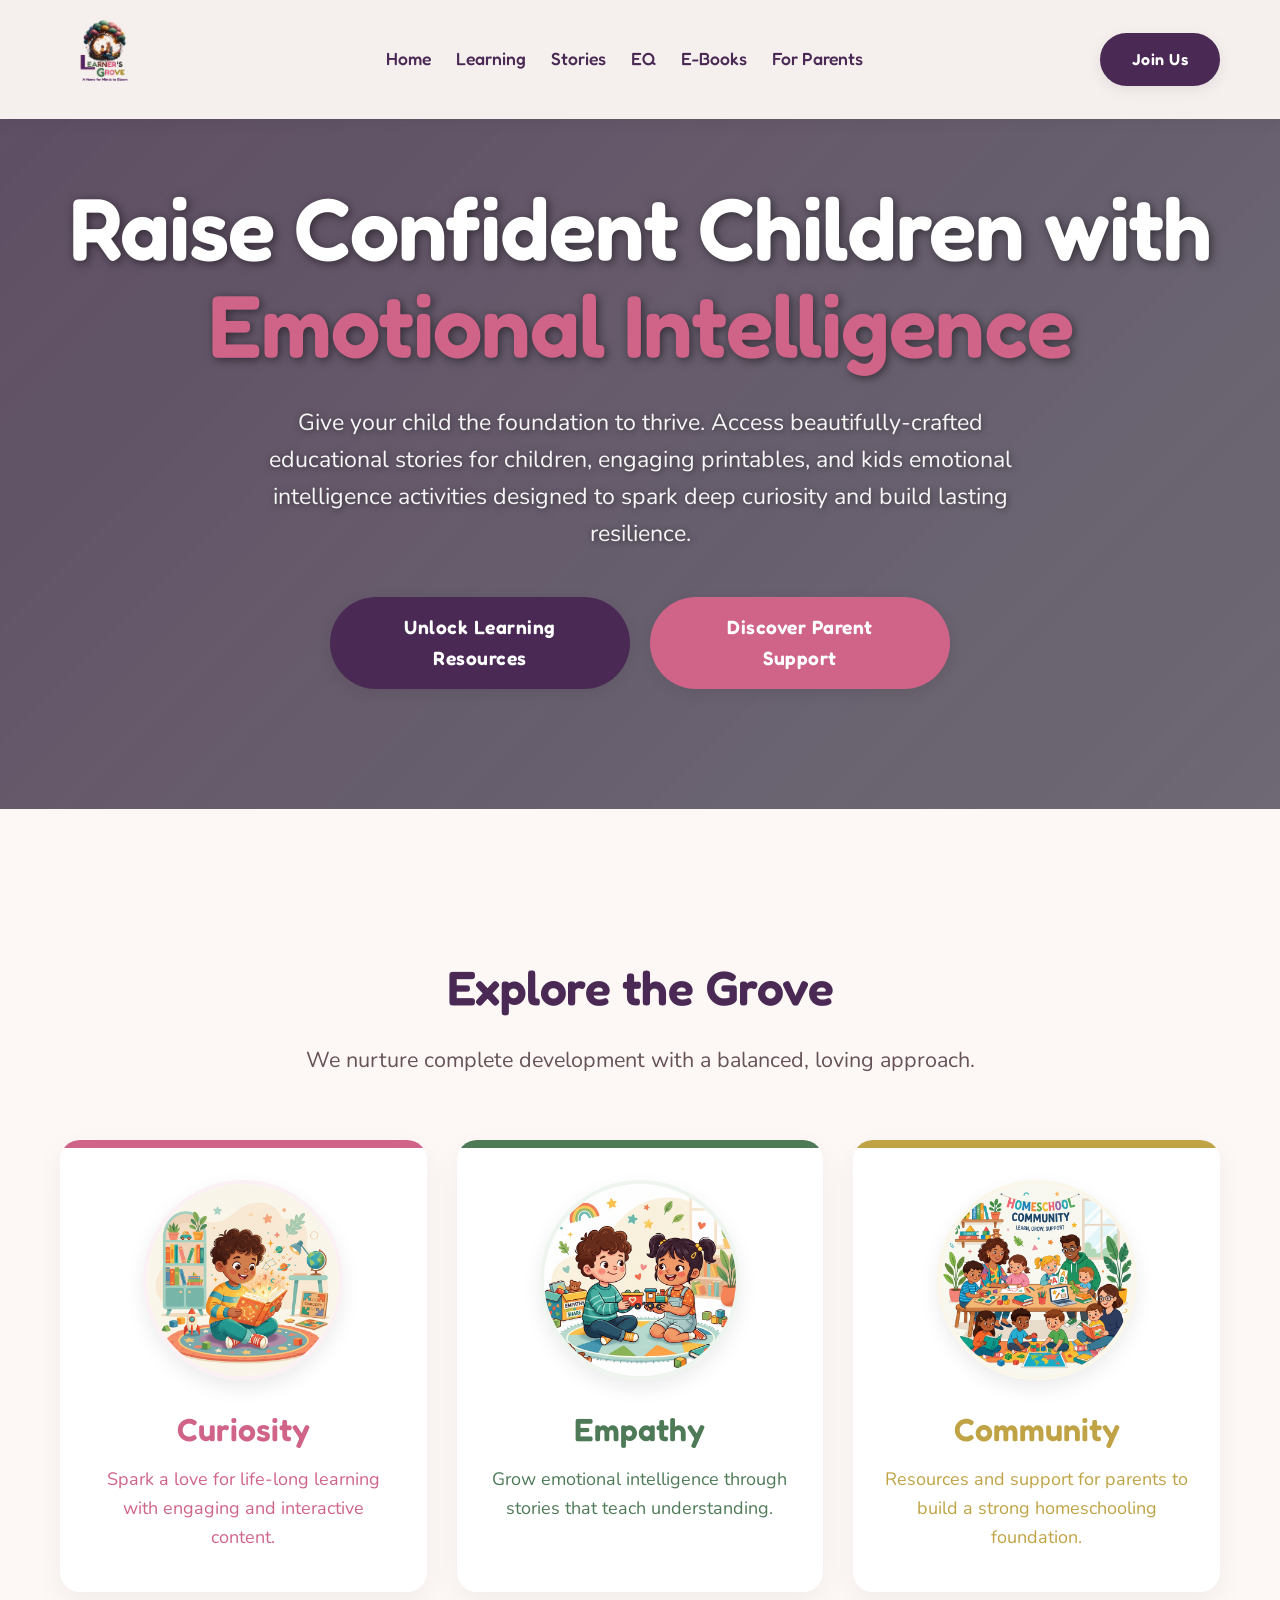
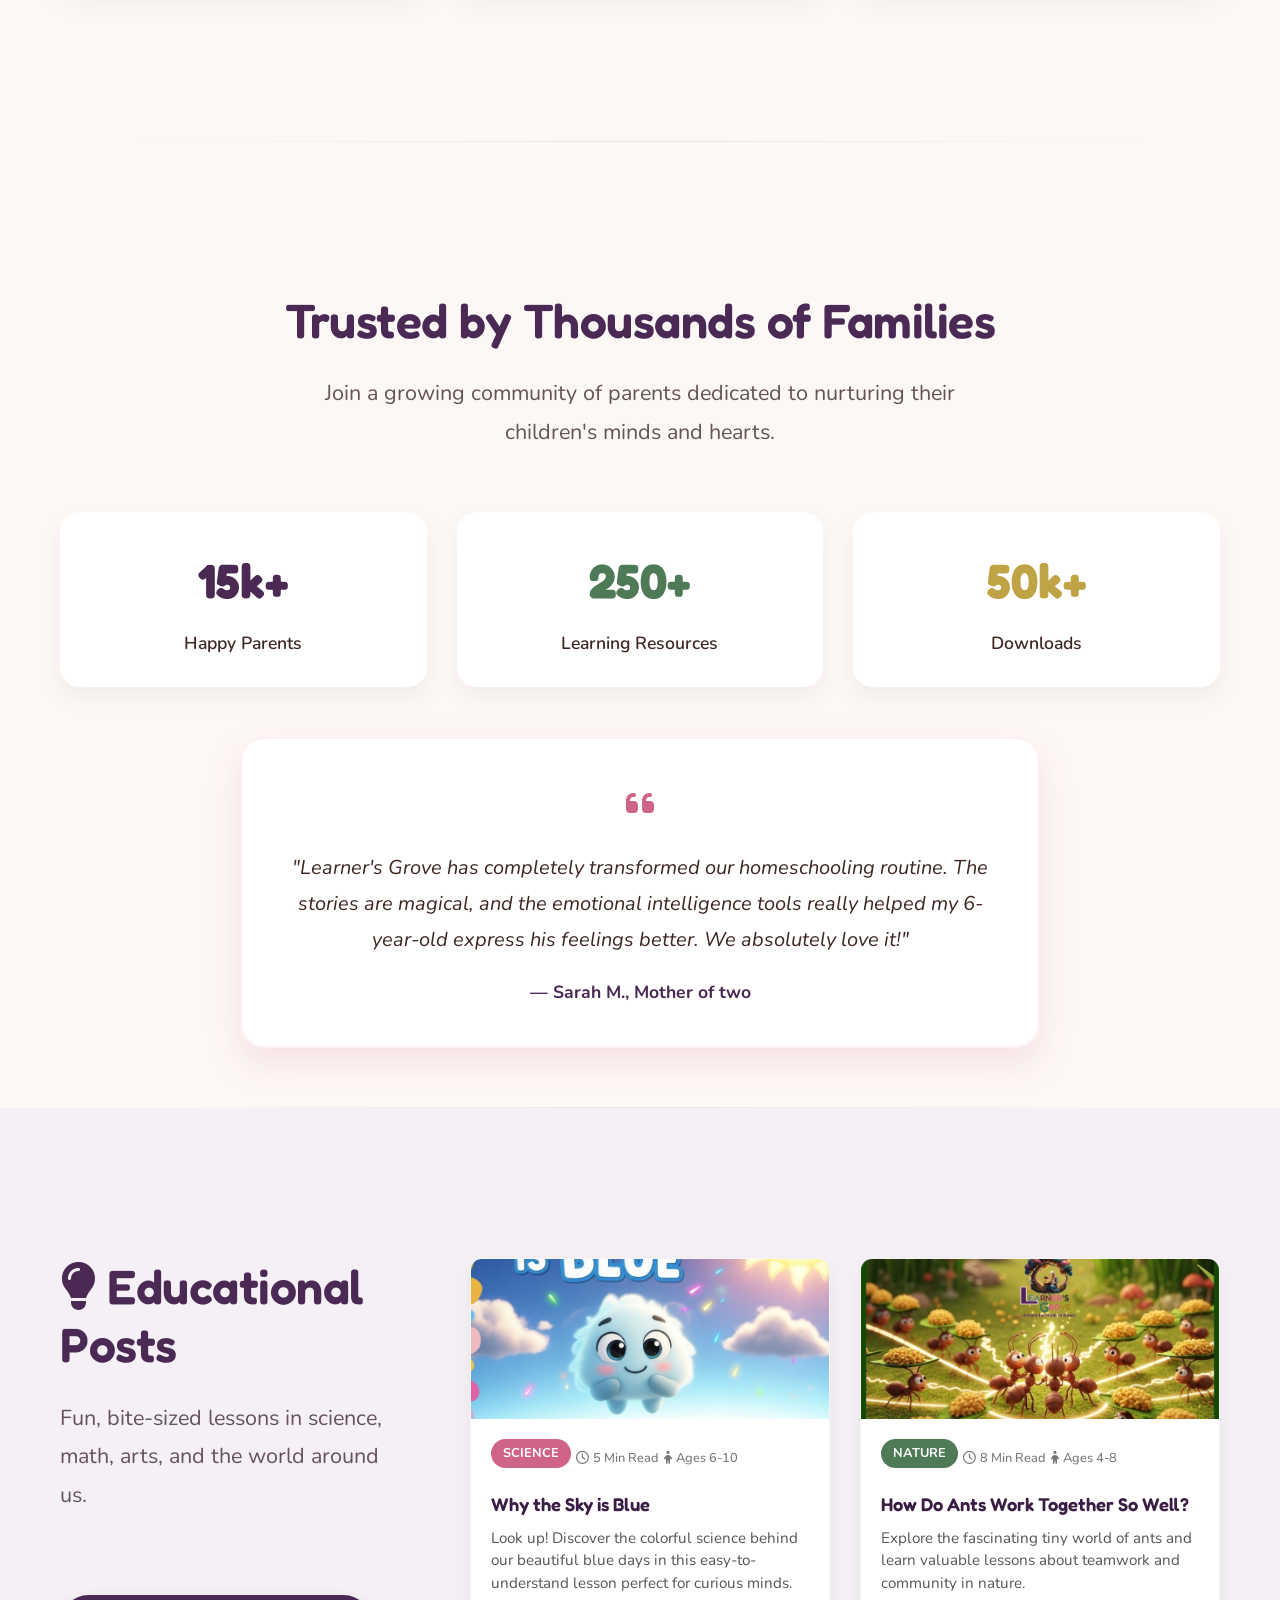
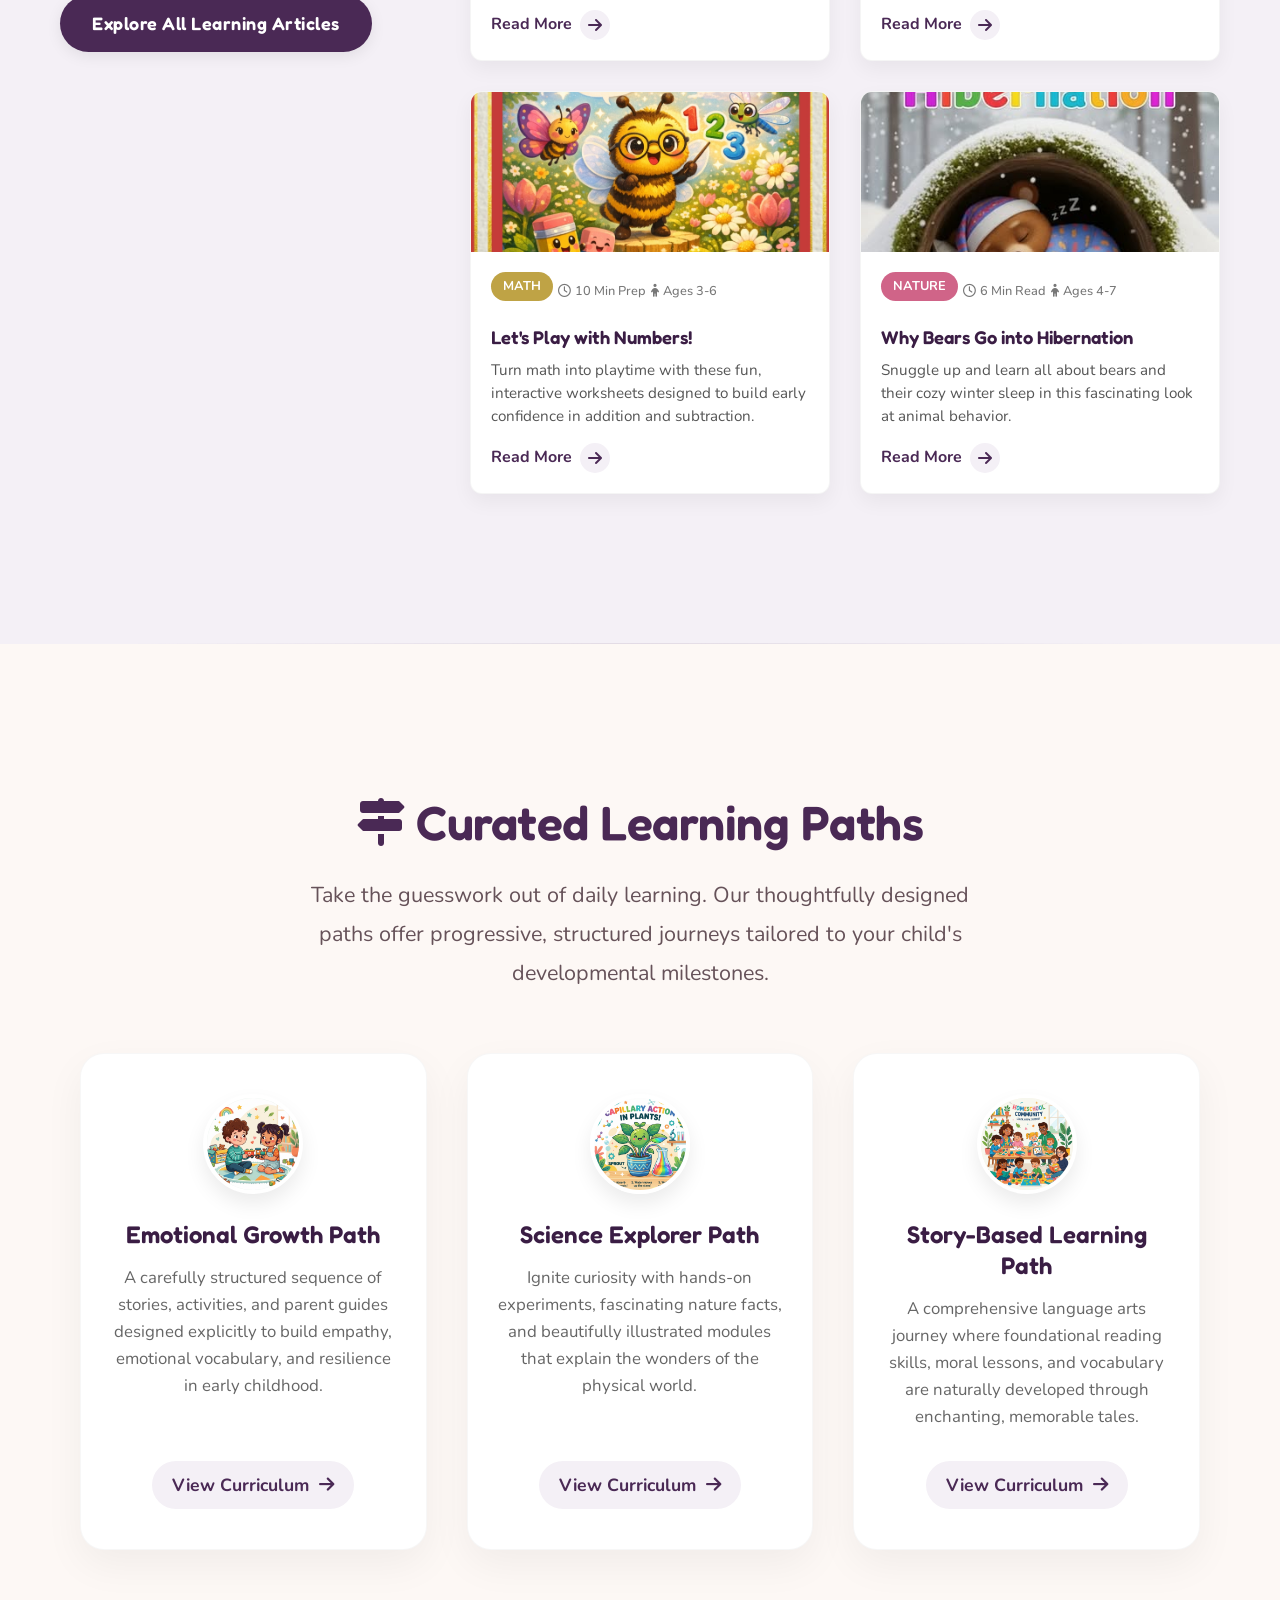
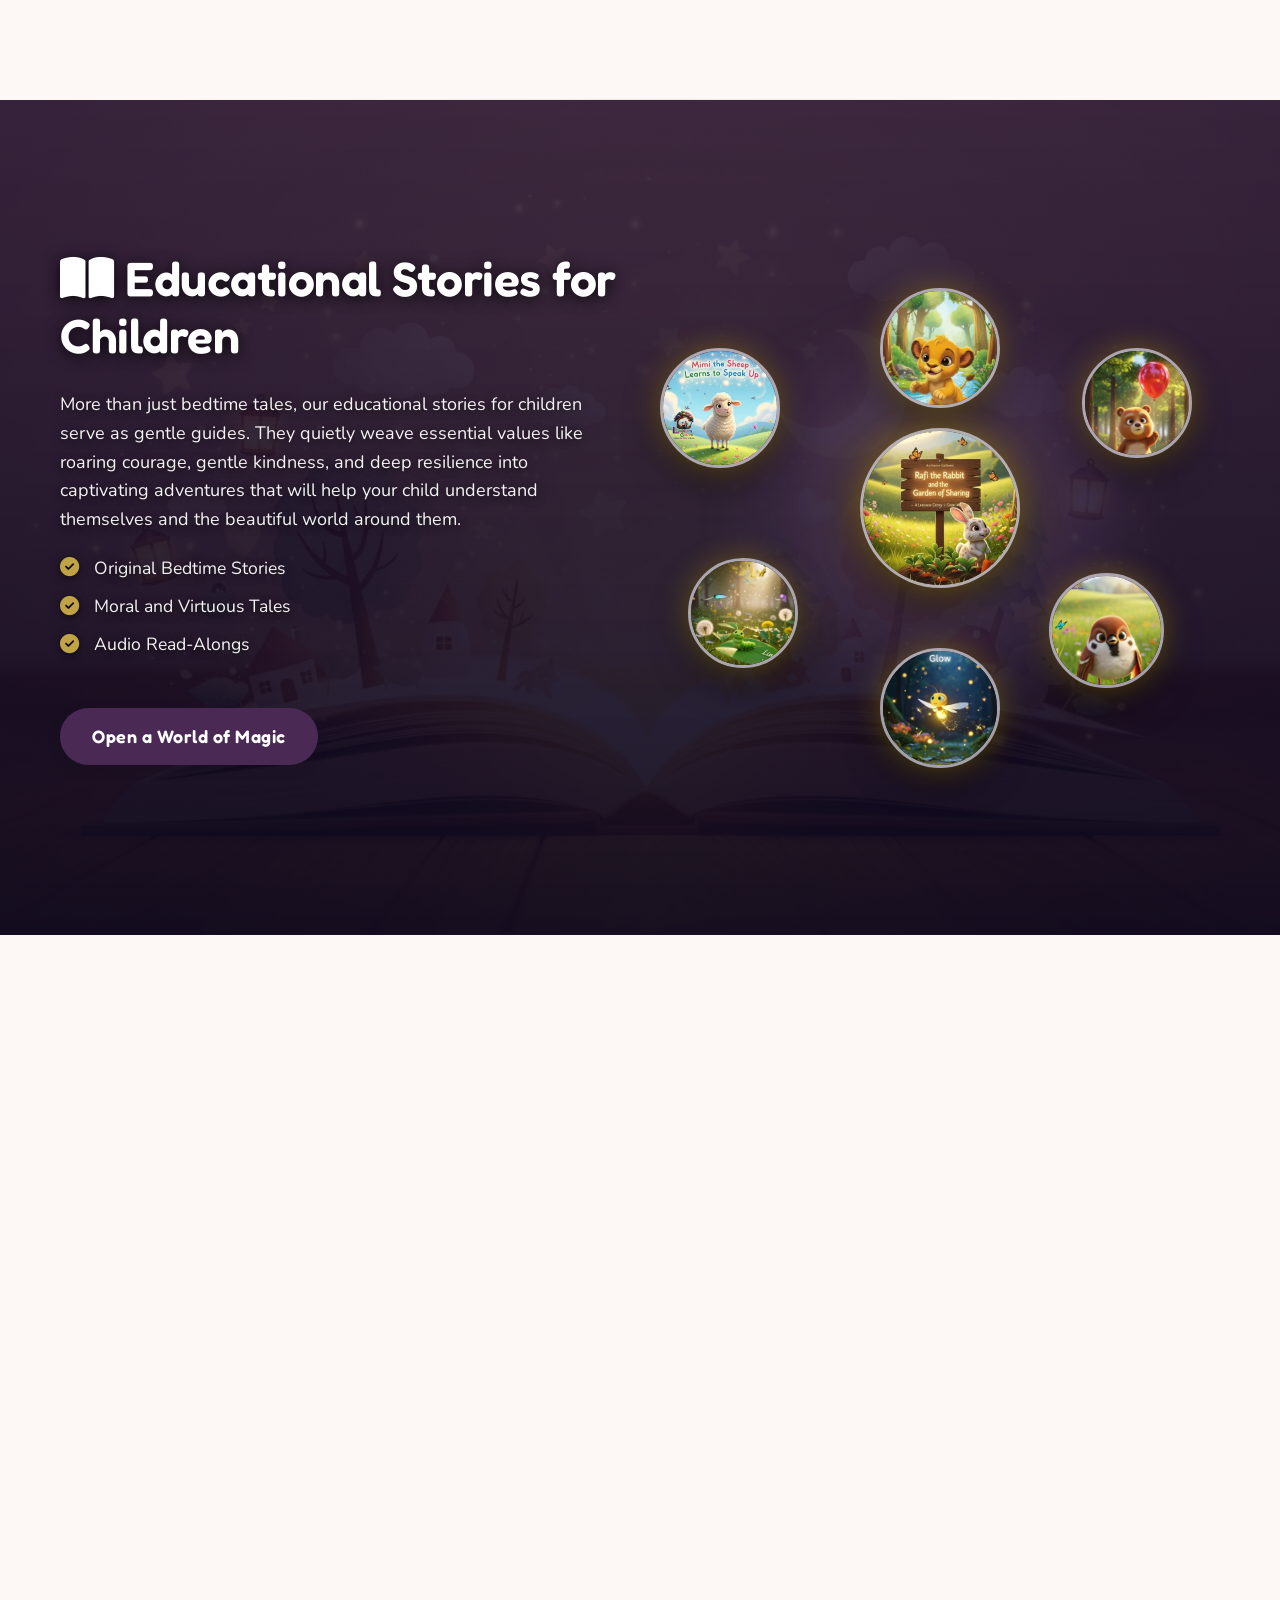
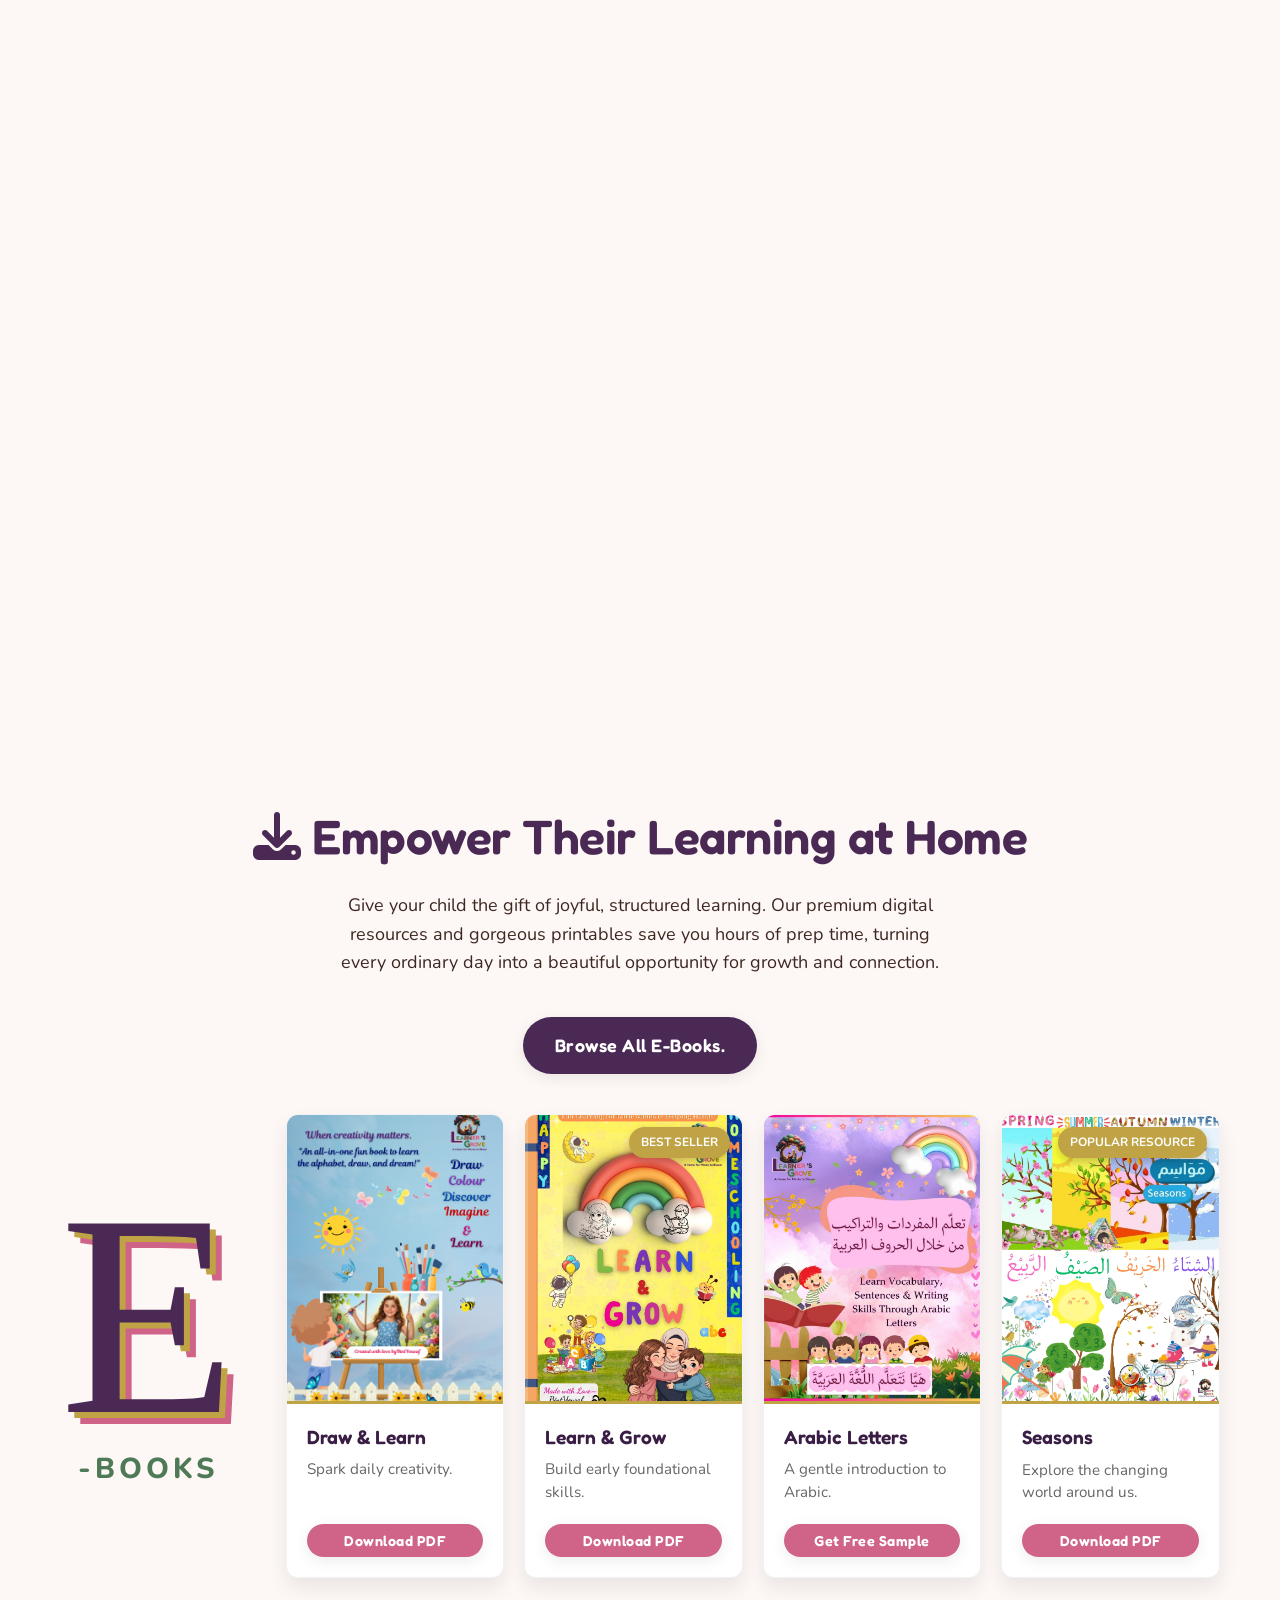
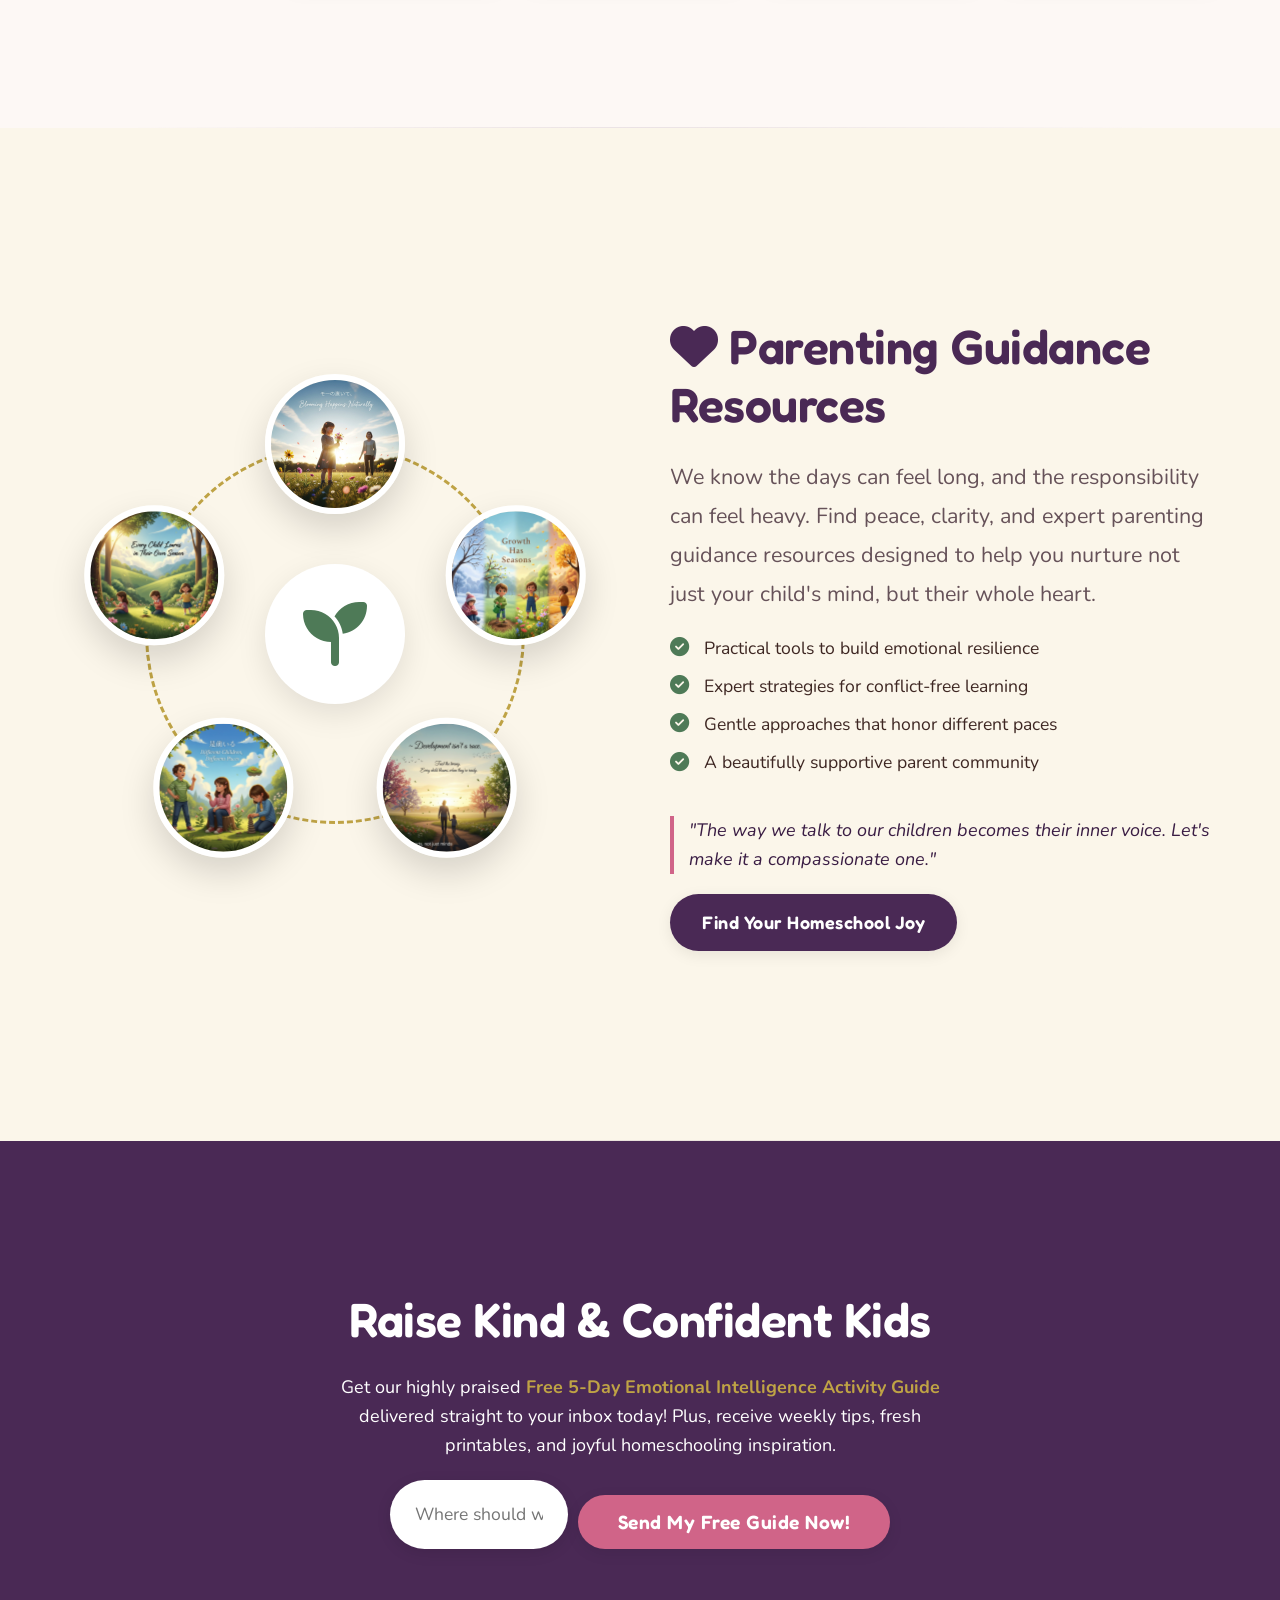
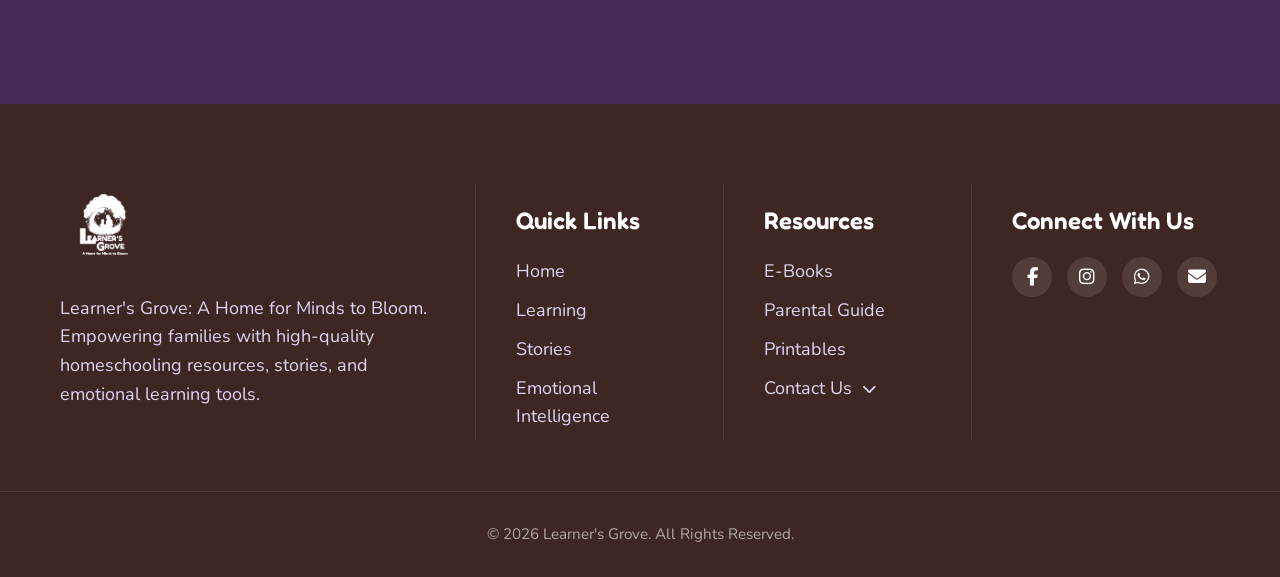
==== index.html @ f40daa9a "Add large assets" ====
<!DOCTYPE html>
<html lang="en">

<head>
    <meta charset="UTF-8">
    <meta name="viewport" content="width=device-width, initial-scale=1.0">
    <title>Learner's Grove - Kids Emotional Intelligence Activities & Stories</title>
    <meta name="description"
        content="Discover kids emotional intelligence activities, magical educational stories for children, and expert parenting guidance resources at Learner's Grove.">
    <link rel="stylesheet" href="style.css">
    <!-- Google Fonts -->
    <link rel="preconnect" href="https://fonts.googleapis.com">
    <link rel="preconnect" href="https://fonts.gstatic.com" crossorigin>
    <link
        href="https://fonts.googleapis.com/css2?family=Fredoka:wght@400;500;600;700&family=Nunito:wght@400;600;700;800&display=swap"
        rel="stylesheet">
    <!-- Font Awesome for icons -->
    <link rel="stylesheet" href="https://cdnjs.cloudflare.com/ajax/libs/font-awesome/6.4.0/css/all.min.css">
</head>

<body>
    <!-- Header -->
    <header class="navbar">
        <div class="container nav-container">
            <a href="#" class="logo">
                <img src="logo.png" alt="Learner's Grove Logo">
            </a>
            <nav>
                <ul class="nav-links">
                    <li><a href="#home">Home</a></li>
                    <li><a href="#educational-posts">Learning</a></li>
                    <li><a href="#stories">Stories</a></li>
                    <li><a href="#eq">EQ</a></li>
                    <li><a href="#ebooks">E-Books</a></li>
                    <li><a href="#parents">For Parents</a></li>
                </ul>
            </nav>
            <a href="join.html" class="btn btn-primary">Join Us</a>
            <div class="mobile-menu"><i class="fas fa-bars"></i></div>
        </div>
    </header>

    <!-- Hero Section -->
    <section id="home" class="hero">
        <div class="hero-bg">
            <!-- Background image applied via CSS or an image tag if prefered, using CSS for hero background is better -->
        </div>
        <div class="container hero-content">
            <h1>Raise Confident Children with <span>Emotional Intelligence</span></h1>
            <p>Give your child the foundation to thrive. Access beautifully-crafted educational stories for children,
                engaging printables, and kids emotional intelligence activities designed to spark deep curiosity and
                build lasting resilience.</p>
            <div class="hero-buttons">
                <a href="#educational-posts" class="btn btn-primary btn-large">Unlock Learning Resources</a>
                <a href="#parents" class="btn btn-secondary btn-large">Discover Parent Support</a>
            </div>
        </div>
    </section>

    <!-- Why Choose Us / Features -->
    <section class="features section fade-in">
        <div class="container">
            <div class="section-title">
                <h2>Explore the Grove</h2>
                <p>We nurture complete development with a balanced, loving approach.</p>
            </div>
            <div class="grid features-grid">
                <div class="feature-card color-pink">
                    <img src="curiosity_topic_1772465011598.png" alt="Curiosity Illustration" class="topic-img">
                    <h3>Curiosity</h3>
                    <p>Spark a love for life-long learning with engaging and interactive content.</p>
                </div>
                <div class="feature-card color-green">
                    <img src="empathy_topic_1772465131642.png" alt="Empathy Illustration" class="topic-img">
                    <h3>Empathy</h3>
                    <p>Grow emotional intelligence through stories that teach understanding.</p>
                </div>
                <div class="feature-card color-gold">
                    <img src="community_topic_1772465157451.png" alt="Community Illustration" class="topic-img">
                    <h3>Community</h3>
                    <p>Resources and support for parents to build a strong homeschooling foundation.</p>
                </div>
            </div>
        </div>
    </section>

    <!-- Social Proof -->
    <section class="social-proof section bg-light-pink fade-in">
        <div class="container text-center">
            <div class="section-title">
                <h2>Trusted by Thousands of Families</h2>
                <p>Join a growing community of parents dedicated to nurturing their children's minds and hearts.</p>
            </div>

            <div class="grid stats-grid mt-4">
                <div class="stat-card">
                    <div class="stat-number color-plum">15k+</div>
                    <div class="stat-label">Happy Parents</div>
                </div>
                <div class="stat-card">
                    <div class="stat-number color-green">250+</div>
                    <div class="stat-label">Learning Resources</div>
                </div>
                <div class="stat-card">
                    <div class="stat-number color-gold">50k+</div>
                    <div class="stat-label">Downloads</div>
                </div>
            </div>

            <div class="testimonial-card mt-4">
                <div class="quote-icon"><i class="fas fa-quote-left"></i></div>
                <p class="testimonial-text">"Learner's Grove has completely transformed our homeschooling routine. The
                    stories are magical, and the emotional intelligence tools really helped my 6-year-old express his
                    feelings better. We absolutely love it!"</p>
                <div class="testimonial-author">
                    <div class="author-name">— Sarah M., Mother of two</div>
                </div>
            </div>
        </div>
    </section>

    <!-- Educational Posts -->
    <section id="educational-posts" class="educational-posts section bg-light-purple fade-in">
        <div class="container">
            <div class="educational-layout text-center">
                <div class="educational-text">
                    <div class="section-title text-left">
                        <h2><i class="fas fa-lightbulb"></i> Educational Posts</h2>
                        <p>Fun, bite-sized lessons in science, math, arts, and the world around us.</p>
                    </div>
                    <a href="articles.html" class="btn btn-primary mt-2 mb-4">Explore All Learning Articles</a>
                </div>
                <div class="educational-gallery-wrapper">
                    <div class="educational-gallery">
                        <div class="post-card">
                            <div class="post-img" style="background-image: url('post1.jpg');"></div>
                            <div class="post-content">
                                <div class="post-meta">
                                    <span class="badge badge-pink">Science</span>
                                    <span class="meta-info"><i class="far fa-clock"></i> 5 Min Read</span>
                                    <span class="meta-info"><i class="fas fa-child"></i> Ages 6-10</span>
                                </div>
                                <h3>Why the Sky is Blue</h3>
                                <p>Look up! Discover the colorful science behind our beautiful blue days in this
                                    easy-to-understand lesson perfect for curious minds.</p>
                                <a href="#" class="read-more">Read More <i class="fas fa-arrow-right"></i></a>
                            </div>
                        </div>
                        <div class="post-card">
                            <div class="post-img" style="background-image: url('post2.jpg');"></div>
                            <div class="post-content">
                                <div class="post-meta">
                                    <span class="badge badge-green">Nature</span>
                                    <span class="meta-info"><i class="far fa-clock"></i> 8 Min Read</span>
                                    <span class="meta-info"><i class="fas fa-child"></i> Ages 4-8</span>
                                </div>
                                <h3>How Do Ants Work Together So Well?</h3>
                                <p>Explore the fascinating tiny world of ants and learn valuable lessons about teamwork
                                    and
                                    community in nature.</p>
                                <a href="#" class="read-more">Read More <i class="fas fa-arrow-right"></i></a>
                            </div>
                        </div>
                        <div class="post-card">
                            <div class="post-img" style="background-image: url('post3.jpg');"></div>
                            <div class="post-content">
                                <div class="post-meta">
                                    <span class="badge badge-gold">Math</span>
                                    <span class="meta-info"><i class="far fa-clock"></i> 10 Min Prep</span>
                                    <span class="meta-info"><i class="fas fa-child"></i> Ages 3-6</span>
                                </div>
                                <h3>Let's Play with Numbers!</h3>
                                <p>Turn math into playtime with these fun, interactive worksheets designed to build
                                    early
                                    confidence in addition and subtraction.</p>
                                <a href="#" class="read-more">Read More <i class="fas fa-arrow-right"></i></a>
                            </div>
                        </div>
                        <div class="post-card">
                            <div class="post-img" style="background-image: url('hibernation.jpg');"></div>
                            <div class="post-content">
                                <div class="post-meta">
                                    <span class="badge badge-pink">Nature</span>
                                    <span class="meta-info"><i class="far fa-clock"></i> 6 Min Read</span>
                                    <span class="meta-info"><i class="fas fa-child"></i> Ages 4-7</span>
                                </div>
                                <h3>Why Bears Go into Hibernation</h3>
                                <p>Snuggle up and learn all about bears and their cozy winter sleep in this fascinating
                                    look at
                                    animal behavior.</p>
                                <a href="#" class="read-more">Read More <i class="fas fa-arrow-right"></i></a>
                            </div>
                        </div>
                    </div>
                </div>
            </div>
        </div>
    </section>

    <!-- Learning Paths -->
    <section class="learning-paths section fade-in">
        <div class="container text-center">
            <div class="section-title">
                <h2><i class="fas fa-map-signs"></i> Curated Learning Paths</h2>
                <p>Take the guesswork out of daily learning. Our thoughtfully designed paths offer progressive,
                    structured journeys tailored to your child's developmental milestones.</p>
            </div>

            <div class="grid paths-grid mt-4">
                <div class="path-card">
                    <div class="path-illustration bg-light-green">
                        <img src="empathy_topic_1772465131642.png" alt="Emotional Growth">
                    </div>
                    <h3>Emotional Growth Path</h3>
                    <p class="path-desc">A carefully structured sequence of stories, activities, and parent guides
                        designed explicitly to build empathy, emotional vocabulary, and resilience in early childhood.
                    </p>
                    <a href="eq.html" class="read-more">View Curriculum <i class="fas fa-arrow-right"></i></a>
                </div>

                <div class="path-card">
                    <div class="path-illustration bg-light-pink">
                        <img src="science_post_1772465566666.png" alt="Science Explorer">
                    </div>
                    <h3>Science Explorer Path</h3>
                    <p class="path-desc">Ignite curiosity with hands-on experiments, fascinating nature facts, and
                        beautifully illustrated modules that explain the wonders of the physical world.</p>
                    <a href="articles.html" class="read-more">View Curriculum <i class="fas fa-arrow-right"></i></a>
                </div>

                <div class="path-card">
                    <div class="path-illustration bg-light-gold">
                        <img src="community_topic_1772465157451.png" alt="Story-Based Learning">
                    </div>
                    <h3>Story-Based Learning Path</h3>
                    <p class="path-desc">A comprehensive language arts journey where foundational reading skills, moral
                        lessons, and vocabulary are naturally developed through enchanting, memorable tales.</p>
                    <a href="stories.html" class="read-more">View Curriculum <i class="fas fa-arrow-right"></i></a>
                </div>
            </div>
        </div>
    </section>

    <!-- Stories for Kids -->
    <section id="stories" class="stories section fade-in">
        <div class="container align-items-center flex-row">
            <div class="stories-text half-width">
                <h2><i class="fas fa-book-open"></i> Educational Stories for Children</h2>
                <p>More than just bedtime tales, our educational stories for children serve as gentle guides. They
                    quietly weave essential values like roaring courage, gentle kindness, and deep resilience into
                    captivating adventures that will help your child understand themselves and the beautiful world
                    around them.</p>
                <ul class="check-list">
                    <li><i class="fas fa-check-circle"></i> Original Bedtime Stories</li>
                    <li><i class="fas fa-check-circle"></i> Moral and Virtuous Tales</li>
                    <li><i class="fas fa-check-circle"></i> Audio Read-Alongs</li>
                </ul>
                <a href="stories.html" class="btn btn-primary mt-2">Open a World of Magic</a>
            </div>
            <div class="stories-visual half-width">
                <div class="animal-circles-container">
                    <a href="stories.html"><img src="lion_adventure.jpg" alt="Lion" class="animal-circle animal-1"></a>
                    <a href="stories.html"><img src="benny_balloon.jpg" alt="Bear" class="animal-circle animal-2"></a>
                    <a href="stories.html"><img src="rafi_garden.jpg" alt="Rabbit" class="animal-circle animal-3"></a>
                    <a href="stories.html"><img src="sparrow_song.jpg" alt="Sparrow" class="animal-circle animal-4"></a>
                    <a href="stories.html"><img src="firefly_glow.jpg" alt="Firefly" class="animal-circle animal-5"></a>
                    <a href="stories.html"><img src="lina_butterfly.jpg" alt="Butterfly"
                            class="animal-circle animal-6"></a>
                    <a href="stories.html"><img src="mimi.jpg" alt="Sheep" class="animal-circle animal-7"></a>
                </div>
            </div>
        </div>
    </section>

    <!-- Emotional Intelligence -->
    <section id="eq" class="eq section bg-light-green fade-in">
        <div class="container">
            <div class="section-title">
                <h2><i class="fas fa-smile-beam"></i> Kids Emotional Intelligence Activities (EQ)</h2>
                <p>Equipping children with the tools they need to express themselves, manage big feelings, and build
                    healthy relationships through engaging kids emotional intelligence activities.</p>
                <a href="eq.html" class="btn btn-primary mt-4">Explore EQ Activities</a>
            </div>
            <div class="grid eq-grid">
                <div class="eq-card">
                    <img loading="lazy" src="eq1.jpg" alt="Why Connection Comes Before Discipline" class="eq-img">
                    <h3>Connection Before Discipline</h3>
                    <p>Understanding how a child's brain learns to listen.</p>
                    <a href="eq.html" class="btn btn-secondary mt-2">Read</a>
                </div>
                <div class="eq-card">
                    <img loading="lazy" src="eq2.jpg" alt="Why Yelling Doesn't Work" class="eq-img">
                    <h3>Why Yelling Doesn't Work</h3>
                    <p>The science of your child's developing brain.</p>
                    <a href="eq.html" class="btn btn-secondary mt-2">Read</a>
                </div>
                <div class="eq-card">
                    <img loading="lazy" src="eq3.jpg" alt="Let Your Child Be a Little Weird" class="eq-img">
                    <h3>Embrace the Weird</h3>
                    <p>That's where their true brilliance blooms and grows.</p>
                    <a href="eq.html" class="btn btn-secondary mt-2">Read</a>
                </div>
                <div class="eq-card">
                    <img loading="lazy" src="eq4.jpg" alt="Understanding Bullying" class="eq-img">
                    <h3>Understanding Bullying</h3>
                    <p>A parent's guide to raising emotionally safe children.</p>
                    <a href="eq.html" class="btn btn-secondary mt-2">Read</a>
                </div>
            </div>
        </div>
    </section>

    <!-- E-Books & Printables -->
    <section id="ebooks" class="ebooks section fade-in">
        <div class="container text-center">
            <h2><i class="fas fa-download"></i> Empower Their Learning at Home</h2>
            <p class="max-600 center-block">Give your child the gift of joyful, structured learning. Our premium digital
                resources and gorgeous printables save you hours of prep time, turning every ordinary day into a
                beautiful opportunity for growth and connection.</p>
            <a href="ebooks.html" class="btn btn-primary mt-4">Browse All E-Books.</a>
        </div>
        <div class="container ebooks-layout mt-4">
            <div class="ebooks-left-e">
                <div class="big-stylized-e">E</div>
                <div class="big-e-text">-Books</div>
            </div>
            <div class="ebooks-grid-8">
                <!-- Old Books -->
                <div class="ebook-item">
                    <div class="ebook-cover">
                        <img loading="lazy" src="ebook1.png" alt="Draw, Colour & Learn">
                    </div>
                    <div class="ebook-details">
                        <h4>Draw & Learn</h4>
                        <p class="ebook-benefit">Spark daily creativity.</p>
                        <button class="btn btn-sm btn-secondary mt-2">Download PDF</button>
                    </div>
                </div>
                <div class="ebook-item">
                    <div class="ebook-cover">
                        <div class="bestseller-badge">Best Seller</div>
                        <img loading="lazy" src="ebook2.jpg" alt="Learn & Grow">
                    </div>
                    <div class="ebook-details">
                        <h4>Learn & Grow</h4>
                        <p class="ebook-benefit">Build early foundational skills.</p>
                        <button class="btn btn-sm btn-secondary mt-2">Download PDF</button>
                    </div>
                </div>
                <div class="ebook-item">
                    <div class="ebook-cover">
                        <img loading="lazy" src="ebook3.jpg" alt="Arabic Letters">
                    </div>
                    <div class="ebook-details">
                        <h4>Arabic Letters</h4>
                        <p class="ebook-benefit">A gentle introduction to Arabic.</p>
                        <button class="btn btn-sm btn-secondary mt-2">Get Free Sample</button>
                    </div>
                </div>
                <div class="ebook-item">
                    <div class="ebook-cover">
                        <div class="bestseller-badge bg-plum">Popular Resource</div>
                        <img loading="lazy" src="ebook4.jpg" alt="Seasons">
                    </div>
                    <div class="ebook-details">
                        <h4>Seasons</h4>
                        <p class="ebook-benefit">Explore the changing world around us.</p>
                        <button class="btn btn-sm btn-secondary mt-2">Download PDF</button>
                    </div>
                </div>
            </div>
        </div>
    </section>

    <!-- Parental Guidance -->
    <section id="parents" class="parents section bg-light-gold fade-in">
        <div class="container">
            <div class="parents-layout">
                <div class="parents-visual">
                    <div class="circular-gallery">
                        <div class="center-circle">
                            <i class="fas fa-seedling"></i>
                        </div>
                        <div class="circle-item" style="--angle: -90deg;"><img loading="lazy" src="parent1.jpg"
                                alt="Blooming Happens Naturally"></div>
                        <div class="circle-item" style="--angle: -18deg;"><img loading="lazy" src="parent2.jpg"
                                alt="Every Child Learns in Their Own Season"></div>
                        <div class="circle-item" style="--angle: 54deg;"><img loading="lazy" src="parent3.jpg"
                                alt="Growth Has Seasons"></div>
                        <div class="circle-item" style="--angle: 126deg;"><img loading="lazy" src="parent4.jpg"
                                alt="Different Children, Different Paces"></div>
                        <div class="circle-item" style="--angle: 198deg;"><img loading="lazy" src="parent5.jpg"
                                alt="Quiet Progress Matters"></div>
                    </div>
                </div>
                <div class="parents-text">
                    <div class="section-title text-left" style="text-align: left;">
                        <h2><i class="fas fa-heart"></i> Parenting Guidance Resources</h2>
                        <p>We know the days can feel long, and the responsibility can feel heavy. Find peace, clarity,
                            and expert parenting guidance resources designed to help you nurture not just your child's
                            mind, but their whole heart.</p>
                    </div>
                    <ul class="check-list">
                        <li><i class="fas fa-check-circle"></i> Practical tools to build emotional resilience</li>
                        <li><i class="fas fa-check-circle"></i> Expert strategies for conflict-free learning</li>
                        <li><i class="fas fa-check-circle"></i> Gentle approaches that honor different paces</li>
                        <li><i class="fas fa-check-circle"></i> A beautifully supportive parent community</li>
                    </ul>
                    <div class="parent-quote mt-4 mb-4"
                        style="font-style: italic; color: var(--color-plum-dark); padding-left: 15px; border-left: 4px solid var(--color-pink);">
                        "The way we talk to our children becomes their inner voice. Let's make it a compassionate one."
                    </div>
                    <a href="#" class="btn btn-primary mt-2">Find Your Homeschool Joy</a>
                </div>
            </div>
        </div>
    </section>

    <!-- Newsletter -->
    <section id="newsletter" class="newsletter section bg-plum text-white">
        <div class="container text-center">
            <h2 class="text-white">Raise Kind & Confident Kids</h2>
            <p class="max-600 center-block">Get our highly praised <strong style="color: var(--color-gold);">Free 5-Day
                    Emotional Intelligence Activity Guide</strong> delivered straight to your inbox today! Plus, receive
                weekly tips, fresh printables, and joyful homeschooling inspiration.</p>
            <form class="newsletter-form mt-4">
                <input type="email" placeholder="Where should we send your free guide?" required
                    style="padding: 15px 25px; border-radius: 50px; border: none; font-size: 1.1rem; width: 100%; max-width: 400px; outline: none; box-shadow: 0 4px 15px rgba(0,0,0,0.1);">
                <button type="submit" class="btn btn-secondary btn-large" style="margin-top: 15px;">Send My Free Guide
                    Now!</button>
            </form>
        </div>
    </section>

    <!-- Footer -->
    <footer>
        <div class="container grid footer-grid">
            <div class="footer-about">
                <div class="footer-logo">
                    <img loading="lazy" src="logo.png" alt="Learner's Grove">
                </div>
                <p>Learner's Grove: A Home for Minds to Bloom. Empowering families with high-quality homeschooling
                    resources, stories, and emotional learning tools.</p>
            </div>
            <div class="footer-links">
                <h4>Quick Links</h4>
                <ul>
                    <li><a href="#home">Home</a></li>
                    <li><a href="#educational-posts">Learning</a></li>
                    <li><a href="#stories">Stories</a></li>
                    <li><a href="#eq">Emotional Intelligence</a></li>
                </ul>
            </div>
            <div class="footer-links">
                <h4>Resources</h4>
                <ul>
                    <li><a href="#ebooks">E-Books</a></li>
                    <li><a href="#parents">Parental Guide</a></li>
                    <li><a href="ebooks.html">Printables</a></li>
                    <li style="position: relative;">
                        <a href="javascript:void(0)"
                            onclick="const menu = this.nextElementSibling; menu.style.display = menu.style.display === 'block' ? 'none' : 'block';">Contact
                            Us <i class="fas fa-chevron-down" style="font-size: 0.8em; margin-left: 5px;"></i></a>
                        <ul style="display: none; padding-left: 15px; margin-top: 8px; list-style: none;">
                            <li style="margin-bottom: 8px;"><a href="mailto:learnersgrove1@gmail.com"><i
                                        class="fas fa-envelope" style="margin-right: 8px;"></i>Email Us</a></li>
                            <li><a href="https://wa.me/923359170347" target="_blank"><i class="fab fa-whatsapp"
                                        style="margin-right: 8px;"></i>WhatsApp</a></li>
                        </ul>
                    </li>
                </ul>
            </div>
            <div class="footer-social">
                <h4>Connect With Us</h4>
                <div class="social-icons">
                    <a href="https://www.facebook.com/Learnerzgrove" target="_blank"><i
                            class="fab fa-facebook-f"></i></a>
                    <a href="https://www.instagram.com/learners.grove/" target="_blank"><i
                            class="fab fa-instagram"></i></a>
                    <a href="https://wa.me/923359170347" target="_blank"><i class="fab fa-whatsapp"></i></a>
                    <a href="mailto:learnersgrove1@gmail.com"><i class="fas fa-envelope"></i></a>
                </div>
            </div>
        </div>
        <div class="footer-bottom text-center">
            <p>&copy; 2026 Learner's Grove. All Rights Reserved.</p>
        </div>
    </footer>

    <script src="script.js"></script>
</body>

</html>
---- style.css ----
/* Variables for Theme Colors */
:root {
    --color-plum: #4a2955;
    --color-plum-dark: #3a1d44;
    --color-green: #4e7a57;
    --color-green-dark: #3a5c40;
    --color-pink: #d06488;
    --color-pink-dark: #a84c6e;
    --color-gold: #bfa345;
    --color-gold-dark: #917d35;

    --color-bg-light: #fdf8f5;
    --color-text-dark: #3e2723;
    --color-text-light: #ffffff;

    /* Section Backgrounds */
    --color-light-purple: #f4f0f6;
    --color-light-green: #eef5ef;
    --color-light-pink: #fbf0f4;
    --color-light-gold: #fbf6ea;

    --font-heading: 'Fredoka', sans-serif;
    --font-body: 'Nunito', sans-serif;
}

/* Reset and Base Styles */
* {
    margin: 0;
    padding: 0;
    box-sizing: border-box;
}

body {
    font-family: var(--font-body);
    font-size: 18px;
    line-height: 1.6;
    color: var(--color-text-dark);
    background-color: var(--color-bg-light);
    overflow-x: hidden;
}

h1,
h2,
h3,
h4,
h5,
h6 {
    font-family: var(--font-heading);
    margin-bottom: 15px;
    font-weight: 600;
}

a {
    text-decoration: none;
    color: var(--color-plum);
    transition: all 0.3s ease;
}

ul {
    list-style: none;
}

img {
    max-width: 100%;
    height: auto;
}

/* Typography Scale (Mobile First) */
h1 {
    font-size: 2.75rem;
    line-height: 1.15;
    letter-spacing: -0.5px;
    margin-bottom: 25px;
}

h2 {
    font-size: 2.25rem;
    color: var(--color-plum);
    letter-spacing: -0.5px;
    margin-bottom: 20px;
    line-height: 1.25;
}

h3 {
    font-size: 1.6rem;
    line-height: 1.3;
}

h4 {
    font-size: 1.3rem;
    line-height: 1.4;
}

/* Utilities */
.container {
    max-width: 1200px;
    margin: 0 auto;
    padding: 0 20px;
}

.grid {
    display: grid;
    gap: 30px;
}

.section {
    padding: 80px 0;
}

.section-title {
    text-align: center;
    margin-bottom: 40px;
}

.section-title p {
    font-size: 1.15rem;
    color: #665259;
    max-width: 700px;
    margin: 0 auto;
    line-height: 1.7;
}

@media (min-width: 768px) {
    h1 {
        font-size: 4.5rem;
        line-height: 1.1;
        letter-spacing: -1px;
        margin-bottom: 30px;
    }

    h2 {
        font-size: 3rem;
        margin-bottom: 25px;
        line-height: 1.2;
    }

    h3 {
        font-size: 2rem;
        line-height: 1.3;
    }

    h4 {
        font-size: 1.5rem;
        line-height: 1.4;
    }

    .section {
        padding: 150px 0;
    }

    .section-title {
        margin-bottom: 60px;
    }

    .section-title p {
        font-size: 1.35rem;
        line-height: 1.8;
    }
}

.text-center {
    text-align: center;
}

.text-white {
    color: var(--color-text-light);
}

.text-white h2,
.text-white p {
    color: var(--color-text-light);
}

.max-600 {
    max-width: 600px;
}

.center-block {
    margin: 0 auto;
}

.mt-2 {
    margin-top: 20px;
}

.mt-4 {
    margin-top: 40px;
}

/* Flexbox Layouts */
.flex-row {
    display: flex;
    flex-wrap: wrap;
    gap: 40px;
}

.flex-row-reverse {
    display: flex;
    flex-wrap: wrap;
    flex-direction: row-reverse;
    gap: 40px;
}

.align-items-center {
    align-items: center;
}

.half-width {
    flex: 1;
    min-width: 300px;
}

/* Colors */
.color-plum {
    color: var(--color-plum);
}

.color-green {
    color: var(--color-green);
}

.color-pink {
    color: var(--color-pink);
}

.color-gold {
    color: var(--color-gold);
}

.bg-plum {
    background-color: var(--color-plum);
}

.bg-light-purple {
    background-color: var(--color-light-purple);
}

.bg-light-green {
    background-color: var(--color-light-green);
}

.bg-light-gold {
    background-color: var(--color-light-gold);
}

.bg-pink {
    background-color: var(--color-pink);
}

.bg-green {
    background-color: var(--color-green);
}

.bg-gold {
    background-color: var(--color-gold);
}

.section {
    position: relative;
}

.section:not(:last-child)::after {
    content: '';
    position: absolute;
    bottom: 0;
    left: 10%;
    width: 80%;
    height: 1px;
    background: linear-gradient(90deg, transparent, rgba(74, 41, 85, 0.1), transparent);
}

/* Buttons */
.btn {
    display: inline-flex;
    align-items: center;
    justify-content: center;
    padding: 14px 32px;
    border-radius: 50px;
    font-family: var(--font-heading);
    font-weight: 600;
    text-align: center;
    cursor: pointer;
    border: none;
    transition: all 0.3s cubic-bezier(0.175, 0.885, 0.32, 1.275);
    letter-spacing: 0.5px;
    box-shadow: 0 4px 15px rgba(0, 0, 0, 0.08);
}

.btn:hover {
    transform: translateY(-4px) scale(1.02);
    box-shadow: 0 12px 25px rgba(0, 0, 0, 0.15);
}

.btn-primary {
    background-color: var(--color-plum);
    color: var(--color-text-light);
}

.btn-primary:hover {
    background-color: var(--color-plum-dark);
    color: var(--color-text-light);
    box-shadow: 0 12px 25px rgba(74, 41, 85, 0.3);
}

.btn-secondary {
    background-color: var(--color-pink);
    color: var(--color-text-light);
}

.btn-secondary:hover {
    background-color: var(--color-pink-dark);
    color: var(--color-text-light);
    box-shadow: 0 12px 25px rgba(208, 100, 136, 0.3);
}

.btn-large {
    padding: 15px 40px;
    font-size: 1.2rem;
}

.btn-sm {
    padding: 8px 16px;
    font-size: 0.9rem;
}

/* Badges */
.badge {
    display: inline-block;
    padding: 4px 12px;
    border-radius: 20px;
    font-size: 0.8rem;
    font-weight: bold;
    text-transform: uppercase;
    color: white;
    margin-bottom: 10px;
}

.badge-pink {
    background-color: var(--color-pink);
}

.badge-green {
    background-color: var(--color-green);
}

.badge-gold {
    background-color: var(--color-gold);
}

/* Header & Navigation (Mobile First) */
.navbar {
    background-color: rgba(253, 248, 245, 0.95);
    position: fixed;
    top: 0;
    width: 100%;
    z-index: 1000;
    box-shadow: 0 4px 15px rgba(0, 0, 0, 0.05);
    backdrop-filter: blur(10px);
}

.nav-container {
    display: flex;
    justify-content: space-between;
    align-items: center;
    padding: 10px 20px;
}

.logo img {
    height: 60px;
}

.nav-links {
    display: none;
    flex-direction: column;
    position: absolute;
    top: 70px;
    right: 20px;
    background-color: white;
    padding: 20px;
    border-radius: 10px;
    box-shadow: 0 10px 20px rgba(0, 0, 0, 0.1);
    gap: 15px;
}

.nav-links.nav-active {
    display: flex;
}

.nav-links a {
    font-family: var(--font-heading);
    font-weight: 500;
    font-size: 1.1rem;
    color: var(--color-plum);
    position: relative;
}

.nav-links a::after {
    content: '';
    position: absolute;
    bottom: -5px;
    left: 0;
    width: 0;
    height: 3px;
    background-color: var(--color-pink);
    transition: width 0.3s;
    border-radius: 3px;
}

.nav-links a:hover::after {
    width: 100%;
}

.mobile-menu {
    display: block;
    font-size: 1.5rem;
    color: var(--color-plum);
    cursor: pointer;
}

.navbar .btn {
    display: inline-flex;
    padding: 8px 16px;
    font-size: 0.9rem;
    margin-left: auto;
    margin-right: 15px;
}

@media (min-width: 768px) {
    .navbar .btn {
        padding: 14px 32px;
        font-size: 1rem;
        margin-left: 0;
        margin-right: 0;
    }

    .logo img {
        height: 90px;
    }

    .nav-links {
        display: flex;
        flex-direction: row;
        position: static;
        background-color: transparent;
        padding: 0;
        box-shadow: none;
        gap: 25px;
    }

    .mobile-menu {
        display: none;
    }

    .navbar .btn {
        display: inline-flex;
    }
}

/* Hero Section (Mobile First) */
.hero {
    position: relative;
    padding: 120px 0 60px;
    text-align: center;
    min-height: auto;
    display: flex;
    align-items: center;
    overflow: hidden;
}

.hero-bg {
    position: absolute;
    top: 0;
    left: 0;
    width: 100%;
    height: 100%;
    background: linear-gradient(135deg, rgba(40, 20, 50, 0.75) 0%, rgba(15, 10, 30, 0.6) 100%), url('background.png') no-repeat center center/cover;
    z-index: 0;
    animation: inkReveal 2s cubic-bezier(0.19, 1, 0.22, 1) forwards;
}

@keyframes inkReveal {
    0% {
        clip-path: circle(0% at 50% 50%);
        filter: grayscale(100%) blur(10px);
    }

    100% {
        clip-path: circle(150% at 50% 50%);
        filter: grayscale(0%) blur(0px);
    }
}

.hero-content {
    position: relative;
    z-index: 1;
    width: 100%;
}

.hero-content h1 {
    color: white;
    font-size: 3.2rem;
    margin-bottom: 25px;
    text-shadow: 2px 2px 10px rgba(0, 0, 0, 0.5);
    opacity: 0;
    animation: successionAnimation 0.8s cubic-bezier(0.25, 1, 0.5, 1) 0.6s forwards;
}

.hero-content h1 span {
    color: var(--color-pink);
    text-shadow: 2px 2px 10px rgba(0, 0, 0, 0.5);
}

.hero-content p {
    color: rgba(255, 255, 255, 0.95);
    font-size: 1.25rem;
    text-shadow: 1px 1px 6px rgba(0, 0, 0, 0.5);
    line-height: 1.6;
    max-width: 800px;
    margin: 0 auto 35px;
    opacity: 0;
    animation: successionAnimation 0.8s cubic-bezier(0.25, 1, 0.5, 1) 0.8s forwards;
}

.hero-buttons {
    display: flex;
    flex-direction: column;
    gap: 15px;
    justify-content: center;
    align-items: center;
    opacity: 0;
    animation: successionAnimation 0.8s cubic-bezier(0.25, 1, 0.5, 1) 1.0s forwards;
}

.hero-buttons .btn {
    width: 100%;
    max-width: 300px;
}

@media (min-width: 768px) {
    .hero {
        padding: 180px 0 120px;
        min-height: 80vh;
    }

    .hero-content h1 {
        font-size: 5.5rem;
        margin-bottom: 30px;
    }

    .hero-content p {
        font-size: 1.45rem;
        margin: 0 auto 45px;
    }

    .hero-buttons {
        flex-direction: row;
        gap: 20px;
    }

    .hero-buttons .btn {
        width: auto;
    }
}

@keyframes successionAnimation {
    0% {
        opacity: 0;
        transform: translateY(40px);
    }

    100% {
        opacity: 1;
        transform: translateY(0);
    }
}

/* Features Section (Mobile First) */
.features-grid {
    grid-template-columns: 1fr;
    gap: 20px;
}

.feature-card {
    background: white;
    padding: 30px 20px;
    border-radius: 16px;
    text-align: center;
    box-shadow: 0 10px 30px rgba(0, 0, 0, 0.05);
    transition: transform 0.3s;
    position: relative;
    overflow: hidden;
}

@media (min-width: 768px) {
    .features-grid {
        grid-template-columns: repeat(auto-fit, minmax(300px, 1fr));
        gap: 30px;
    }

    .feature-card {
        padding: 40px 30px;
        border-radius: 20px;
    }
}

.feature-card::before {
    content: '';
    position: absolute;
    top: 0;
    left: 0;
    width: 100%;
    height: 8px;
}

.feature-card.color-pink::before {
    background-color: var(--color-pink);
}

.feature-card.color-green::before {
    background-color: var(--color-green);
}

.feature-card.color-gold::before {
    background-color: var(--color-gold);
}

.feature-card:hover {
    transform: translateY(-10px);
}

.topic-img {
    width: 200px;
    height: 200px;
    object-fit: cover;
    margin-bottom: 20px;
    border-radius: 50%;
    border: 4px solid white;
    box-shadow: 0 8px 20px rgba(0, 0, 0, 0.08);
    transition: transform 0.4s cubic-bezier(0.175, 0.885, 0.32, 1.275);
}

.feature-card.color-pink .topic-img {
    border-color: var(--color-light-pink);
}

.feature-card.color-green .topic-img {
    border-color: var(--color-light-green);
}

.feature-card.color-gold .topic-img {
    border-color: var(--color-light-gold);
}

.feature-card:hover .topic-img {
    transform: scale(1.1) rotate(5deg);
}

/* Social Proof Section (Mobile First) */
.social-proof {
    padding-bottom: 60px;
}

.stats-grid {
    grid-template-columns: 1fr;
    gap: 20px;
    margin-bottom: 40px;
}

.stat-card {
    background: white;
    padding: 20px 15px;
    border-radius: 12px;
    box-shadow: 0 10px 25px rgba(0, 0, 0, 0.05);
    transition: transform 0.3s;
}

.stat-card:hover {
    transform: translateY(-5px);
}

.stat-number {
    font-size: 2.5rem;
    font-family: var(--font-heading);
    font-weight: 700;
    margin-bottom: 10px;
}

.stat-label {
    font-size: 1.1rem;
    font-weight: 600;
    color: var(--color-text-dark);
}

.testimonial-card {
    background: white;
    max-width: 800px;
    margin: 0 auto;
    padding: 30px 20px;
    border-radius: 16px;
    box-shadow: 0 15px 35px rgba(208, 100, 136, 0.15);
    position: relative;
    border: 2px solid var(--color-light-pink);
}

.quote-icon {
    font-size: 1.5rem;
    color: var(--color-pink);
    margin-bottom: 15px;
}

.testimonial-text {
    font-size: 1.1rem;
    line-height: 1.6;
    color: var(--color-text-dark);
    font-style: italic;
    margin-bottom: 20px;
}

.testimonial-author {
    display: flex;
    align-items: center;
    justify-content: center;
    gap: 15px;
}

.author-name {
    font-weight: 700;
    color: var(--color-plum);
    font-size: 1.1rem;
}

@media (min-width: 768px) {
    .stats-grid {
        grid-template-columns: repeat(3, 1fr);
        gap: 30px;
        margin-bottom: 50px;
    }

    .stat-card {
        padding: 30px 20px;
        border-radius: 20px;
    }

    .stat-number {
        font-size: 3rem;
    }

    .testimonial-card {
        padding: 40px;
        border-radius: 24px;
    }

    .quote-icon {
        font-size: 2rem;
        margin-bottom: 20px;
    }

    .testimonial-text {
        font-size: 1.25rem;
        line-height: 1.8;
    }
}

/* Educational Posts Layout (Mobile First) */
.educational-layout {
    display: flex;
    flex-direction: column;
    align-items: center;
    gap: 40px;
}

.educational-text {
    flex: 0 0 auto;
    max-width: 600px;
    margin: 0 auto;
}

.educational-gallery-wrapper {
    width: 100%;
}

.educational-gallery {
    display: grid;
    grid-template-columns: 1fr;
    gap: 30px;
}

@media (min-width: 600px) {
    .educational-gallery {
        grid-template-columns: repeat(2, 1fr);
    }
}

@media (min-width: 1024px) {
    .educational-layout {
        flex-direction: row;
        align-items: flex-start;
        text-align: left;
        gap: 60px;
    }

    .educational-layout.text-center {
        text-align: left;
    }

    .educational-text {
        flex: 0 0 350px;
        position: sticky;
        top: 120px;
        margin: 0;
    }

    .educational-text .section-title {
        text-align: left;
    }

    .educational-gallery-wrapper {
        flex: 1;
    }

    .educational-gallery {
        grid-template-columns: repeat(2, 1fr);
        gap: 30px;
    }
}

.educational-gallery .post-card {
    text-align: left;
    background: white;
    border-radius: 12px;
    overflow: hidden;
    box-shadow: 0 8px 20px rgba(0, 0, 0, 0.05);
    transition: transform 0.4s cubic-bezier(0.175, 0.885, 0.32, 1.275), box-shadow 0.4s ease;
    border: 1px solid rgba(0, 0, 0, 0.04);
    display: flex;
    flex-direction: column;
}

.educational-gallery .post-card:hover {
    transform: translateY(-8px);
    box-shadow: 0 16px 32px rgba(0, 0, 0, 0.12);
}

.educational-gallery .post-img {
    height: 160px;
    width: 100%;
    background-size: cover;
    background-position: center;
    transition: transform 0.7s ease;
}

.educational-gallery .post-card:hover .post-img {
    transform: scale(1.08);
}

.educational-gallery .post-img-wrapper {
    overflow: hidden;
    width: 100%;
    height: 160px;
}

.educational-gallery .post-content {
    padding: 20px;
    flex-grow: 1;
    display: flex;
    flex-direction: column;
}

.post-meta {
    display: flex;
    flex-wrap: wrap;
    align-items: center;
    gap: 5px;
    margin-bottom: 6px;
}

.meta-info {
    font-size: 0.8rem;
    color: #777;
    font-weight: 500;
    display: flex;
    align-items: center;
    gap: 4px;
}

.educational-gallery .post-content h3 {
    font-size: 1.15rem;
    line-height: 1.35;
    margin: 8px 0 10px;
    color: var(--color-plum-dark);
}

.educational-gallery .post-content p {
    color: #555;
    font-size: 0.95rem;
    line-height: 1.5;
    margin-bottom: 15px;
    flex-grow: 1;
}

.educational-gallery .read-more {
    display: inline-flex;
    align-items: center;
    font-weight: bold;
    color: var(--color-plum);
    margin-top: auto;
    font-size: 1rem;
}

.educational-gallery .read-more i {
    margin-left: 8px;
    transition: transform 0.3s ease;
    background: var(--color-light-purple);
    width: 30px;
    height: 30px;
    border-radius: 50%;
    display: flex;
    align-items: center;
    justify-content: center;
    color: var(--color-plum);
}

.educational-gallery .read-more:hover i {
    transform: translateX(8px);
    background: var(--color-plum);
    color: white;
}

/* Learning Paths Section (Mobile First) */
.learning-paths {
    background-color: var(--color-bg-light);
}

.paths-grid {
    grid-template-columns: 1fr;
    gap: 30px;
    padding: 0 10px;
}

@media (min-width: 768px) {
    .paths-grid {
        grid-template-columns: repeat(auto-fit, minmax(300px, 1fr));
        gap: 40px;
        padding: 0 20px;
    }
}

.path-card {
    background: white;
    border-radius: 24px;
    padding: 40px 30px;
    text-align: center;
    box-shadow: 0 15px 40px rgba(0, 0, 0, 0.05);
    transition: transform 0.4s cubic-bezier(0.175, 0.885, 0.32, 1.275), box-shadow 0.4s ease;
    border: 1px solid rgba(0, 0, 0, 0.03);
    position: relative;
    overflow: hidden;
    display: flex;
    flex-direction: column;
    align-items: center;
}

.path-card::after {
    content: '';
    position: absolute;
    bottom: 0;
    left: 0;
    width: 100%;
    height: 4px;
    background: linear-gradient(90deg, var(--color-pink), var(--color-gold));
    opacity: 0;
    transition: opacity 0.3s ease;
}

.path-card:hover {
    transform: translateY(-8px) scale(1.02);
    box-shadow: 0 20px 40px rgba(0, 0, 0, 0.08);
}

.path-card:hover::after {
    opacity: 1;
}

.path-illustration {
    width: 100px;
    height: 100px;
    border-radius: 50%;
    display: flex;
    align-items: center;
    justify-content: center;
    margin-bottom: 25px;
    box-shadow: 0 10px 20px rgba(0, 0, 0, 0.08);
    overflow: hidden;
    border: 4px solid white;
    transition: transform 0.4s cubic-bezier(0.175, 0.885, 0.32, 1.275);
}

.path-card:hover .path-illustration {
    transform: scale(1.1) rotate(5deg);
}

.path-illustration img {
    width: 100%;
    height: 100%;
    object-fit: cover;
}

.path-card h3 {
    font-size: 1.5rem;
    color: var(--color-plum-dark);
    margin-bottom: 15px;
}

.path-desc {
    color: #666;
    font-size: 1.05rem;
    line-height: 1.6;
    margin-bottom: 30px;
    flex-grow: 1;
}

.path-card .read-more {
    font-weight: 700;
    font-size: 1.1rem;
    color: var(--color-plum);
    display: inline-flex;
    align-items: center;
    padding: 10px 20px;
    border-radius: 50px;
    background-color: var(--color-light-purple);
    transition: all 0.3s ease;
}

.path-card .read-more i {
    margin-left: 10px;
    transition: transform 0.3s ease;
}

.path-card .read-more:hover {
    background-color: var(--color-plum);
    color: white;
}

.path-card .read-more:hover i {
    transform: translateX(5px);
}

/* Stories Section */
.stories.section {
    background: linear-gradient(rgba(40, 20, 50, 0.85), rgba(15, 10, 30, 0.95)), url('magic_book_bg.jpg') no-repeat center center/cover;
    position: relative;
    color: white;
}

.stories.section h2 {
    color: white;
    text-shadow: 0 2px 15px rgba(0, 0, 0, 0.8);
}

.stories.section p,
.stories.section .check-list li {
    color: rgba(255, 255, 255, 0.95);
    text-shadow: 0 2px 8px rgba(0, 0, 0, 0.6);
}

.stories.section .check-list i {
    color: var(--color-gold);
    text-shadow: 0 2px 8px rgba(0, 0, 0, 0.6);
}

.check-list {
    margin: 20px 0 30px;
}

.check-list li {
    margin-bottom: 10px;
    font-size: 1.1rem;
    display: flex;
    align-items: center;
}

.check-list i {
    color: var(--color-green);
    margin-right: 15px;
    font-size: 1.2rem;
}

.stories-visual {
    position: relative;
    height: 400px;
}

.animal-circles-container {
    width: 100%;
    height: 100%;
    position: relative;
}

.animal-circles-container::before {
    content: '';
    position: absolute;
    top: 50%;
    left: 50%;
    transform: translate(-50%, -50%);
    width: 90%;
    height: 90%;
    background: radial-gradient(circle, rgba(255, 215, 0, 0.25) 0%, rgba(200, 150, 255, 0.1) 40%, rgba(0, 0, 0, 0) 70%);
    z-index: 0;
    pointer-events: none;
    filter: blur(25px);
    border-radius: 50%;
}

.animal-circle {
    position: absolute;
    border-radius: 50%;
    object-fit: cover;
    box-shadow: 0 0 30px rgba(255, 215, 0, 0.3), 0 15px 35px rgba(0, 0, 0, 0.5);
    border: 3px solid rgba(255, 255, 255, 0.6);
    animation: float 6s ease-in-out infinite alternate;
    transition: transform 0.4s cubic-bezier(0.175, 0.885, 0.32, 1.275), box-shadow 0.4s ease, border-color 0.4s ease;
}

.animal-circle:hover {
    transform: scale(1.1) translateY(-10px);
    box-shadow: 0 0 50px rgba(255, 215, 0, 0.7), 0 20px 40px rgba(0, 0, 0, 0.6);
    border-color: white;
    z-index: 10 !important;
}

.animal-1 {
    width: 120px;
    height: 120px;
    top: -5%;
    left: calc(50% - 60px);
    animation-delay: 0s;
    z-index: 2;
}

.animal-2 {
    width: 110px;
    height: 110px;
    top: 10%;
    right: 5%;
    animation-delay: 1s;
    z-index: 2;
}

.animal-3 {
    width: 160px;
    height: 160px;
    top: 50%;
    left: 50%;
    margin-top: -80px;
    margin-left: -80px;
    animation-delay: 2s;
    z-index: 5;
}

.animal-4 {
    width: 115px;
    height: 115px;
    bottom: 5%;
    right: 10%;
    animation-delay: 0.5s;
    z-index: 2;
}

.animal-5 {
    width: 120px;
    height: 120px;
    bottom: -15%;
    left: calc(50% - 60px);
    animation-delay: 1.5s;
    z-index: 2;
}

.animal-6 {
    width: 110px;
    height: 110px;
    bottom: 10%;
    left: 5%;
    animation-delay: 2.2s;
    z-index: 2;
}

.animal-7 {
    width: 120px;
    height: 120px;
    top: 10%;
    left: 0%;
    animation-delay: 0.8s;
    z-index: 2;
}

@keyframes float {
    0% {
        transform: translateY(0px);
    }

    50% {
        transform: translateY(-15px);
    }

    100% {
        transform: translateY(0px);
    }
}

/* Emotional Intelligence (Mobile First) */
.eq-grid {
    grid-template-columns: 1fr;
    gap: 20px;
}

@media (min-width: 768px) {
    .eq-grid {
        grid-template-columns: repeat(auto-fit, minmax(250px, 1fr));
        gap: 30px;
    }
}

.eq-card {
    background: white;
    padding: 30px 20px;
    border-radius: 20px;
    text-align: center;
    border: 2px dashed var(--color-green);
    transition: all 0.3s;
    display: flex;
    flex-direction: column;
}

.eq-card .btn {
    margin-top: auto;
}

.eq-card:hover {
    background-color: var(--color-green);
    color: white;
}

.eq-card:hover p {
    color: white;
}

.eq-img {
    width: 100%;
    height: 300px;
    object-fit: cover;
    border-radius: 10px;
    margin-bottom: 20px;
    box-shadow: 0 5px 15px rgba(0, 0, 0, 0.05);
}

/* E-Books Section (Mobile First) */
.ebooks-layout {
    display: flex;
    flex-direction: column;
    align-items: center;
    gap: 40px;
}

.ebooks-left-e {
    flex: 0 0 auto;
    display: flex;
    flex-direction: row;
    align-items: flex-end;
    gap: 20px;
}

.big-stylized-e {
    font-size: 6rem;
    font-family: 'Georgia', serif;
    color: var(--color-plum);
    line-height: 0.8;
    text-shadow: 3px 3px 0px var(--color-gold), 6px 6px 0px var(--color-pink);
}

.big-e-text {
    font-size: 1.4rem;
    font-weight: 800;
    color: var(--color-green);
    letter-spacing: 4px;
    text-transform: uppercase;
    margin-top: 0;
    margin-bottom: 10px;
}

.ebooks-grid-8 {
    width: 100%;
    display: grid;
    grid-template-columns: 1fr;
    gap: 20px;
}

@media (min-width: 600px) {
    .ebooks-grid-8 {
        grid-template-columns: repeat(2, 1fr);
    }

    .big-stylized-e {
        font-size: 8rem;
    }
}

@media (min-width: 1024px) {
    .ebooks-layout {
        flex-direction: row;
        align-items: center;
        gap: 50px;
    }

    .ebooks-left-e {
        flex: 0 0 160px;
        flex-direction: column;
        align-items: center;
        justify-content: center;
        gap: 0;
    }

    .big-stylized-e {
        font-size: 18rem;
        text-shadow: 6px 6px 0px var(--color-gold), 12px 12px 0px var(--color-pink);
    }

    .big-e-text {
        font-size: 1.8rem;
        margin-top: 15px;
        margin-bottom: 0;
    }

    .ebooks-grid-8 {
        flex: 1;
        grid-template-columns: repeat(4, 1fr);
    }
}

.ebook-item {
    position: relative;
    border-radius: 12px;
    overflow: hidden;
    box-shadow: 0 10px 20px rgba(0, 0, 0, 0.08);
    background: white;
    border: 1px solid rgba(0, 0, 0, 0.05);
    display: flex;
    flex-direction: column;
    transition: transform 0.3s ease, box-shadow 0.3s ease;
}

.ebook-item:hover {
    transform: translateY(-5px);
    box-shadow: 0 15px 30px rgba(0, 0, 0, 0.12);
}

.ebook-cover {
    position: relative;
    width: 100%;
    aspect-ratio: 3/4;
    overflow: hidden;
    border-bottom: 3px solid var(--color-gold);
}

.ebook-cover img {
    width: 100%;
    height: 100%;
    object-fit: cover;
    transition: transform 0.4s ease;
}

.ebook-item:hover .ebook-cover img {
    transform: scale(1.05);
}

.ebook-details {
    padding: 20px;
    display: flex;
    flex-direction: column;
    flex-grow: 1;
    text-align: left;
}

.ebook-details h4 {
    color: var(--color-plum-dark);
    font-size: 1.2rem;
    margin-bottom: 8px;
}

.ebook-benefit {
    font-size: 0.95rem;
    color: #666;
    margin-top: 0;
    margin-bottom: 20px;
    line-height: 1.5;
    flex-grow: 1;
}

.ebook-details .btn {
    width: 100%;
    margin-top: auto;
}

.bestseller-badge {
    position: absolute;
    top: 12px;
    right: 12px;
    background-color: var(--color-gold);
    color: white;
    font-size: 0.75rem;
    font-weight: bold;
    text-transform: uppercase;
    padding: 6px 12px;
    border-radius: 20px;
    z-index: 10;
    box-shadow: 0 4px 10px rgba(0, 0, 0, 0.2);
}

/* Parental Guidance Layout (Mobile First) */
.parents-layout {
    display: flex;
    flex-direction: column;
    align-items: center;
    text-align: center;
    gap: 60px;
    padding: 40px 0;
}

.parents-visual {
    flex: 1;
    display: flex;
    justify-content: center;
    align-items: center;
}

.circular-gallery {
    position: relative;
    width: 260px;
    height: 260px;
    border-radius: 50%;
    border: 3px dashed var(--color-gold);
}

.center-circle {
    position: absolute;
    top: 50%;
    left: 50%;
    transform: translate(-50%, -50%);
    width: 100px;
    height: 100px;
    background: white;
    border-radius: 50%;
    display: flex;
    justify-content: center;
    align-items: center;
    font-size: 2.5rem;
    color: var(--color-green);
    box-shadow: 0 10px 30px rgba(0, 0, 0, 0.1);
    z-index: 1;
}

.circle-item {
    position: absolute;
    top: 50%;
    left: 50%;
    width: 100px;
    height: 100px;
    margin-top: -50px;
    margin-left: -50px;
    border-radius: 50%;
    overflow: hidden;
    border: 4px solid white;
    box-shadow: 0 15px 35px rgba(0, 0, 0, 0.15);
    z-index: 2;
    transform: rotate(var(--angle)) translate(130px) rotate(calc(var(--angle) * -1));
    transition: transform 0.4s cubic-bezier(0.175, 0.885, 0.32, 1.275);
}

.circle-item img {
    width: 100%;
    height: 100%;
    object-fit: cover;
    transition: transform 0.5s ease;
}

.circle-item:hover {
    z-index: 10;
    transform: rotate(var(--angle)) translate(130px) rotate(calc(var(--angle) * -1)) scale(1.15);
}

.circle-item:hover img {
    transform: scale(1.1);
}

.parents-text {
    flex: 1;
}

.parents-text .section-title {
    text-align: center;
    margin-bottom: 20px;
}

.parents-text .section-title p {
    margin: 0;
    max-width: 100%;
}

@media (min-width: 600px) {
    .circular-gallery {
        width: 380px;
        height: 380px;
    }

    .center-circle {
        width: 140px;
        height: 140px;
        font-size: 4rem;
    }

    .circle-item {
        width: 140px;
        height: 140px;
        margin-top: -70px;
        margin-left: -70px;
        border: 6px solid white;
        transform: rotate(var(--angle)) translate(190px) rotate(calc(var(--angle) * -1));
    }

    .circle-item:hover {
        transform: rotate(var(--angle)) translate(190px) rotate(calc(var(--angle) * -1)) scale(1.15);
    }
}

@media (min-width: 1024px) {
    .parents-layout {
        flex-direction: row;
        text-align: left;
    }

    .parents-text .section-title {
        text-align: left;
    }
}

/* Newsletter Section (Mobile First) */
.newsletter-form {
    display: flex;
    flex-direction: column;
    justify-content: center;
    max-width: 500px;
    margin: 20px auto 0;
    gap: 15px;
}

.newsletter-form input {
    flex: 1;
    padding: 15px 25px;
    border-radius: 50px;
    border: none;
    font-family: var(--font-body);
    font-size: 1rem;
    outline: none;
}

.newsletter-form .btn {
    width: 100%;
}

@media (min-width: 768px) {
    .newsletter-form {
        flex-direction: row;
        gap: 10px;
    }

    .newsletter-form .btn {
        width: auto;
    }
}

/* Footer Section (Mobile First) */
footer {
    background-color: var(--color-text-dark);
    color: #e0d4f5;
    padding: 80px 0 30px;
    border-top: 5px solid var(--color-plum);
}

.footer-grid {
    grid-template-columns: 1fr;
    text-align: center;
    gap: 40px;
    margin-bottom: 50px;
}

.footer-logo img {
    height: 90px;
    margin: 0 auto 20px;
    filter: brightness(0) invert(1);
    display: block;
}

.footer-links h4,
.footer-social h4 {
    color: white;
    margin-bottom: 20px;
}

.footer-links ul li {
    margin-bottom: 10px;
}

.footer-links ul a {
    color: #e0d4f5;
    transition: color 0.3s ease, margin-left 0.3s ease;
    display: inline-block;
}

.footer-links ul a:hover {
    color: var(--color-pink);
    margin-left: 8px;
}

.social-icons {
    display: flex;
    gap: 15px;
    justify-content: center;
}

.social-icons a {
    display: inline-flex;
    align-items: center;
    justify-content: center;
    width: 40px;
    height: 40px;
    background-color: rgba(255, 255, 255, 0.1);
    border-radius: 50%;
    color: white;
    transition: all 0.3s;
}

.social-icons a:hover {
    background-color: var(--color-pink);
    transform: translateY(-3px);
}

.footer-bottom {
    padding-top: 30px;
    border-top: 1px solid rgba(255, 255, 255, 0.08);
    font-size: 0.95rem;
    text-align: center;
    color: rgba(255, 255, 255, 0.6);
}

@media (min-width: 768px) {
    .footer-grid {
        grid-template-columns: 1fr 1fr;
        text-align: left;
        gap: 50px;
    }

    .footer-logo img {
        margin: 0 0 20px 0;
    }

    .social-icons {
        justify-content: flex-start;
    }

    .footer-links,
    .footer-social {
        padding-top: 20px;
    }
}

@media (min-width: 1024px) {
    .footer-grid {
        grid-template-columns: 2fr 1fr 1fr 1fr;
        gap: 40px;
    }

    .footer-grid>div:not(:last-child) {
        border-right: 1px solid rgba(255, 255, 255, 0.08);
        padding-right: 40px;
    }
}

/* Global Fixes for Mobile First */
.flex-row,
.flex-row-reverse {
    display: flex;
    flex-direction: column;
    flex-wrap: wrap;
    gap: 30px;
    text-align: center;
}

.stories-text.half-width {
    margin-bottom: 20px;
}

.check-list li {
    justify-content: center;
    text-align: left;
}

.stories-visual {
    height: 380px;
    display: block;
    margin-top: 20px;
    margin-bottom: 40px;
}

@media (max-width: 767px) {
    .animal-circles-container {
        transform: scale(0.6);
        transform-origin: center center;
    }
}



@media (min-width: 768px) {
    .flex-row {
        flex-direction: row;
        text-align: left;
        gap: 40px;
    }

    .flex-row-reverse {
        flex-direction: row-reverse;
        text-align: left;
        gap: 40px;
    }

    .check-list li {
        justify-content: flex-start;
    }

    .stories-visual {
        display: block;
        height: 320px;
    }
}

@media (min-width: 1024px) {
    .stories-visual {
        height: 400px;
    }
}

/* Micro-Animations & Buttons */
.btn {
    transition: transform 0.3s cubic-bezier(0.175, 0.885, 0.32, 1.275), box-shadow 0.3s ease, background-color 0.3s ease !important;
}

.btn:hover {
    transform: translateY(-3px) !important;
    box-shadow: 0 10px 20px rgba(0, 0, 0, 0.15) !important;
}

.btn:active {
    transform: translateY(-1px) !important;
    box-shadow: 0 5px 10px rgba(0, 0, 0, 0.1) !important;
}

/* Fade In Animation */
.fade-in {
    opacity: 0;
    transform: translateY(30px);
    transition: opacity 0.8s ease-out, transform 0.8s cubic-bezier(0.2, 0.8, 0.2, 1);
}

.fade-in.appear {
    opacity: 1;
    transform: translateY(0);
}
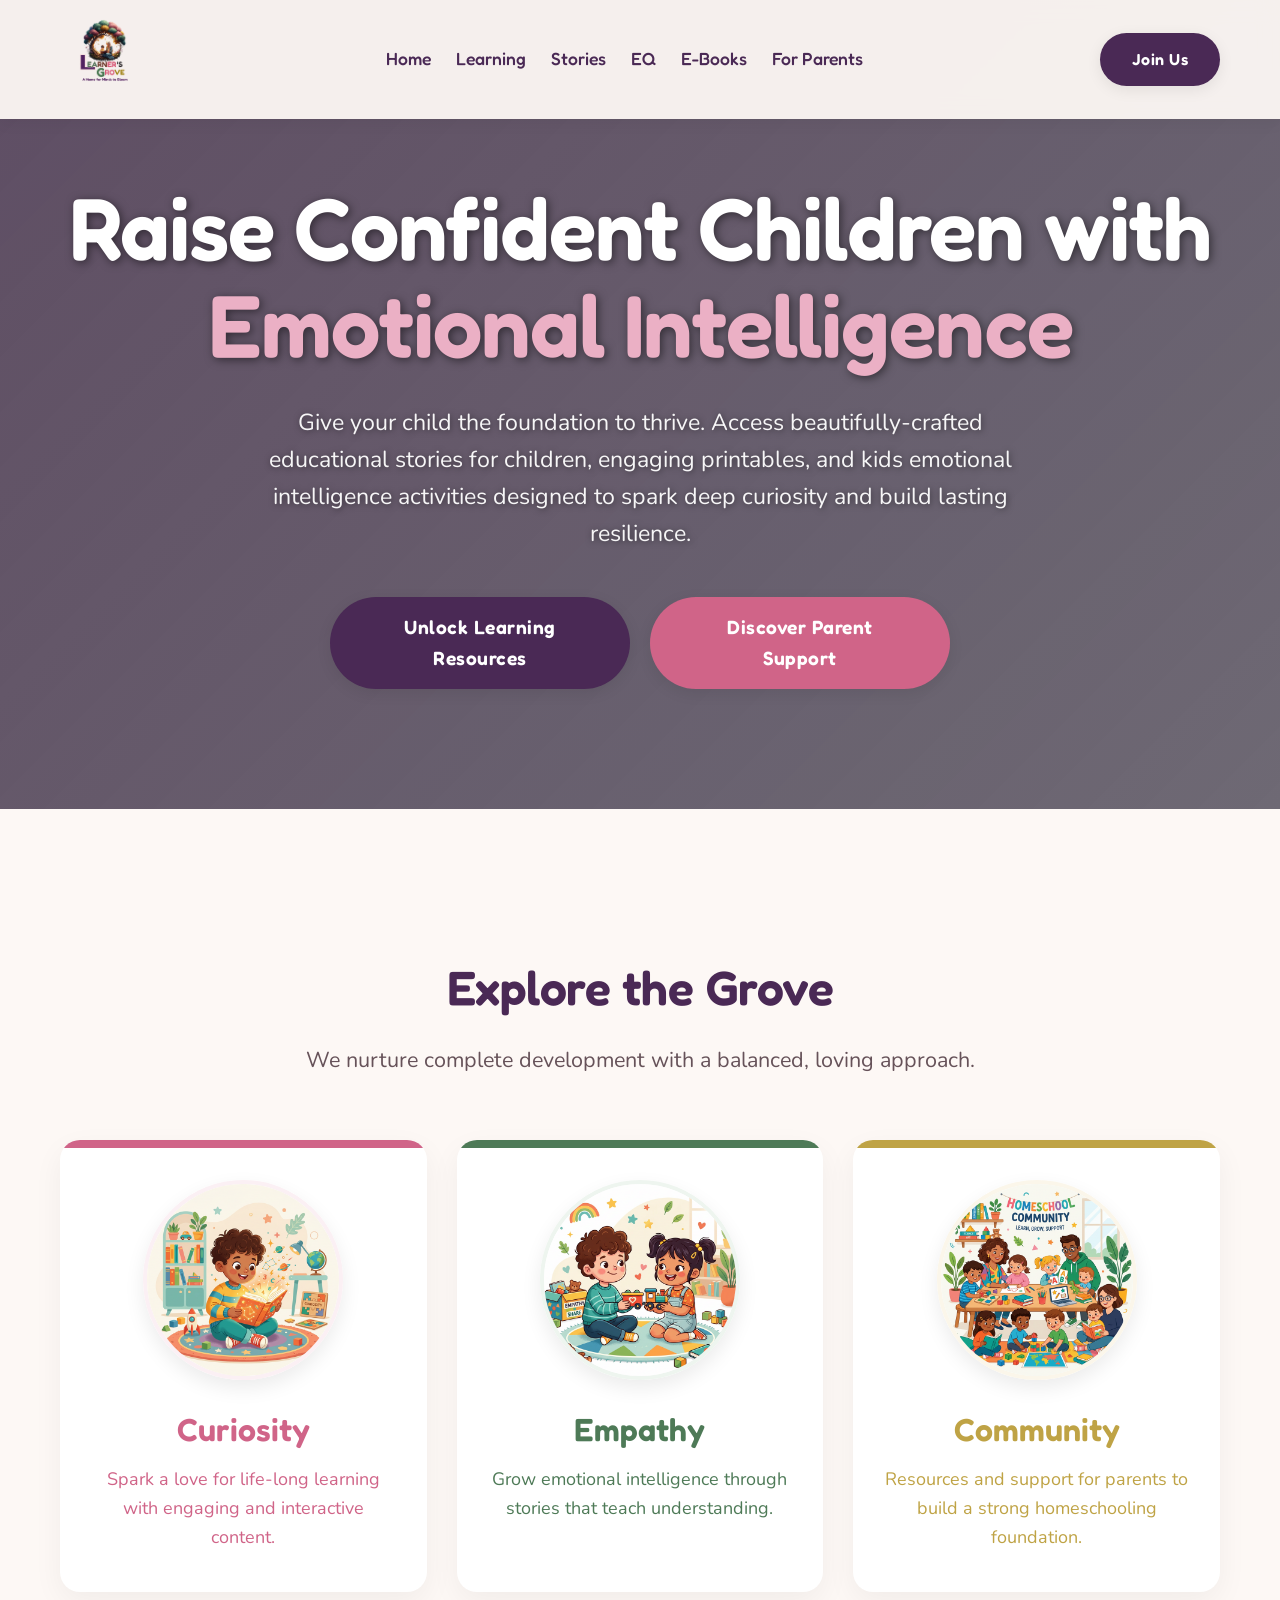
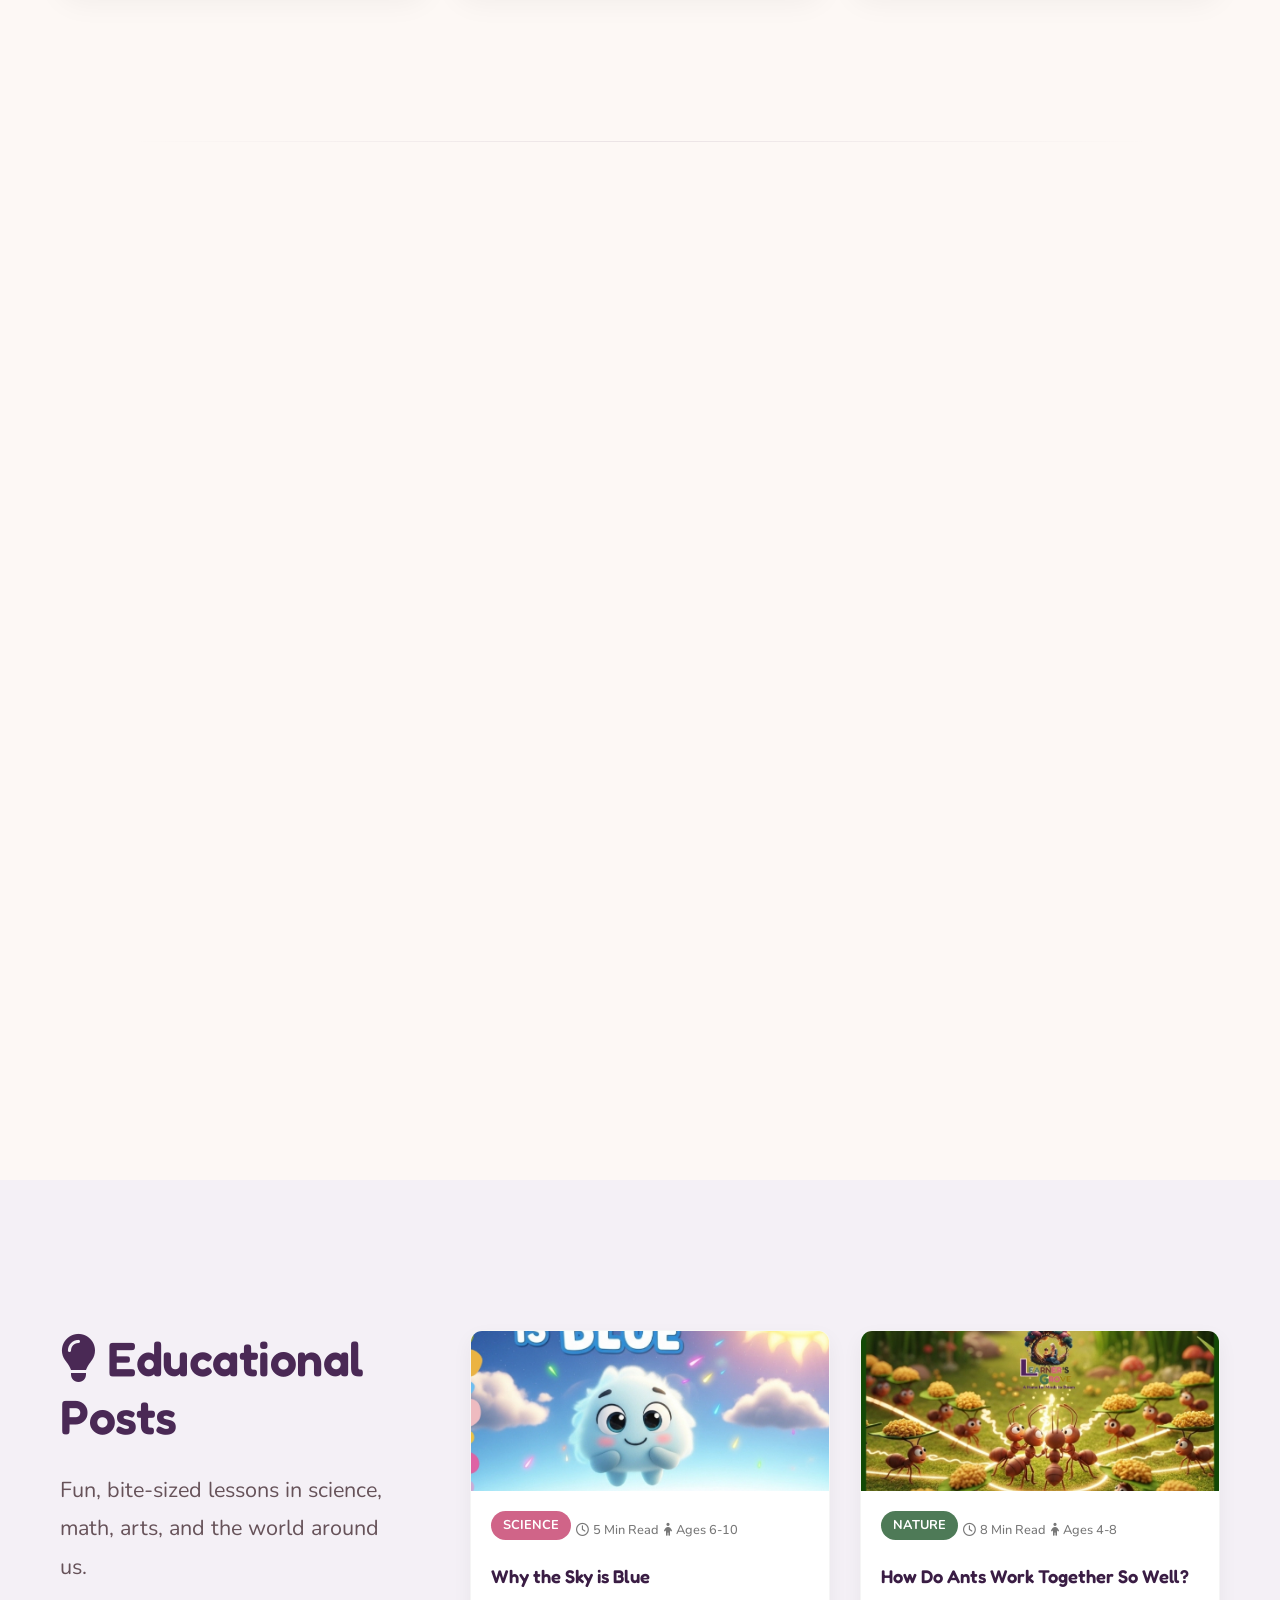
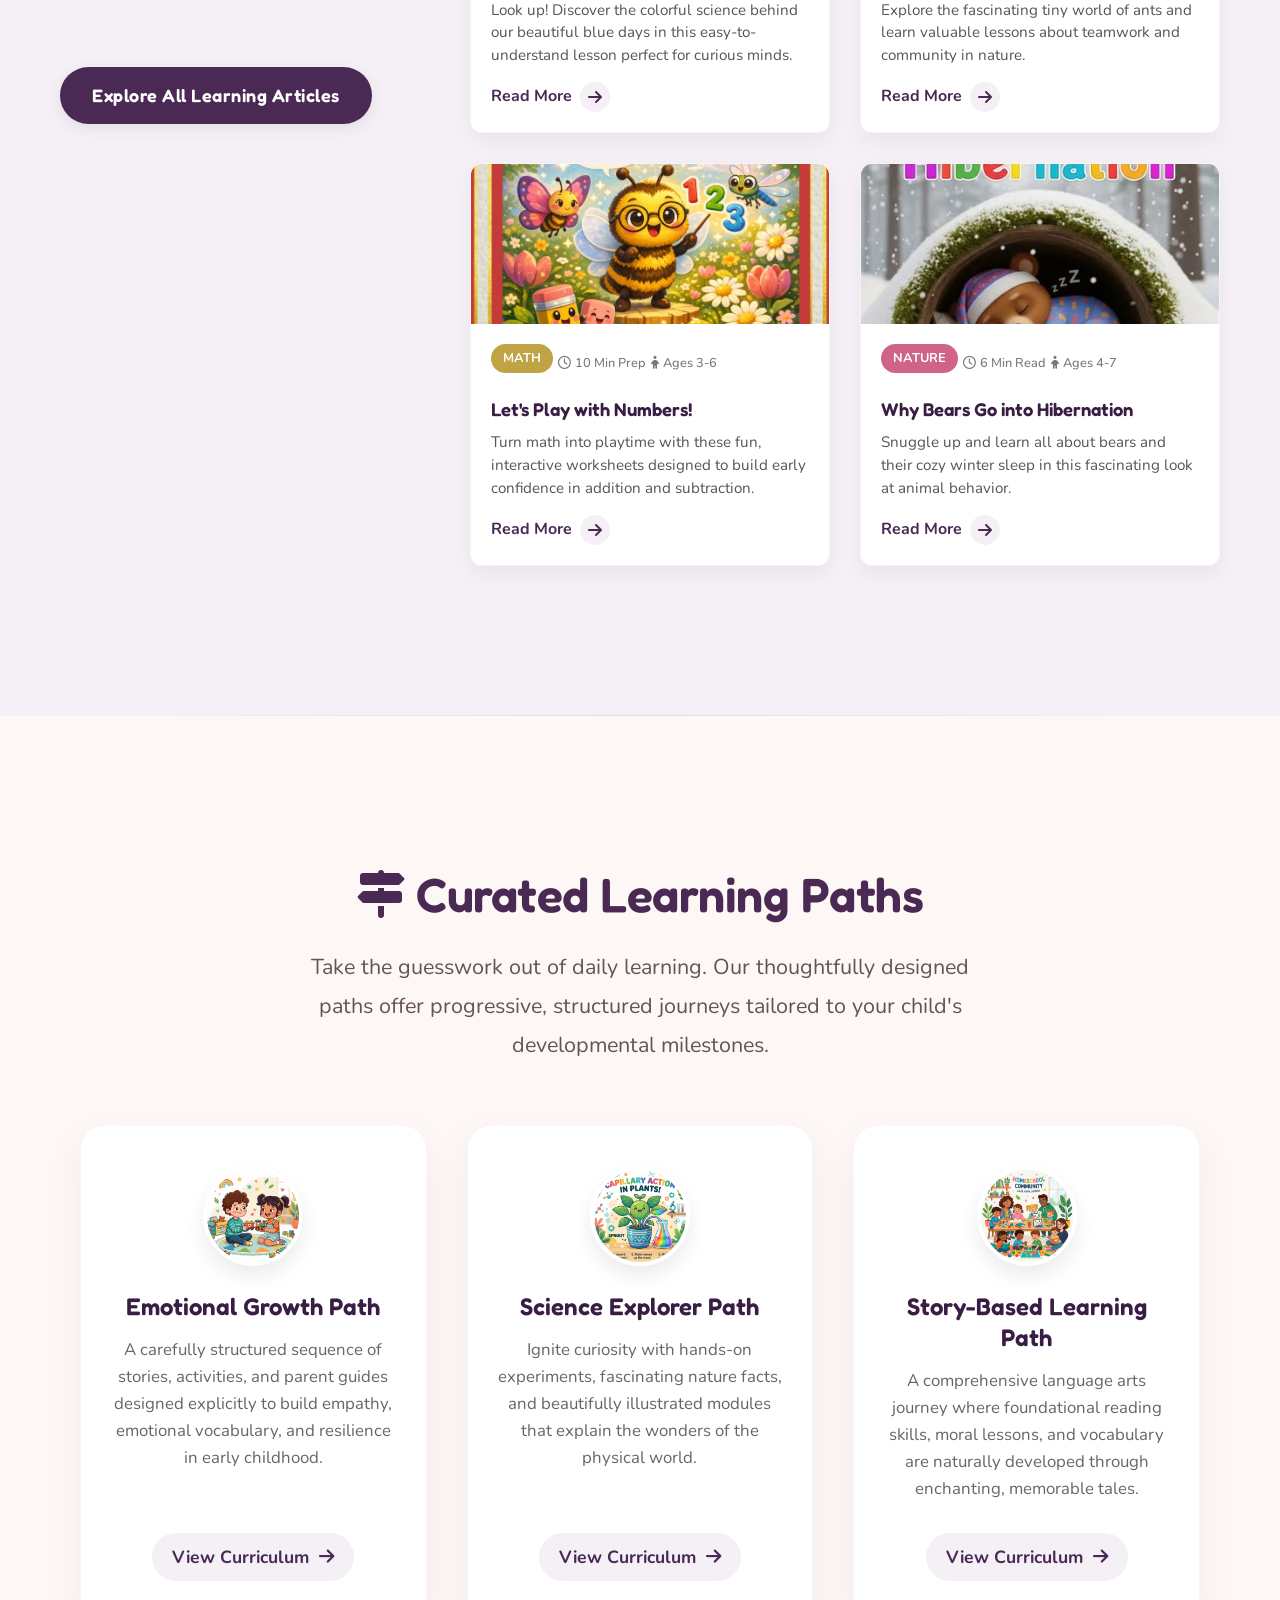
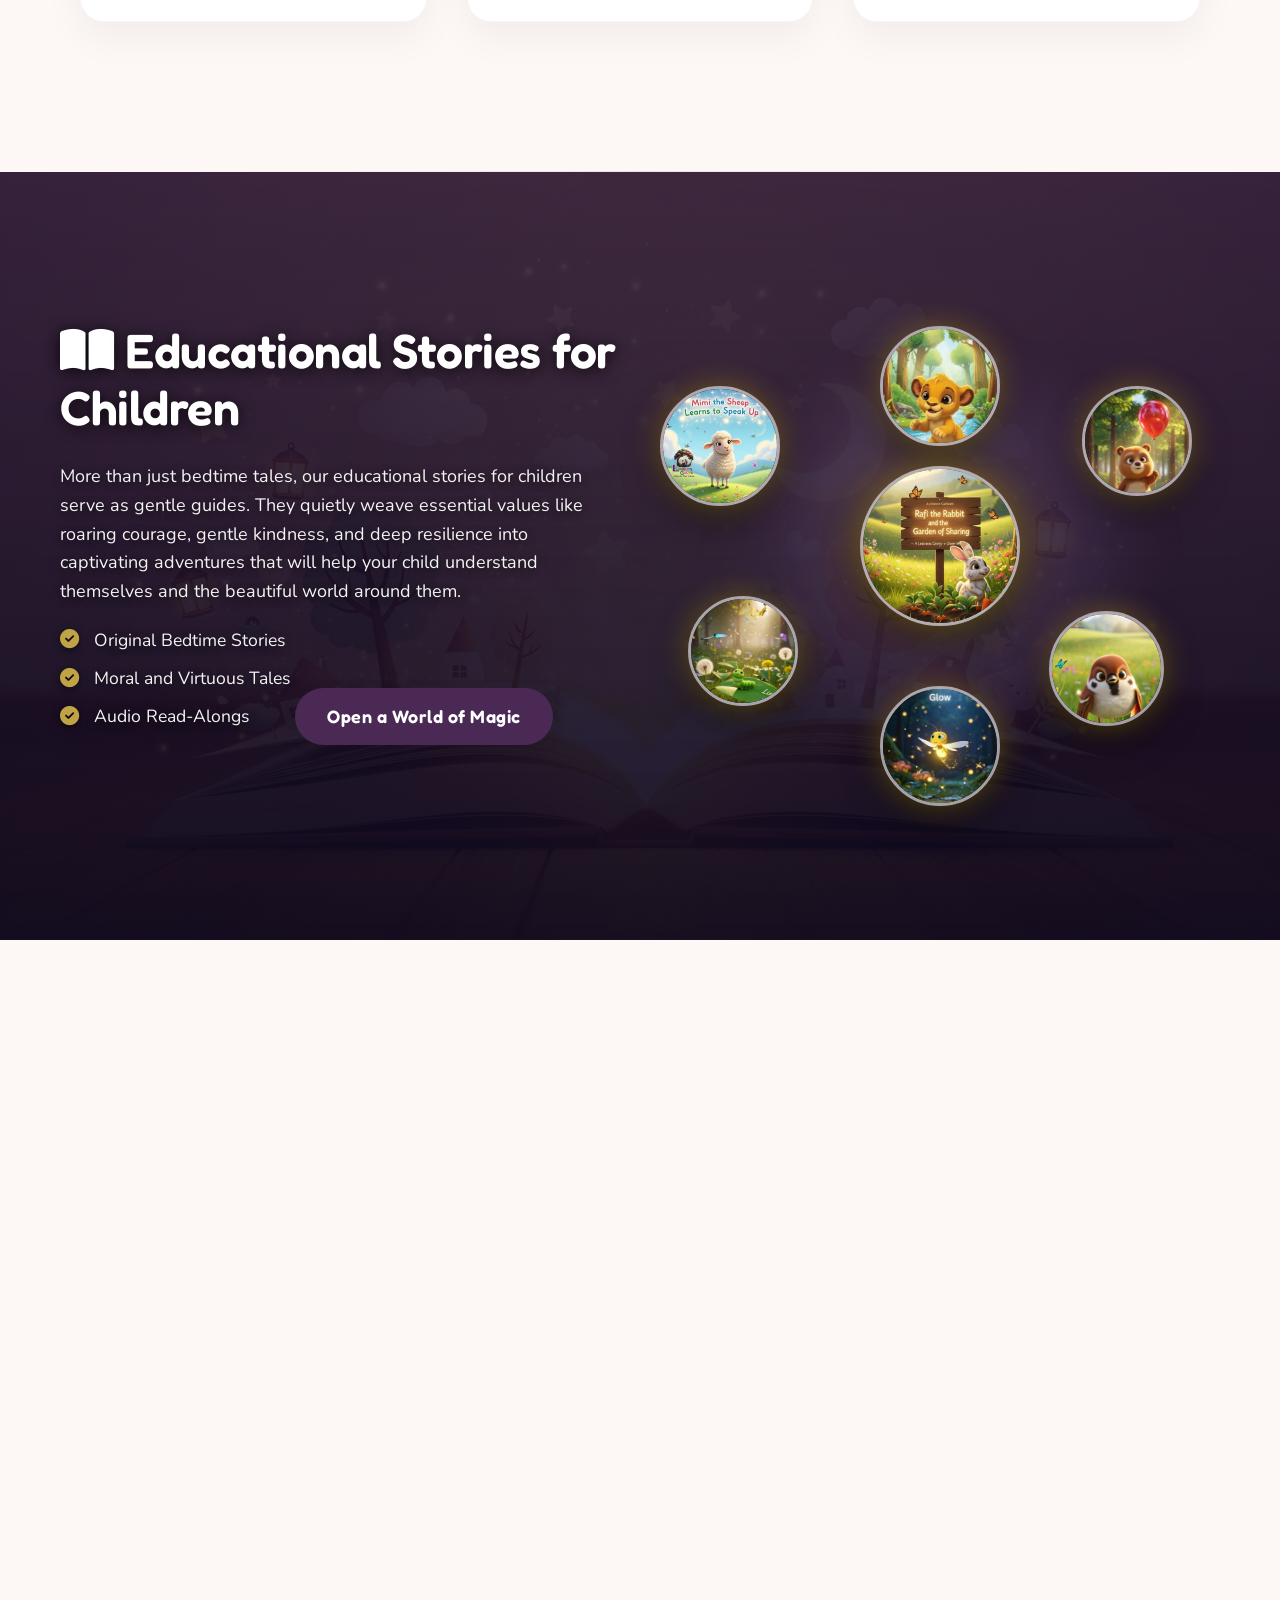
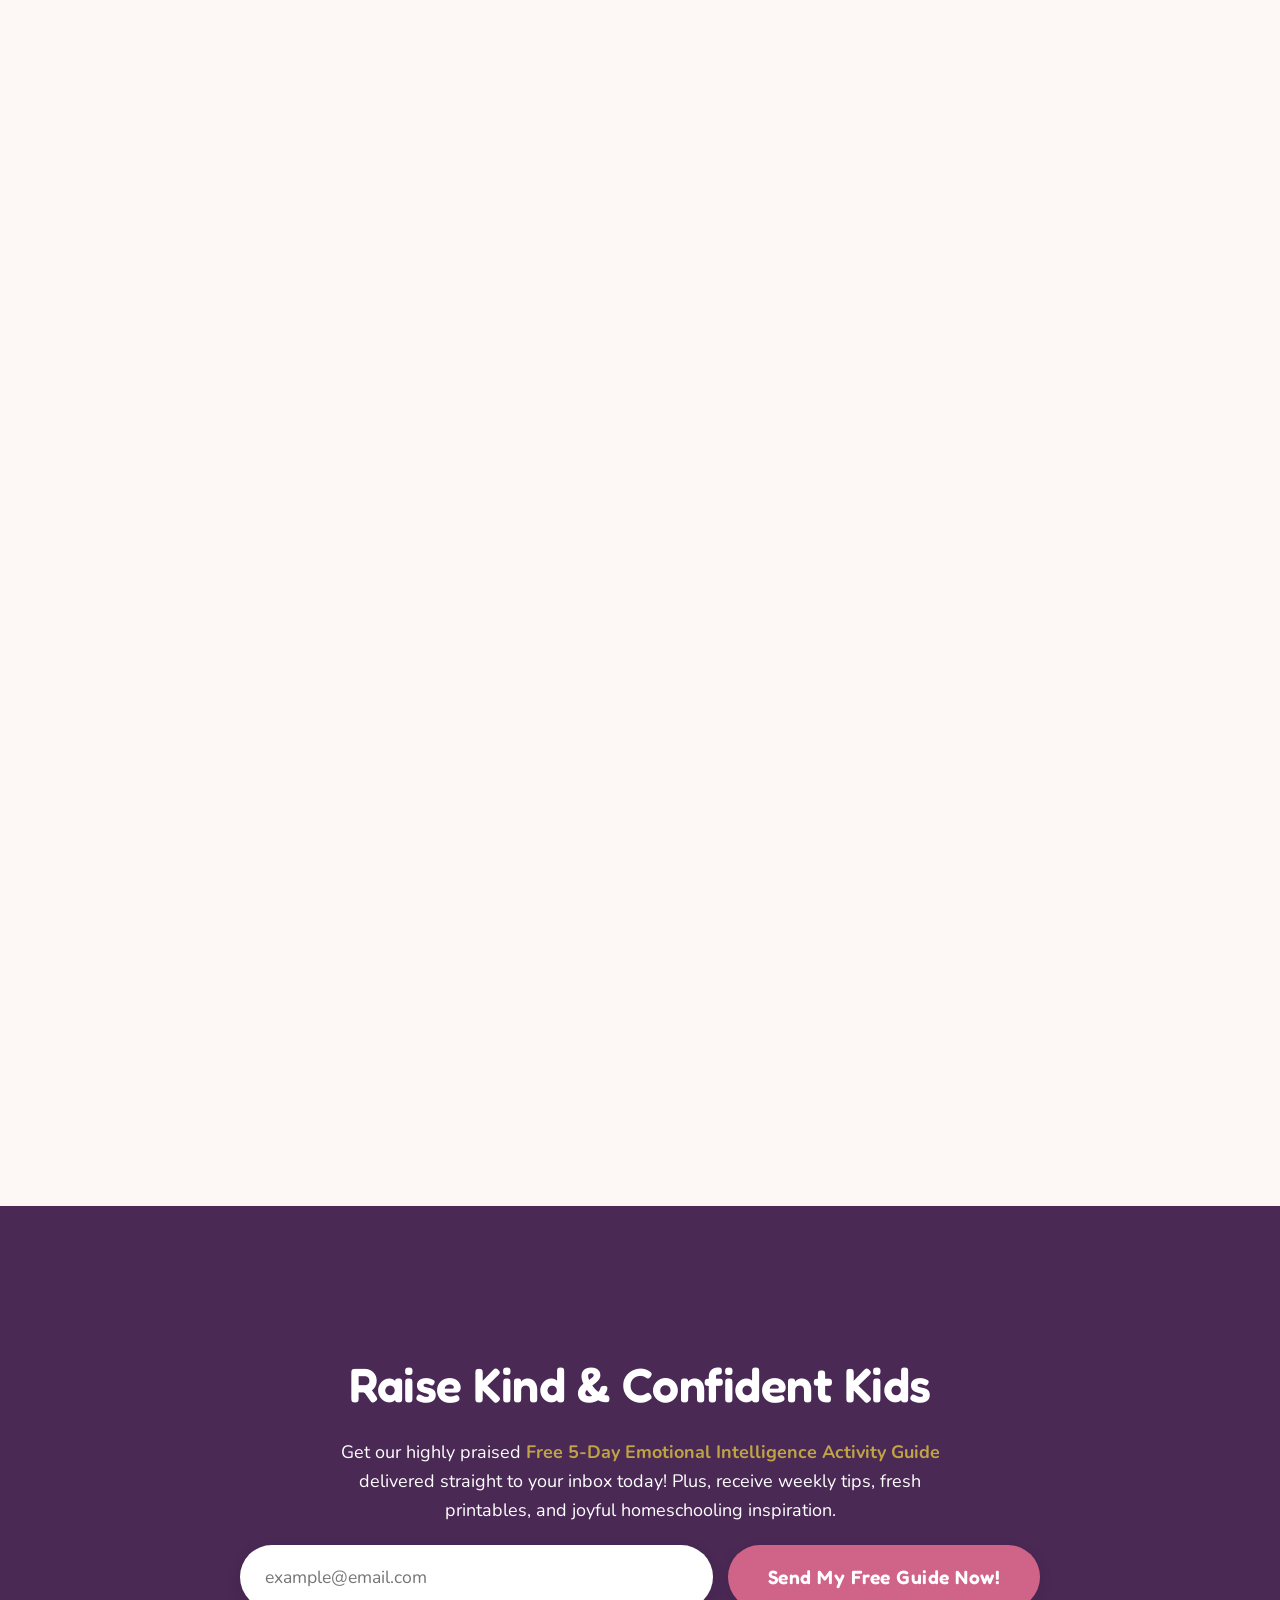
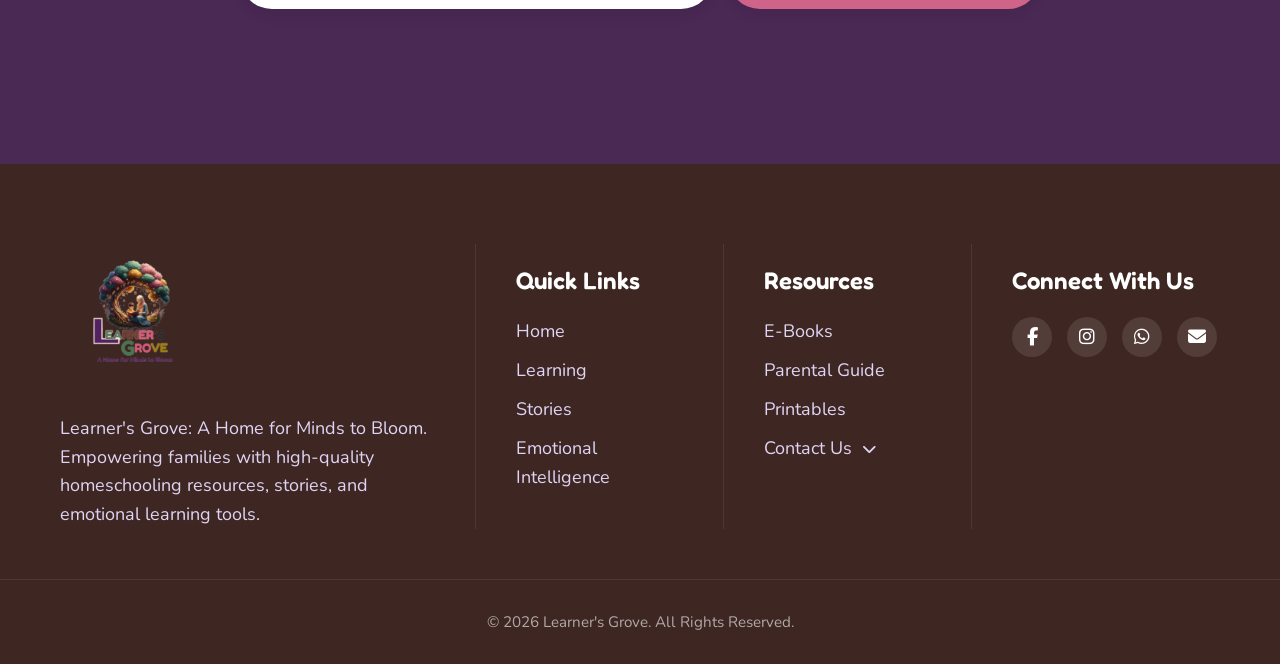
==== commit 4d6968dd: "Add large assets" ====
--- a/index.html
+++ b/index.html
@@ -35,7 +35,7 @@
                     <li><a href="#parents">For Parents</a></li>
                 </ul>
             </nav>
-            <a href="join.html" class="btn btn-primary">Join Us</a>
+            <a href="#" id="openJoinModal" class="btn btn-primary">Join Us</a>
             <div class="mobile-menu"><i class="fas fa-bars"></i></div>
         </div>
     </header>
@@ -107,13 +107,33 @@
                 </div>
             </div>
 
-            <div class="testimonial-card mt-4">
-                <div class="quote-icon"><i class="fas fa-quote-left"></i></div>
-                <p class="testimonial-text">"Learner's Grove has completely transformed our homeschooling routine. The
-                    stories are magical, and the emotional intelligence tools really helped my 6-year-old express his
-                    feelings better. We absolutely love it!"</p>
-                <div class="testimonial-author">
-                    <div class="author-name">— Sarah M., Mother of two</div>
+            <div class="testimonials-grid"
+                style="display: grid; grid-template-columns: repeat(auto-fit, minmax(280px, 1fr)); gap: 20px;">
+                <div class="testimonial-card mt-4">
+                    <div class="quote-icon"><i class="fas fa-quote-left"></i></div>
+                    <p class="testimonial-text">"Learner's Grove has completely transformed our homeschooling routine.
+                        The stories are magical and my 6-year-old loves them!"</p>
+                    <div class="testimonial-author">
+                        <div class="author-name">Sarah M., Mother of two</div>
+                    </div>
+                </div>
+
+                <div class="testimonial-card mt-4">
+                    <div class="quote-icon"><i class="fas fa-quote-left"></i></div>
+                    <p class="testimonial-text">"Beautiful illustrations and such gentle, positive lessons. My kids ask
+                        to read these stories every single night!"</p>
+                    <div class="testimonial-author">
+                        <div class="author-name">Jessica R., Parent</div>
+                    </div>
+                </div>
+
+                <div class="testimonial-card mt-4">
+                    <div class="quote-icon"><i class="fas fa-quote-left"></i></div>
+                    <p class="testimonial-text">"The printables save me so much time. Finally, educational resources
+                        that are actually well-designed and effective."</p>
+                    <div class="testimonial-author">
+                        <div class="author-name">David T., Homeschooling Dad</div>
+                    </div>
                 </div>
             </div>
         </div>
@@ -143,7 +163,8 @@
                                 <h3>Why the Sky is Blue</h3>
                                 <p>Look up! Discover the colorful science behind our beautiful blue days in this
                                     easy-to-understand lesson perfect for curious minds.</p>
-                                <a href="#" class="read-more">Read More <i class="fas fa-arrow-right"></i></a>
+                                <a href="https://www.facebook.com/share/p/1bmaJAs2Ud/" target="_blank"
+                                    class="read-more">Read More <i class="fas fa-arrow-right"></i></a>
                             </div>
                         </div>
                         <div class="post-card">
@@ -158,7 +179,8 @@
                                 <p>Explore the fascinating tiny world of ants and learn valuable lessons about teamwork
                                     and
                                     community in nature.</p>
-                                <a href="#" class="read-more">Read More <i class="fas fa-arrow-right"></i></a>
+                                <a href="https://www.facebook.com/share/p/1aapCLotCc/" target="_blank"
+                                    class="read-more">Read More <i class="fas fa-arrow-right"></i></a>
                             </div>
                         </div>
                         <div class="post-card">
@@ -173,7 +195,8 @@
                                 <p>Turn math into playtime with these fun, interactive worksheets designed to build
                                     early
                                     confidence in addition and subtraction.</p>
-                                <a href="#" class="read-more">Read More <i class="fas fa-arrow-right"></i></a>
+                                <a href="https://www.facebook.com/share/p/1CAyKyeESE/" target="_blank"
+                                    class="read-more">Read More <i class="fas fa-arrow-right"></i></a>
                             </div>
                         </div>
                         <div class="post-card">
@@ -188,7 +211,8 @@
                                 <p>Snuggle up and learn all about bears and their cozy winter sleep in this fascinating
                                     look at
                                     animal behavior.</p>
-                                <a href="#" class="read-more">Read More <i class="fas fa-arrow-right"></i></a>
+                                <a href="https://www.facebook.com/share/p/1DjqCvnkMP/" target="_blank"
+                                    class="read-more">Read More <i class="fas fa-arrow-right"></i></a>
                             </div>
                         </div>
                     </div>
@@ -292,13 +316,15 @@
                     <img loading="lazy" src="eq2.jpg" alt="Why Yelling Doesn't Work" class="eq-img">
                     <h3>Why Yelling Doesn't Work</h3>
                     <p>The science of your child's developing brain.</p>
-                    <a href="eq.html" class="btn btn-secondary mt-2">Read</a>
+                    <a href="https://www.facebook.com/share/p/1GBDambuC2/" target="_blank"
+                        class="btn btn-secondary mt-2">Read</a>
                 </div>
                 <div class="eq-card">
                     <img loading="lazy" src="eq3.jpg" alt="Let Your Child Be a Little Weird" class="eq-img">
                     <h3>Embrace the Weird</h3>
                     <p>That's where their true brilliance blooms and grows.</p>
-                    <a href="eq.html" class="btn btn-secondary mt-2">Read</a>
+                    <a href="https://www.facebook.com/share/p/1BX3fqYy1h/" target="_blank"
+                        class="btn btn-secondary mt-2">Read</a>
                 </div>
                 <div class="eq-card">
                     <img loading="lazy" src="eq4.jpg" alt="Understanding Bullying" class="eq-img">
@@ -424,9 +450,8 @@
                     Emotional Intelligence Activity Guide</strong> delivered straight to your inbox today! Plus, receive
                 weekly tips, fresh printables, and joyful homeschooling inspiration.</p>
             <form class="newsletter-form mt-4">
-                <input type="email" placeholder="Where should we send your free guide?" required
-                    style="padding: 15px 25px; border-radius: 50px; border: none; font-size: 1.1rem; width: 100%; max-width: 400px; outline: none; box-shadow: 0 4px 15px rgba(0,0,0,0.1);">
-                <button type="submit" class="btn btn-secondary btn-large" style="margin-top: 15px;">Send My Free Guide
+                <input type="email" placeholder="example@email.com" required class="newsletter-input">
+                <button type="submit" class="btn btn-secondary btn-large newsletter-btn">Send My Free Guide
                     Now!</button>
             </form>
         </div>
@@ -487,6 +512,43 @@
         </div>
     </footer>
 
+    <!-- Join Us Modal -->
+    <div id="joinModal" class="modal">
+        <div class="modal-content">
+            <span class="modal-close">&times;</span>
+            <div class="modal-header">
+                <h2>Join Our Community</h2>
+                <p>Nurturing minds and hearts, together.</p>
+            </div>
+
+            <div class="modal-body">
+                <div class="modal-option">
+                    <h3><i class="fas fa-envelope-open-text" style="color: var(--color-gold);"></i> Subscribe to
+                        Newsletter</h3>
+                    <p>Get highly praised parenting tips and free educational printables.</p>
+                    <form class="modal-form" id="subscribeForm">
+                        <input type="text" name="Name" placeholder="Your Name" required>
+                        <input type="email" name="Email" placeholder="Your Email" required>
+                        <button type="submit" class="btn btn-secondary" id="subscribeBtn">Subscribe Now</button>
+                        <div id="formMessage"
+                            style="display: none; text-align: center; margin-top: 10px; font-weight: bold;"></div>
+                    </form>
+                </div>
+
+                <div class="modal-divider"><span>OR</span></div>
+
+                <div class="modal-option text-center">
+                    <h3><i class="fab fa-facebook" style="color: #1877F2;"></i> Follow Us</h3>
+                    <p>Join thousands of parents in our growing community for daily inspiration.</p>
+                    <a href="https://www.facebook.com/Learnerzgrove" target="_blank"
+                        class="btn btn-primary btn-facebook">
+                        <i class="fab fa-facebook-f"></i> Follow on Facebook
+                    </a>
+                </div>
+            </div>
+        </div>
+    </div>
+
     <script src="script.js"></script>
 </body>
 
--- a/style.css
+++ b/style.css
@@ -506,7 +506,8 @@
 }
 
 .hero-content h1 span {
-    color: var(--color-pink);
+    color: #ebb0c5;
+    /* a little lighter than var(--color-pink) */
     text-shadow: 2px 2px 10px rgba(0, 0, 0, 0.5);
 }
 
@@ -700,6 +701,8 @@
     box-shadow: 0 15px 35px rgba(208, 100, 136, 0.15);
     position: relative;
     border: 2px solid var(--color-light-pink);
+    display: flex;
+    flex-direction: column;
 }
 
 .quote-icon {
@@ -714,6 +717,7 @@
     color: var(--color-text-dark);
     font-style: italic;
     margin-bottom: 20px;
+    flex-grow: 1;
 }
 
 .testimonial-author {
@@ -721,6 +725,7 @@
     align-items: center;
     justify-content: center;
     gap: 15px;
+    margin-top: auto;
 }
 
 .author-name {
@@ -1070,6 +1075,8 @@
 
 .check-list {
     margin: 20px 0 30px;
+    text-align: left;
+    display: inline-block;
 }
 
 .check-list li {
@@ -1547,33 +1554,48 @@
     display: flex;
     flex-direction: column;
     justify-content: center;
-    max-width: 500px;
+    max-width: 800px;
     margin: 20px auto 0;
     gap: 15px;
 }
 
-.newsletter-form input {
+.newsletter-input {
     flex: 1;
-    padding: 15px 25px;
+    height: 64px;
+    min-height: 64px;
+    box-sizing: border-box;
+    margin: 0;
+    padding: 0 25px;
     border-radius: 50px;
     border: none;
     font-family: var(--font-body);
-    font-size: 1rem;
+    font-size: 1.1rem;
     outline: none;
-}
-
-.newsletter-form .btn {
-    width: 100%;
+    box-shadow: 0 4px 15px rgba(0, 0, 0, 0.1);
+    appearance: none;
+    -webkit-appearance: none;
+}
+
+.newsletter-btn {
+    width: 100%;
+    height: 64px;
+    min-height: 64px;
+    margin: 0;
+    padding: 0 40px;
+    display: flex;
+    align-items: center;
+    justify-content: center;
 }
 
 @media (min-width: 768px) {
     .newsletter-form {
         flex-direction: row;
-        gap: 10px;
-    }
-
-    .newsletter-form .btn {
+        gap: 15px;
+    }
+
+    .newsletter-btn {
         width: auto;
+        min-width: max-content;
     }
 }
 
@@ -1593,9 +1615,8 @@
 }
 
 .footer-logo img {
-    height: 90px;
+    height: 150px;
     margin: 0 auto 20px;
-    filter: brightness(0) invert(1);
     display: block;
 }
 
@@ -1763,6 +1784,17 @@
     box-shadow: 0 5px 10px rgba(0, 0, 0, 0.1) !important;
 }
 
+/* state class for joined button */
+.btn.btn-joined {
+    background-color: var(--color-green);
+    color: white;
+    cursor: default;
+    box-shadow: none !important;
+    transform: none !important;
+    pointer-events: none;
+    opacity: 0.85;
+}
+
 /* Fade In Animation */
 .fade-in {
     opacity: 0;
@@ -1773,4 +1805,193 @@
 .fade-in.appear {
     opacity: 1;
     transform: translateY(0);
+}
+
+/* Join Us Modal Styles */
+.modal {
+    display: none;
+    position: fixed;
+    z-index: 2000;
+    left: 0;
+    top: 0;
+    width: 100%;
+    height: 100%;
+    overflow: auto;
+    background-color: rgba(0, 0, 0, 0.6);
+    backdrop-filter: blur(5px);
+}
+
+.modal-content {
+    background-color: var(--color-bg-light);
+    margin: 10vh auto;
+    padding: 0;
+    border-radius: 20px;
+    width: 90%;
+    max-width: 600px;
+    position: relative;
+    box-shadow: 0 15px 40px rgba(0, 0, 0, 0.2);
+    animation: modalSlideIn 0.4s cubic-bezier(0.175, 0.885, 0.32, 1.275);
+    overflow: hidden;
+}
+
+@keyframes modalSlideIn {
+    from {
+        transform: translateY(-50px);
+        opacity: 0;
+    }
+
+    to {
+        transform: translateY(0);
+        opacity: 1;
+    }
+}
+
+.modal-close {
+    color: white;
+    position: absolute;
+    top: 15px;
+    right: 20px;
+    font-size: 28px;
+    font-weight: bold;
+    cursor: pointer;
+    transition: 0.3s;
+    z-index: 10;
+}
+
+.modal-close:hover,
+.modal-close:focus {
+    color: var(--color-pink);
+    text-decoration: none;
+}
+
+.modal-header {
+    background-color: var(--color-plum);
+    color: white;
+    padding: 40px 20px 25px;
+    text-align: center;
+}
+
+.modal-header h2 {
+    color: white;
+    margin-bottom: 5px;
+}
+
+.modal-header p {
+    color: rgba(255, 255, 255, 0.8);
+    font-size: 1.1rem;
+    margin: 0;
+}
+
+.modal-body {
+    padding: 30px;
+    display: flex;
+    flex-direction: column;
+    gap: 20px;
+}
+
+.modal-option {
+    background: white;
+    padding: 25px;
+    border-radius: 12px;
+    border: 1px solid rgba(0, 0, 0, 0.05);
+    box-shadow: 0 5px 15px rgba(0, 0, 0, 0.03);
+}
+
+.modal-option h3 {
+    font-size: 1.4rem;
+    color: var(--color-plum-dark);
+    margin-bottom: 10px;
+    display: flex;
+    align-items: center;
+    gap: 10px;
+}
+
+.modal-option h3 i {
+    font-size: 1.6rem;
+}
+
+.modal-option p {
+    color: #666;
+    margin-bottom: 20px;
+    font-size: 1.05rem;
+}
+
+.modal-form {
+    display: flex;
+    flex-direction: column;
+    gap: 15px;
+}
+
+.modal-form input {
+    padding: 14px 20px;
+    border-radius: 50px;
+    border: 1px solid #ddd;
+    font-family: var(--font-body);
+    font-size: 1rem;
+    outline: none;
+    transition: border-color 0.3s;
+    width: 100%;
+    box-sizing: border-box;
+}
+
+.modal-form input:focus {
+    border-color: var(--color-pink);
+}
+
+.modal-form .btn {
+    width: 100%;
+}
+
+.modal-divider {
+    text-align: center;
+    position: relative;
+    margin: 10px 0;
+}
+
+.modal-divider::before {
+    content: '';
+    position: absolute;
+    top: 50%;
+    left: 0;
+    right: 0;
+    height: 1px;
+    background: #e0e0e0;
+    z-index: 1;
+}
+
+.modal-divider span {
+    background: var(--color-bg-light);
+    padding: 0 15px;
+    color: #999;
+    font-size: 0.9rem;
+    font-weight: bold;
+    position: relative;
+    z-index: 2;
+}
+
+.btn-facebook {
+    background-color: #1877F2;
+    color: white;
+    width: 100%;
+    justify-content: center;
+}
+
+.btn-facebook:hover {
+    background-color: #166FE5;
+    color: white;
+    box-shadow: 0 8px 20px rgba(24, 119, 242, 0.3) !important;
+}
+
+.btn-facebook i {
+    margin-right: 10px;
+}
+
+@media (min-width: 768px) {
+    .modal-option h3 {
+        justify-content: flex-start;
+    }
+
+    .modal-option.text-center h3 {
+        justify-content: center;
+    }
 }
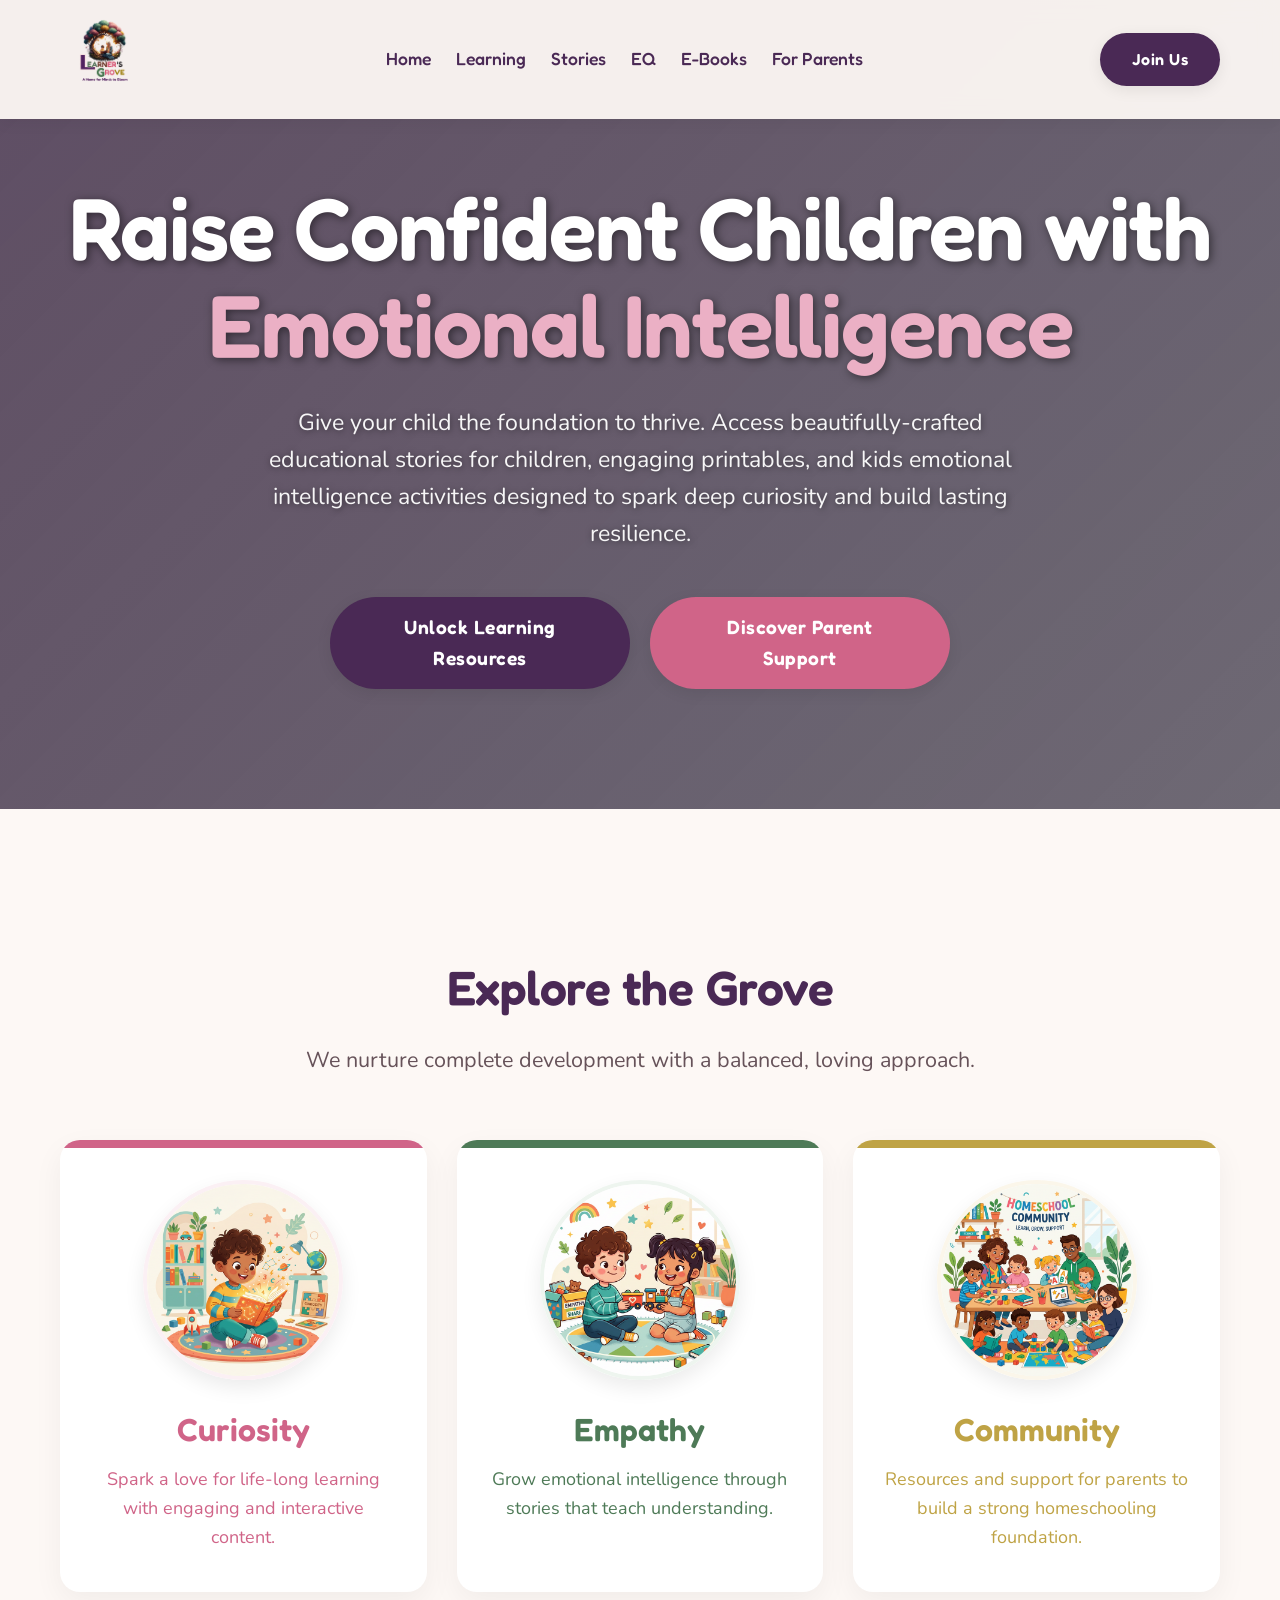
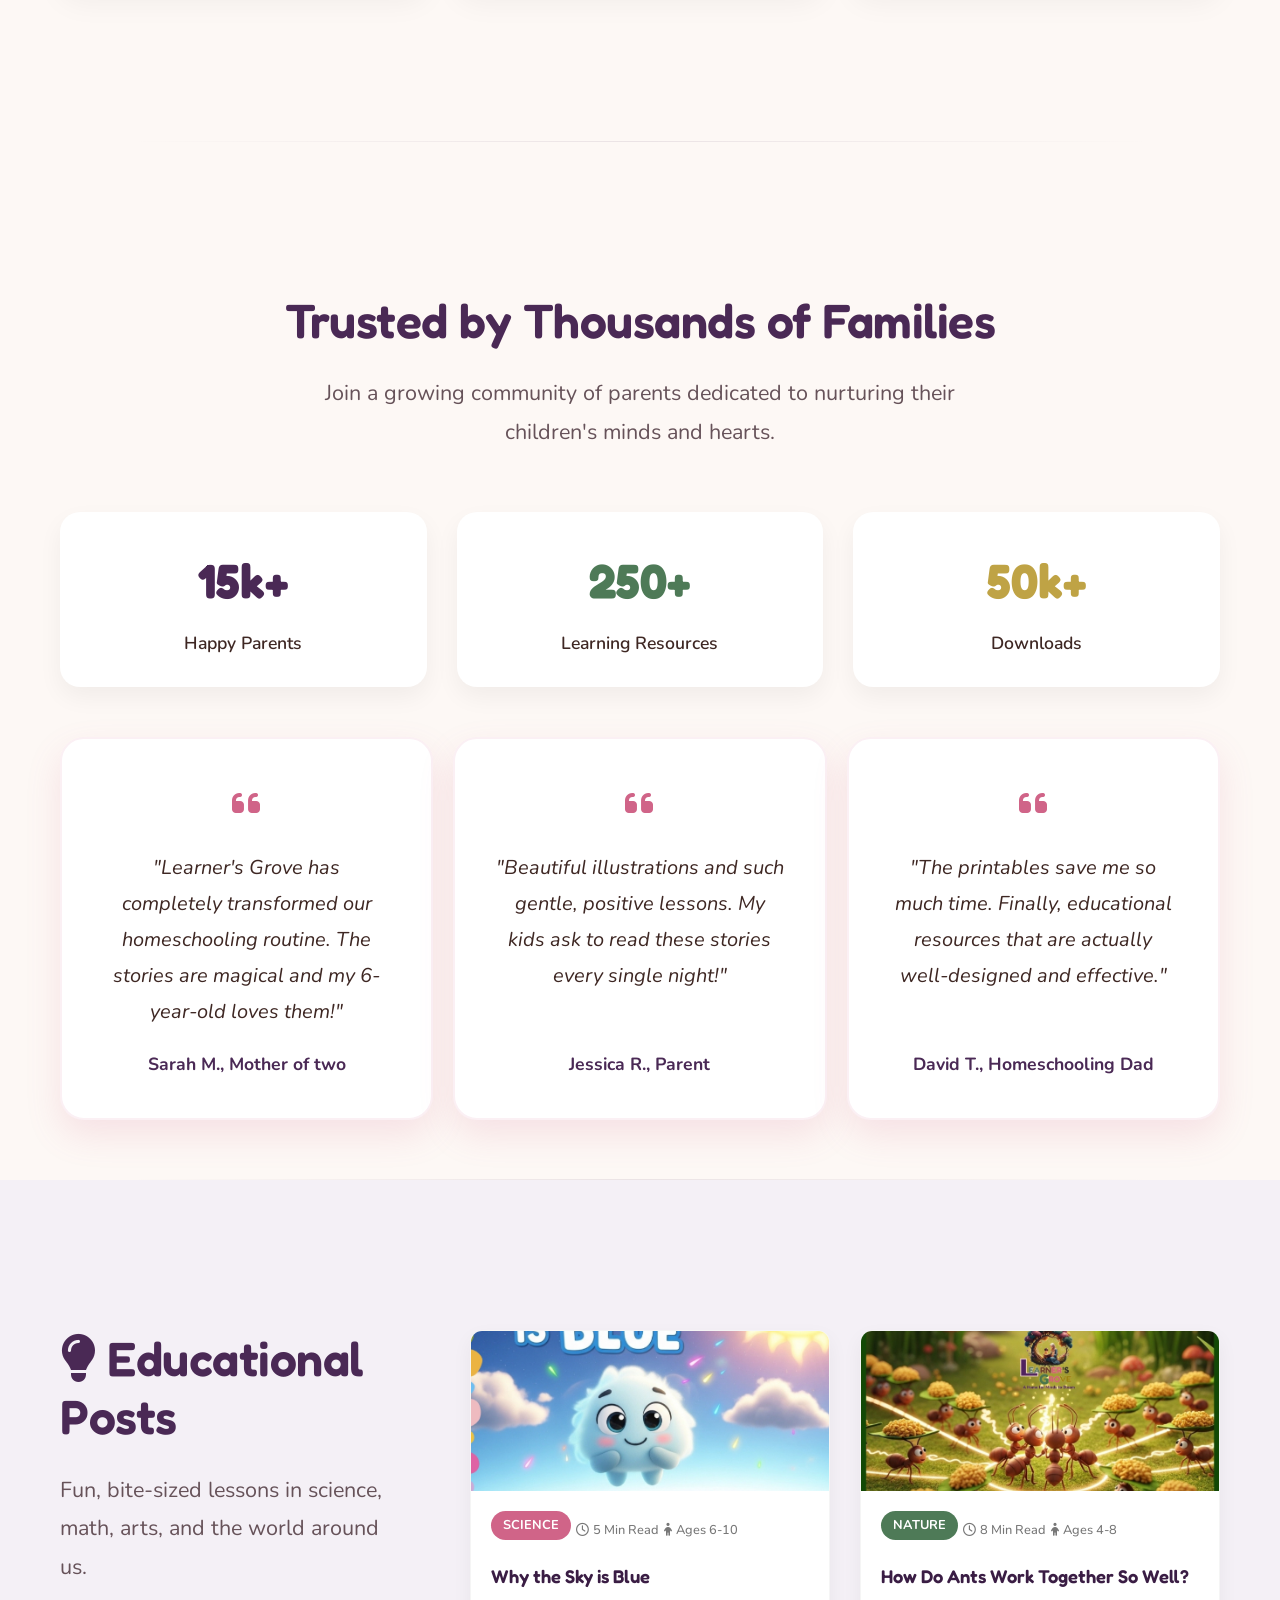
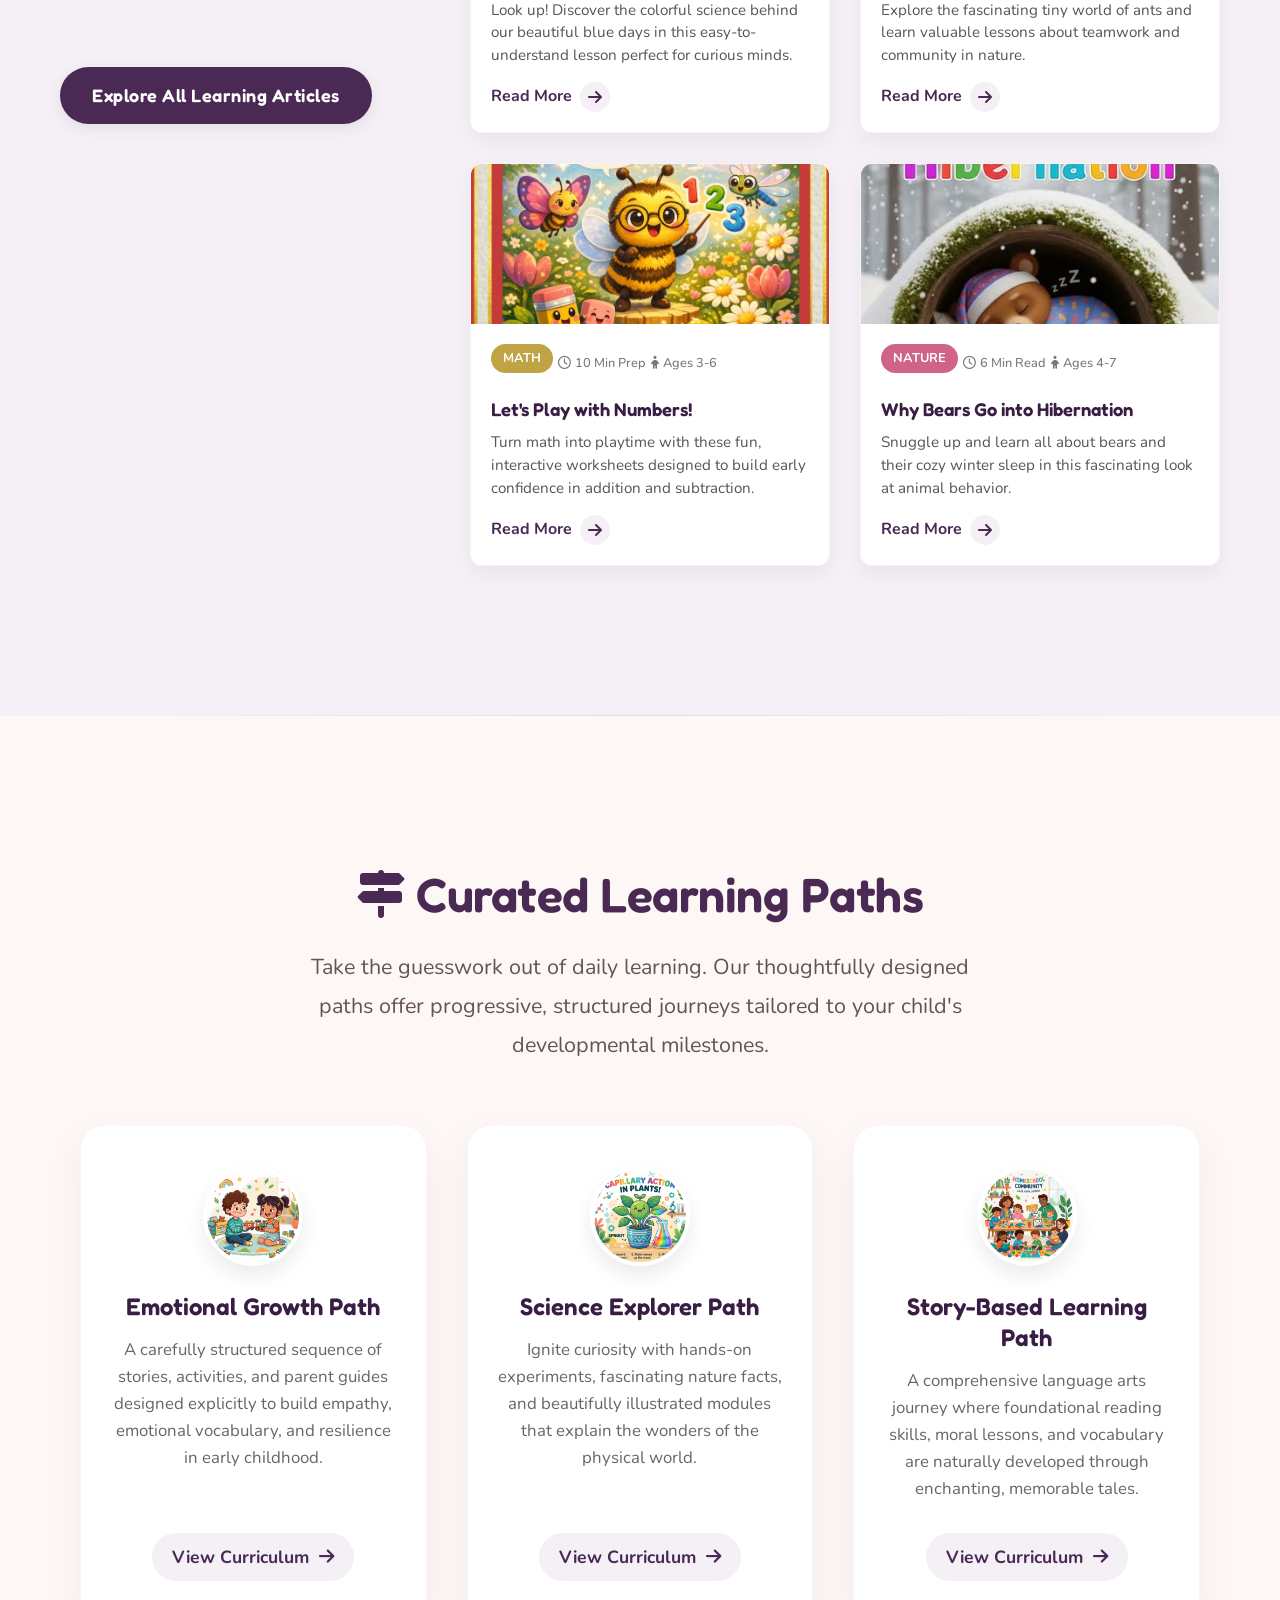
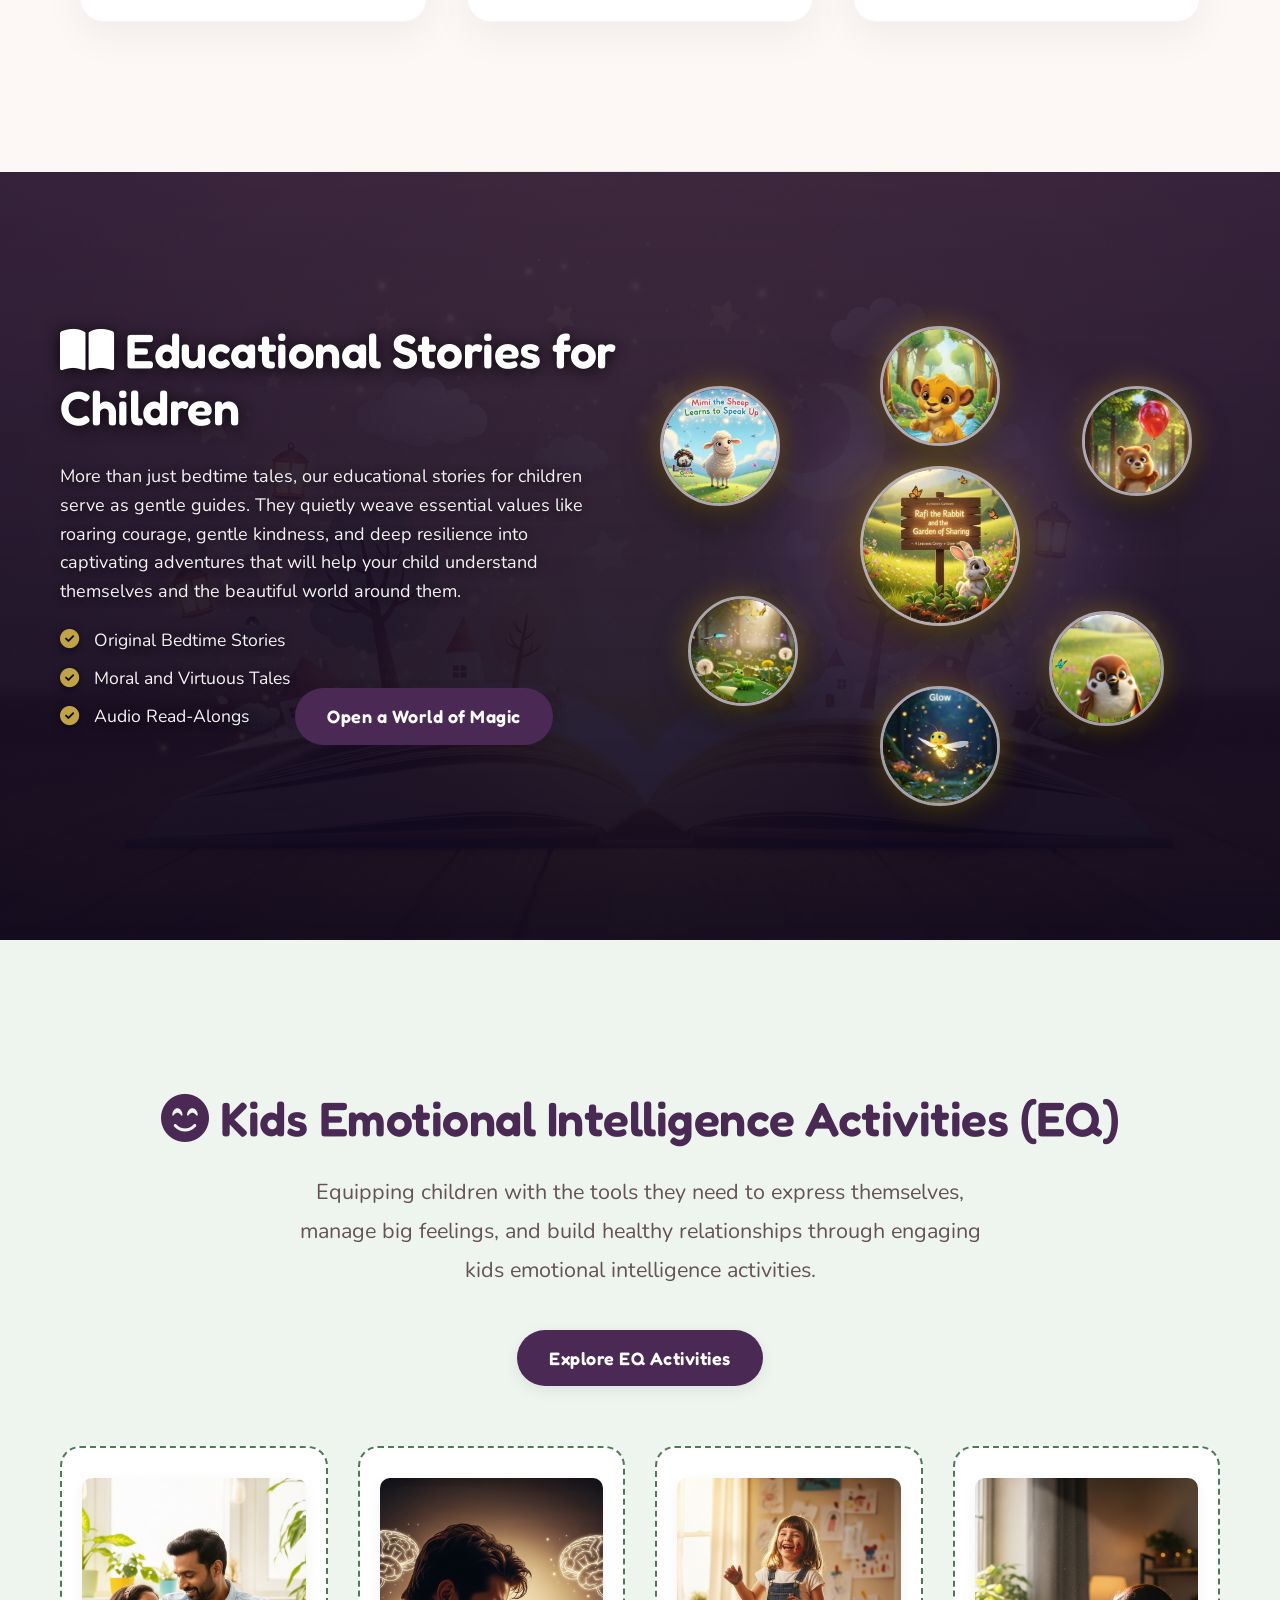
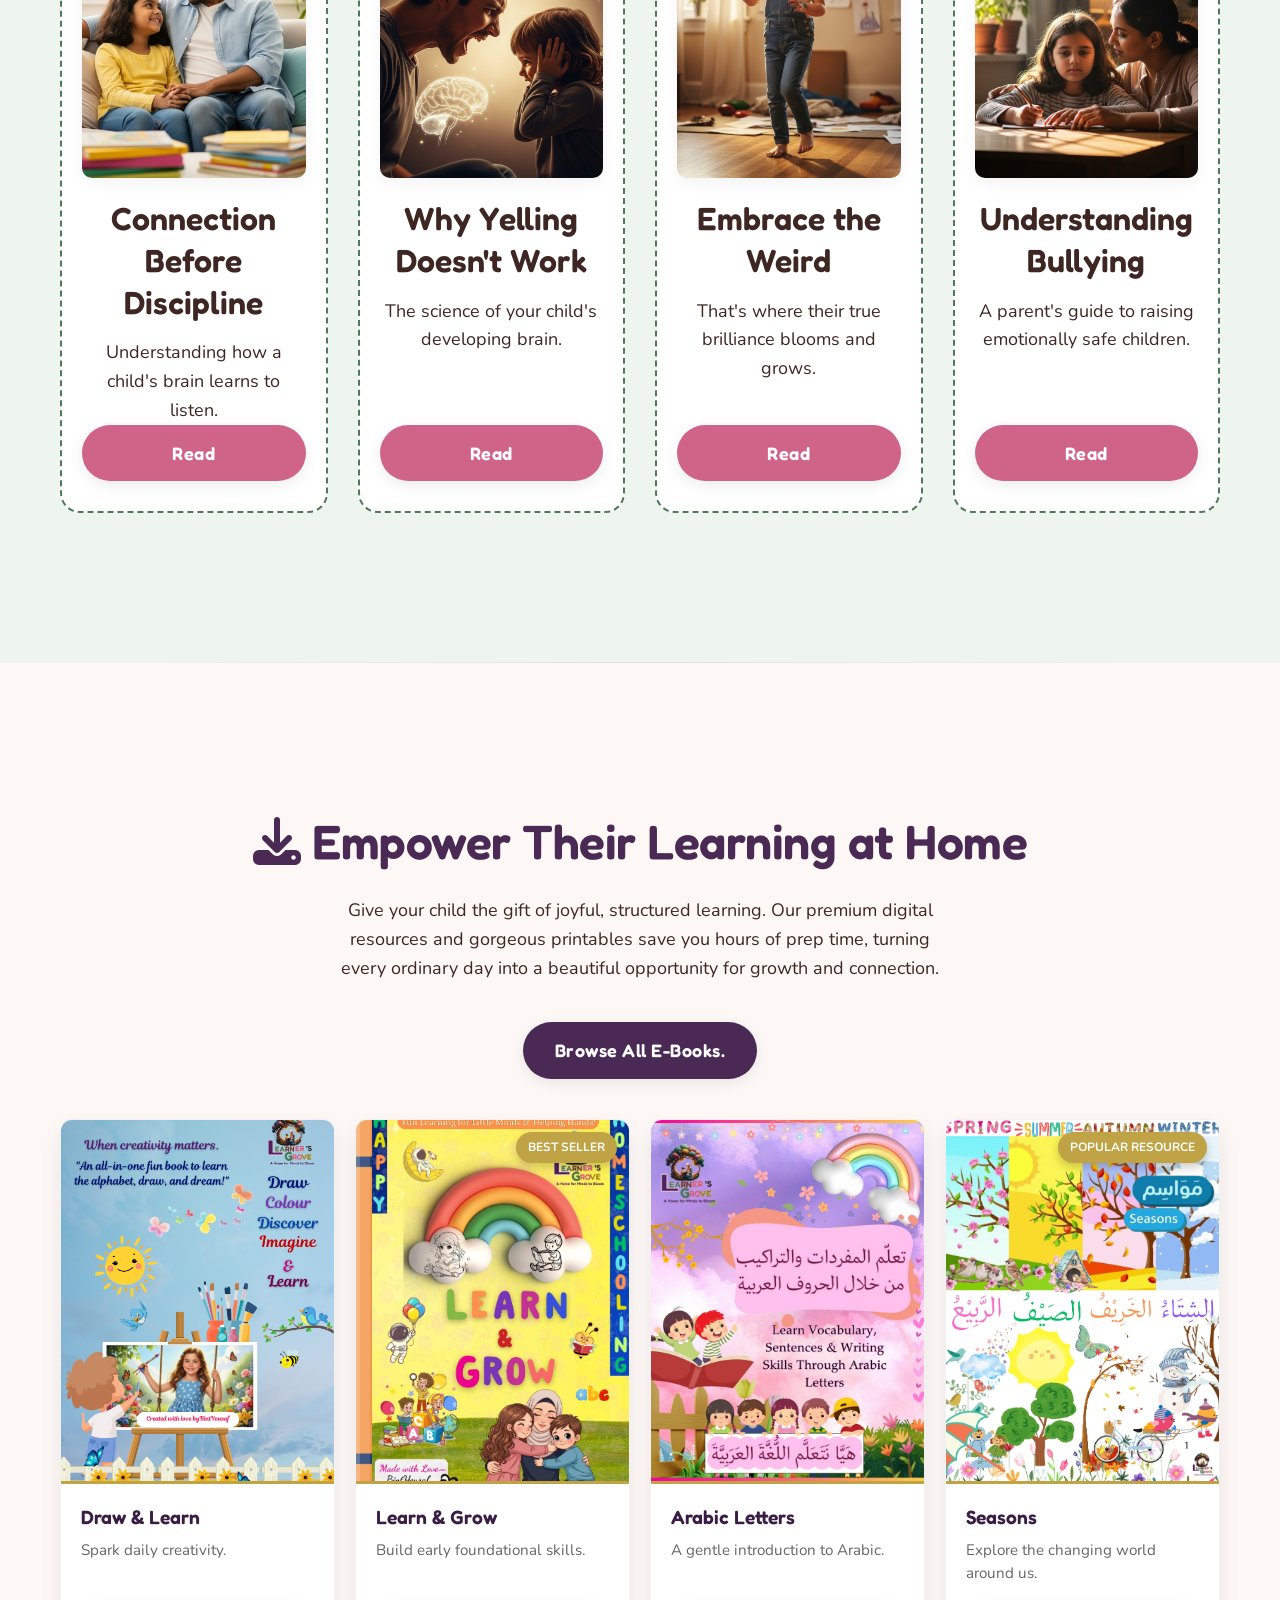
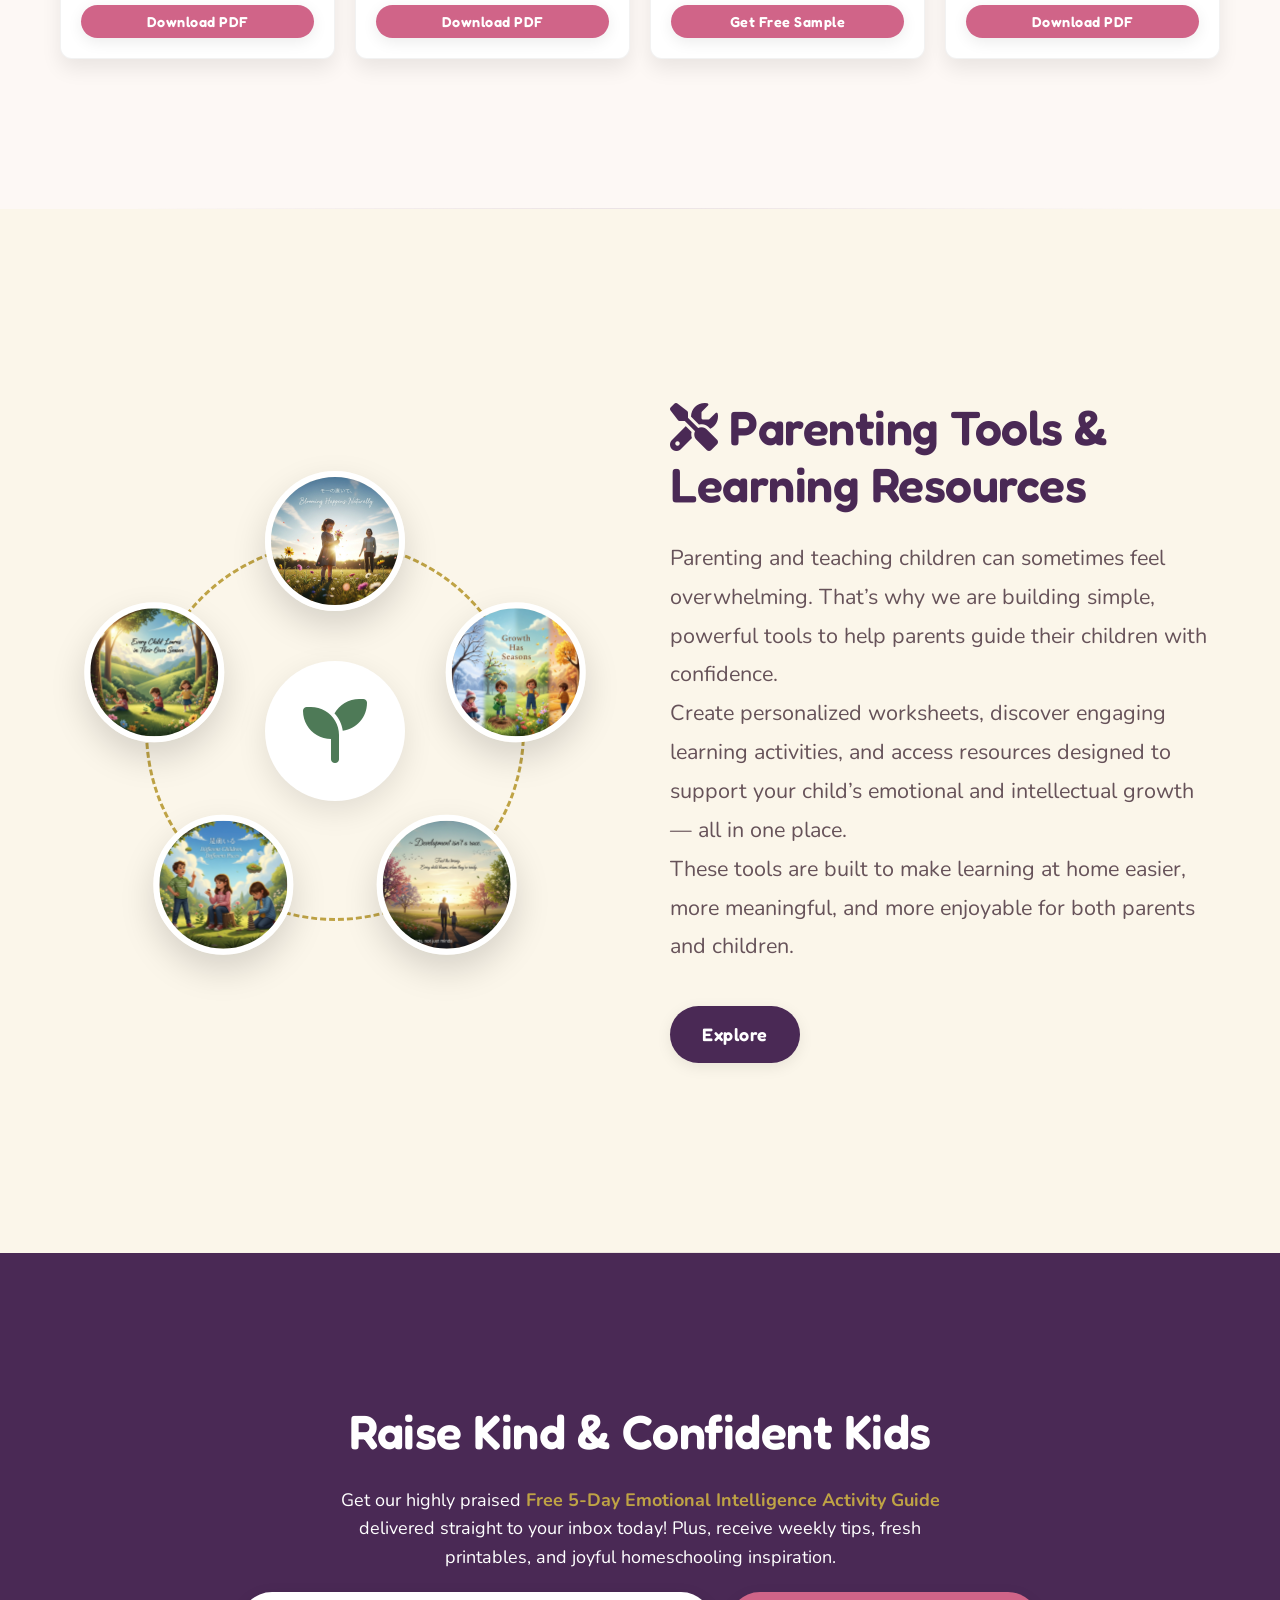
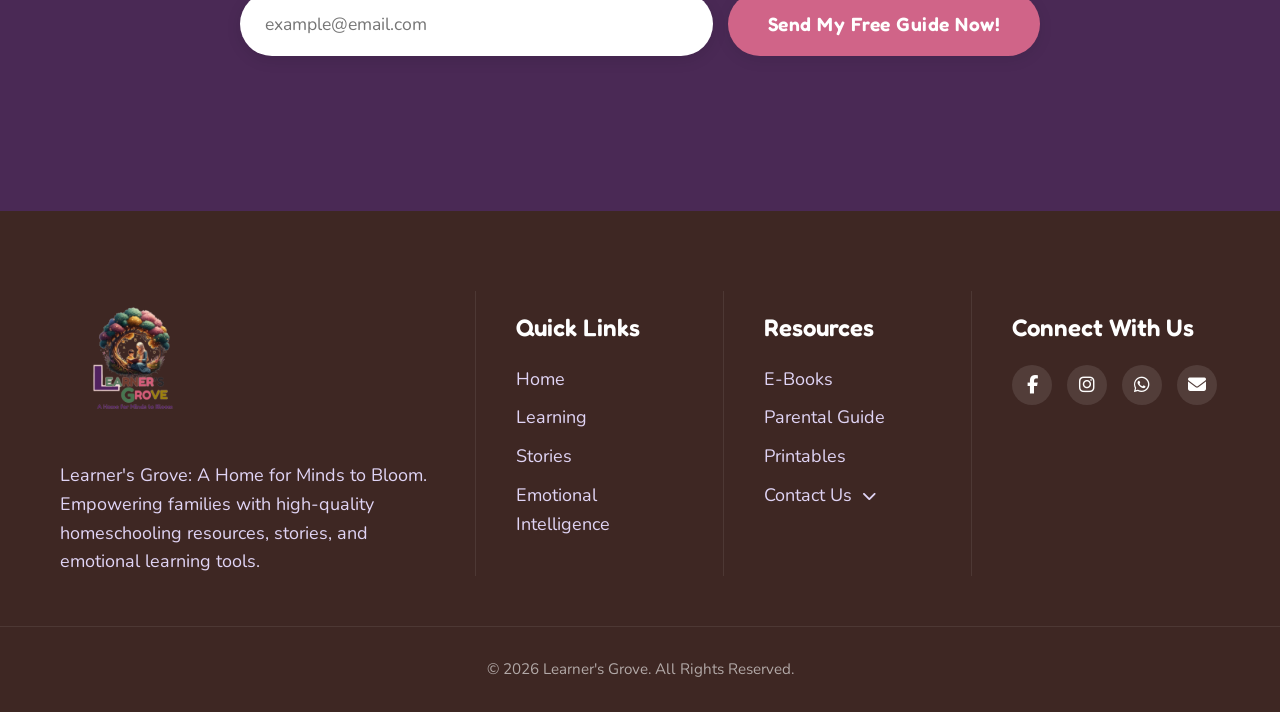
==== commit daf44acc: "Add large assets" ====
--- a/index.html
+++ b/index.html
@@ -283,14 +283,20 @@
             </div>
             <div class="stories-visual half-width">
                 <div class="animal-circles-container">
-                    <a href="stories.html"><img src="lion_adventure.jpg" alt="Lion" class="animal-circle animal-1"></a>
-                    <a href="stories.html"><img src="benny_balloon.jpg" alt="Bear" class="animal-circle animal-2"></a>
-                    <a href="stories.html"><img src="rafi_garden.jpg" alt="Rabbit" class="animal-circle animal-3"></a>
-                    <a href="stories.html"><img src="sparrow_song.jpg" alt="Sparrow" class="animal-circle animal-4"></a>
-                    <a href="stories.html"><img src="firefly_glow.jpg" alt="Firefly" class="animal-circle animal-5"></a>
-                    <a href="stories.html"><img src="lina_butterfly.jpg" alt="Butterfly"
-                            class="animal-circle animal-6"></a>
-                    <a href="stories.html"><img src="mimi.jpg" alt="Sheep" class="animal-circle animal-7"></a>
+                    <a href="https://www.facebook.com/share/v/17BJHW6VCJ/" target="_blank"><img src="lion_adventure.jpg"
+                            alt="Lion" class="animal-circle animal-1"></a>
+                    <a href="https://www.facebook.com/share/p/14VUEzTy3H6/" target="_blank"><img src="benny_balloon.jpg"
+                            alt="Bear" class="animal-circle animal-2"></a>
+                    <a href="https://www.facebook.com/share/v/16mWNjrgSE/" target="_blank"><img src="rafi_garden.jpg"
+                            alt="Rabbit" class="animal-circle animal-3"></a>
+                    <a href="https://www.facebook.com/share/p/188hd8z2y3/" target="_blank"><img src="sparrow_song.jpg"
+                            alt="Sparrow" class="animal-circle animal-4"></a>
+                    <a href="https://www.facebook.com/share/v/1R9AXovpGF/" target="_blank"><img src="firefly_glow.jpg"
+                            alt="Firefly" class="animal-circle animal-5"></a>
+                    <a href="https://www.facebook.com/share/p/181c52tyr5/" target="_blank"><img src="lina_butterfly.jpg"
+                            alt="Butterfly" class="animal-circle animal-6"></a>
+                    <a href="https://www.facebook.com/share/p/18TdVP11aT/" target="_blank"><img src="mimi.jpg"
+                            alt="Sheep" class="animal-circle animal-7"></a>
                 </div>
             </div>
         </div>
@@ -310,7 +316,8 @@
                     <img loading="lazy" src="eq1.jpg" alt="Why Connection Comes Before Discipline" class="eq-img">
                     <h3>Connection Before Discipline</h3>
                     <p>Understanding how a child's brain learns to listen.</p>
-                    <a href="eq.html" class="btn btn-secondary mt-2">Read</a>
+                    <a href="https://www.facebook.com/share/p/1ahuZAQkd7/" target="_blank"
+                        class="btn btn-secondary mt-2">Read</a>
                 </div>
                 <div class="eq-card">
                     <img loading="lazy" src="eq2.jpg" alt="Why Yelling Doesn't Work" class="eq-img">
@@ -330,7 +337,8 @@
                     <img loading="lazy" src="eq4.jpg" alt="Understanding Bullying" class="eq-img">
                     <h3>Understanding Bullying</h3>
                     <p>A parent's guide to raising emotionally safe children.</p>
-                    <a href="eq.html" class="btn btn-secondary mt-2">Read</a>
+                    <a href="https://www.facebook.com/share/p/17oM3kfM7e/" target="_blank"
+                        class="btn btn-secondary mt-2">Read</a>
                 </div>
             </div>
         </div>
@@ -346,10 +354,6 @@
             <a href="ebooks.html" class="btn btn-primary mt-4">Browse All E-Books.</a>
         </div>
         <div class="container ebooks-layout mt-4">
-            <div class="ebooks-left-e">
-                <div class="big-stylized-e">E</div>
-                <div class="big-e-text">-Books</div>
-            </div>
             <div class="ebooks-grid-8">
                 <!-- Old Books -->
                 <div class="ebook-item">
@@ -421,22 +425,19 @@
                 </div>
                 <div class="parents-text">
                     <div class="section-title text-left" style="text-align: left;">
-                        <h2><i class="fas fa-heart"></i> Parenting Guidance Resources</h2>
-                        <p>We know the days can feel long, and the responsibility can feel heavy. Find peace, clarity,
-                            and expert parenting guidance resources designed to help you nurture not just your child's
-                            mind, but their whole heart.</p>
-                    </div>
-                    <ul class="check-list">
-                        <li><i class="fas fa-check-circle"></i> Practical tools to build emotional resilience</li>
-                        <li><i class="fas fa-check-circle"></i> Expert strategies for conflict-free learning</li>
-                        <li><i class="fas fa-check-circle"></i> Gentle approaches that honor different paces</li>
-                        <li><i class="fas fa-check-circle"></i> A beautifully supportive parent community</li>
-                    </ul>
-                    <div class="parent-quote mt-4 mb-4"
-                        style="font-style: italic; color: var(--color-plum-dark); padding-left: 15px; border-left: 4px solid var(--color-pink);">
-                        "The way we talk to our children becomes their inner voice. Let's make it a compassionate one."
-                    </div>
-                    <a href="#" class="btn btn-primary mt-2">Find Your Homeschool Joy</a>
+                        <h2><i class="fas fa-tools"></i> Parenting Tools & Learning Resources</h2>
+                        <p>Parenting and teaching children can sometimes feel overwhelming. That’s why we are building
+                            simple,
+                            powerful tools to help parents guide their children with confidence.</p>
+                        <p>Create personalized worksheets, discover engaging learning activities, and access resources
+                            designed
+                            to support your child’s emotional and intellectual growth — all in one place.</p>
+                        <p>These tools are built to make learning at home easier, more meaningful, and more enjoyable
+                            for both
+                            parents and children.</p>
+                    </div>
+
+                    <a href="tools.html" class="btn btn-primary mt-2">Explore</a>
                 </div>
             </div>
         </div>
--- a/style.css
+++ b/style.css
@@ -1355,6 +1355,18 @@
     transition: transform 0.3s ease, box-shadow 0.3s ease;
 }
 
+.ebook-item>img {
+    width: 100%;
+    aspect-ratio: 1 / 1;
+    object-fit: cover;
+    border-bottom: 3px solid var(--color-gold);
+    transition: transform 0.4s ease;
+}
+
+.ebook-item:hover>img {
+    transform: scale(1.05);
+}
+
 .ebook-item:hover {
     transform: translateY(-5px);
     box-shadow: 0 15px 30px rgba(0, 0, 0, 0.12);
@@ -1391,6 +1403,26 @@
     color: var(--color-plum-dark);
     font-size: 1.2rem;
     margin-bottom: 8px;
+}
+
+.ebook-overlay {
+    padding: 20px;
+    display: flex;
+    flex-direction: column;
+    align-items: center;
+    text-align: center;
+    flex-grow: 1;
+}
+
+.ebook-overlay h4 {
+    color: var(--color-plum-dark);
+    font-size: 1.2rem;
+    margin-bottom: 8px;
+    margin-top: 0;
+}
+
+.ebook-overlay .btn {
+    margin-top: auto;
 }
 
 .ebook-benefit {
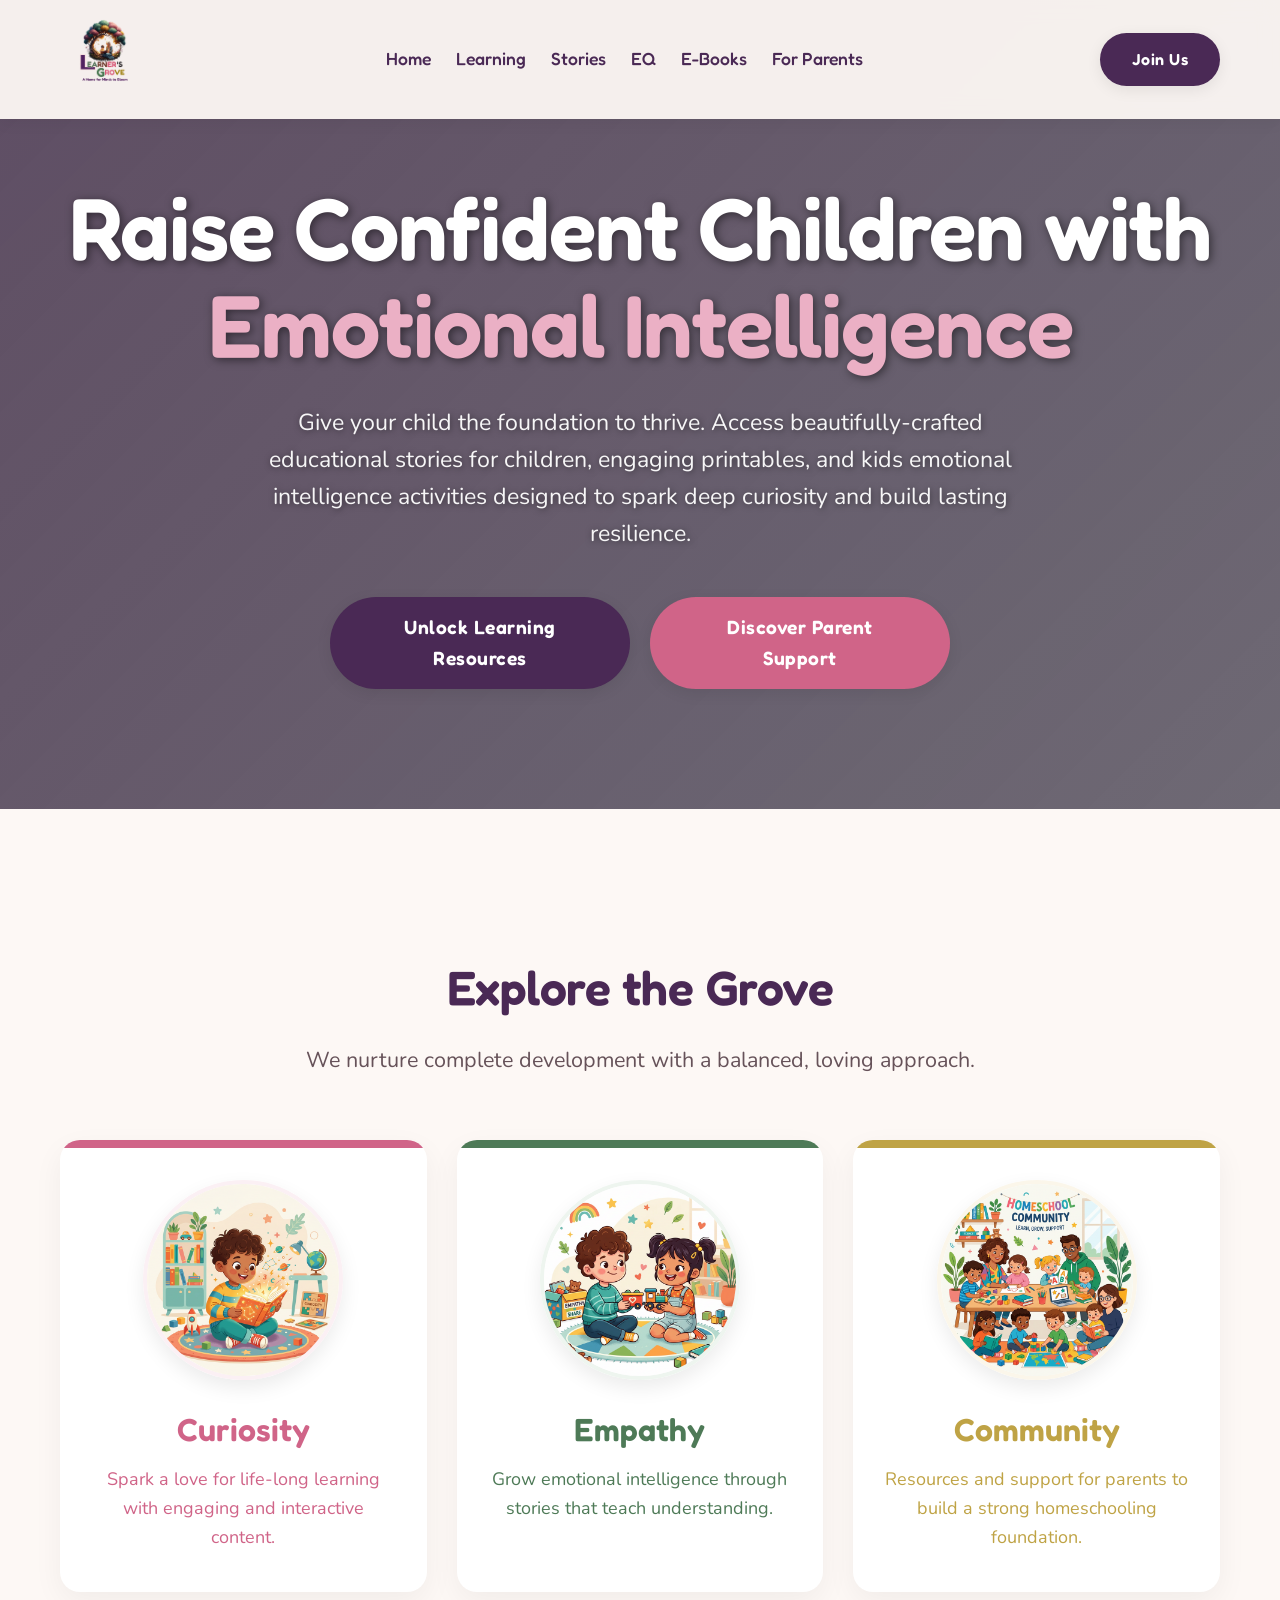
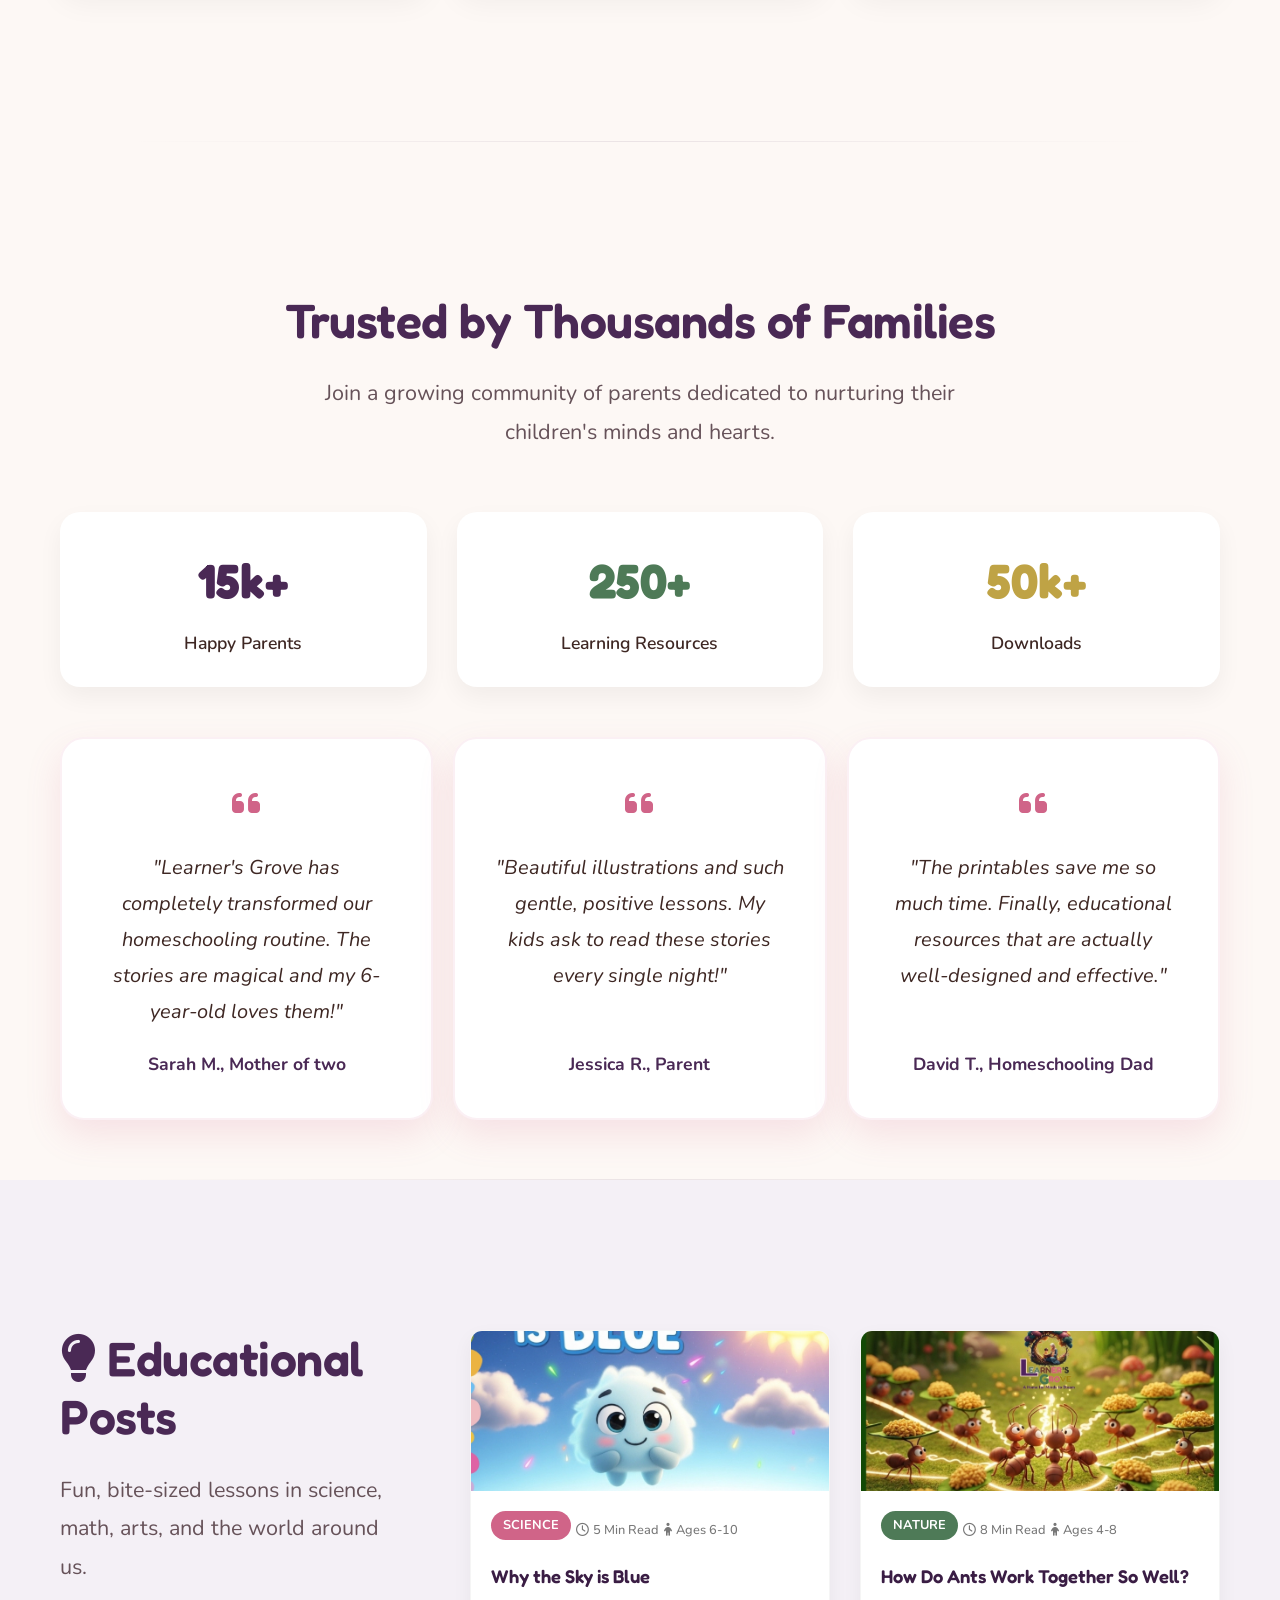
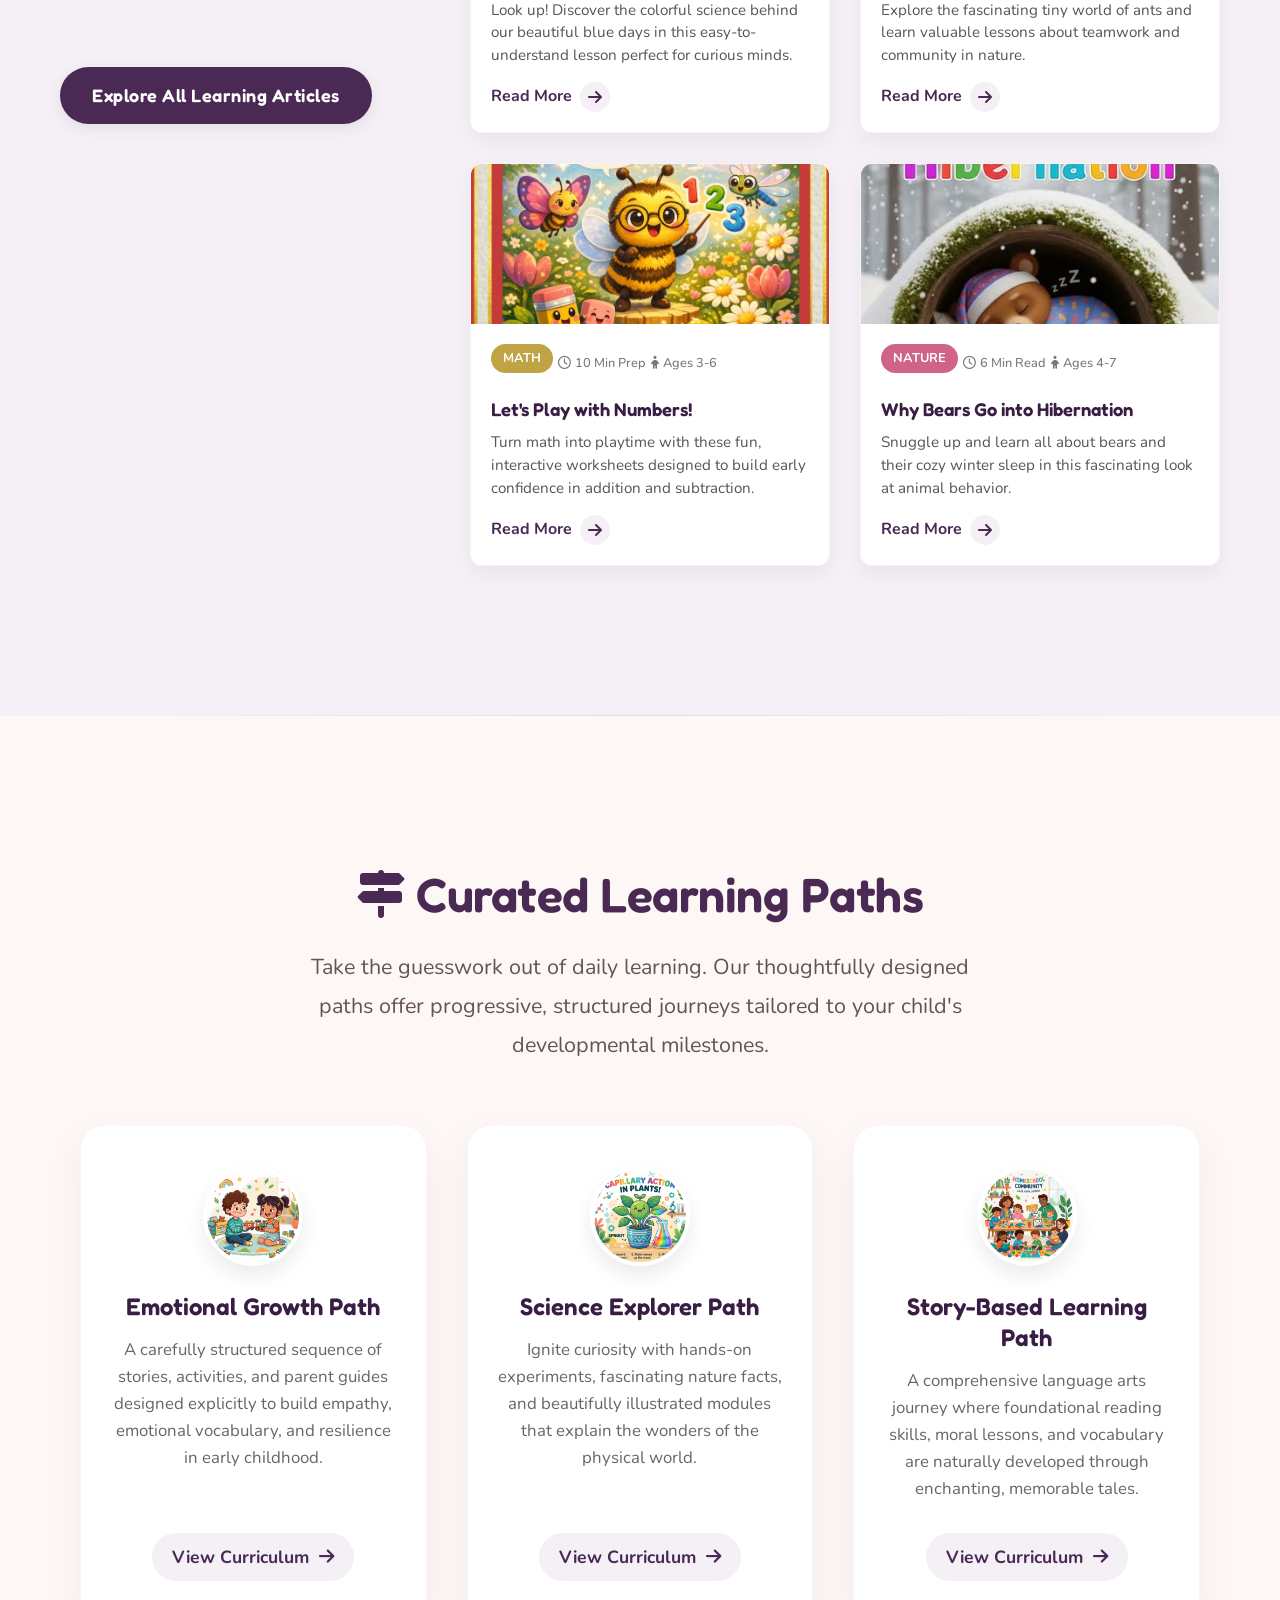
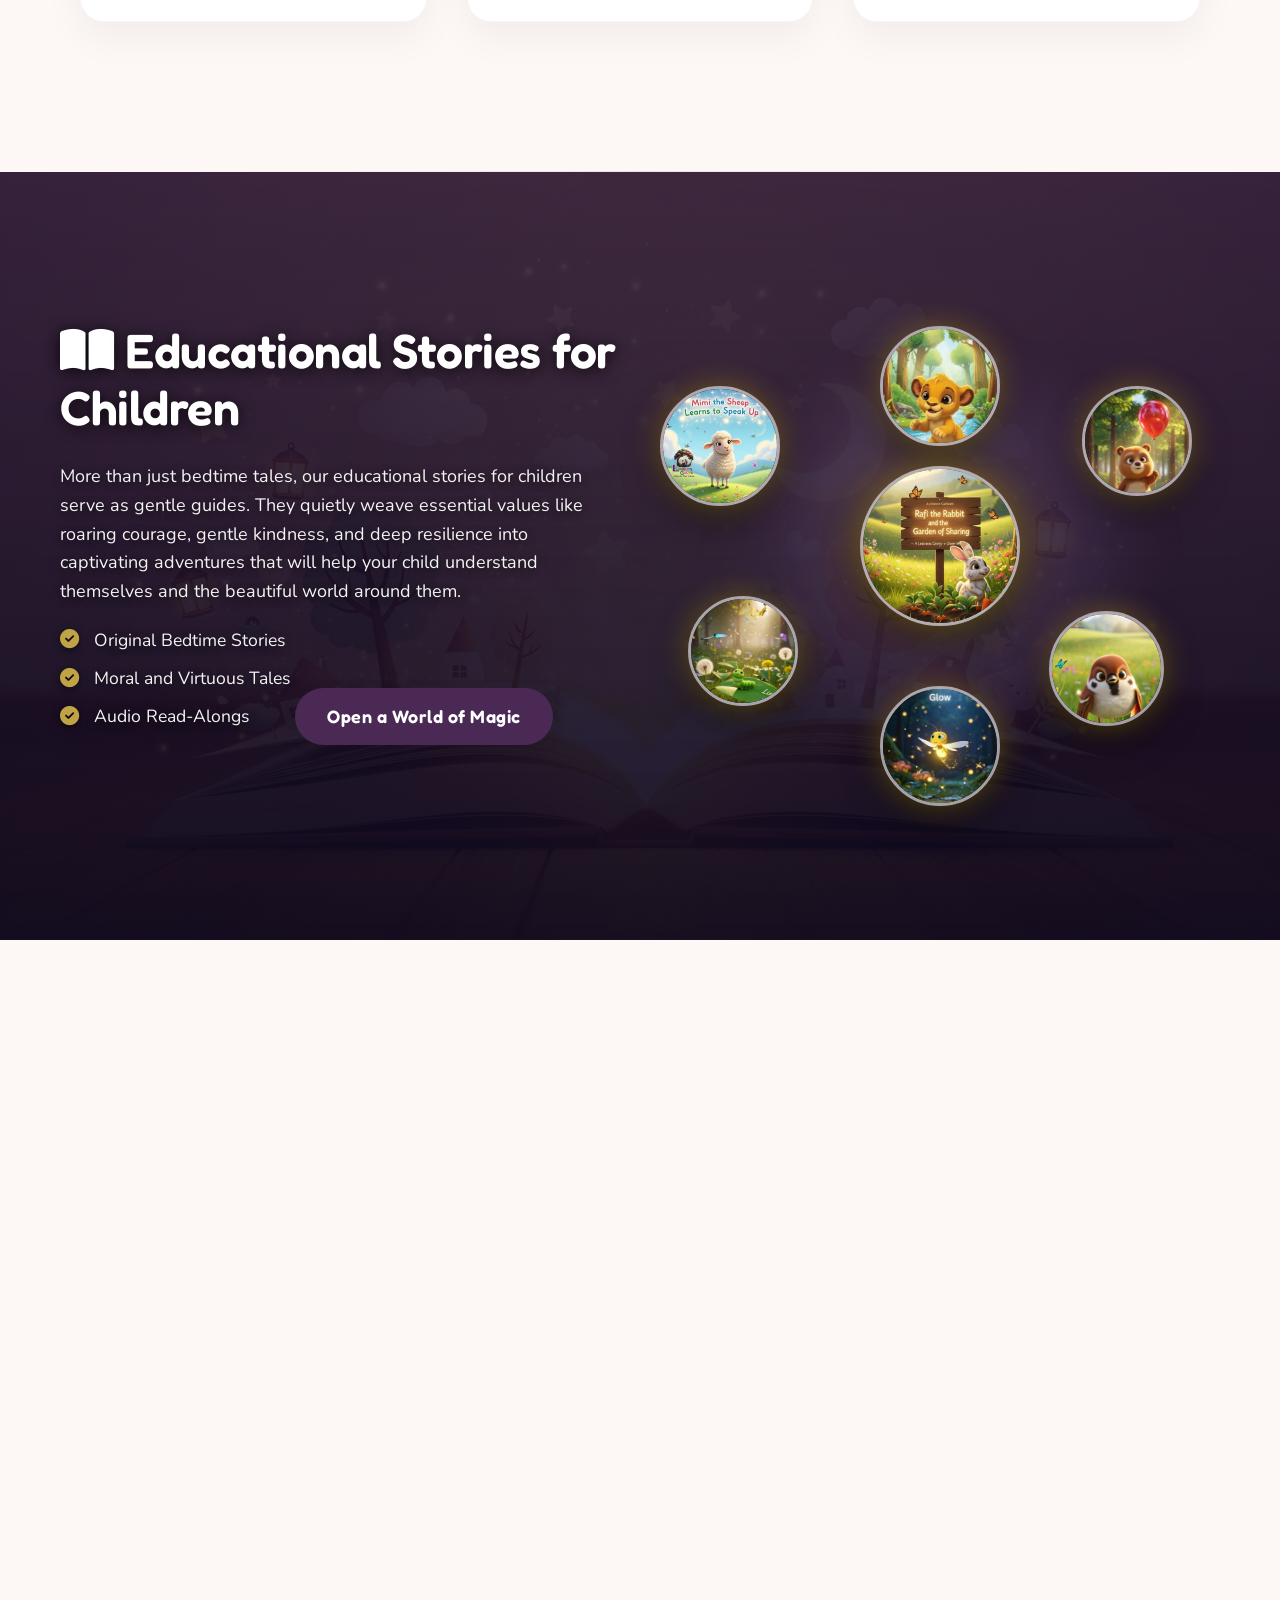
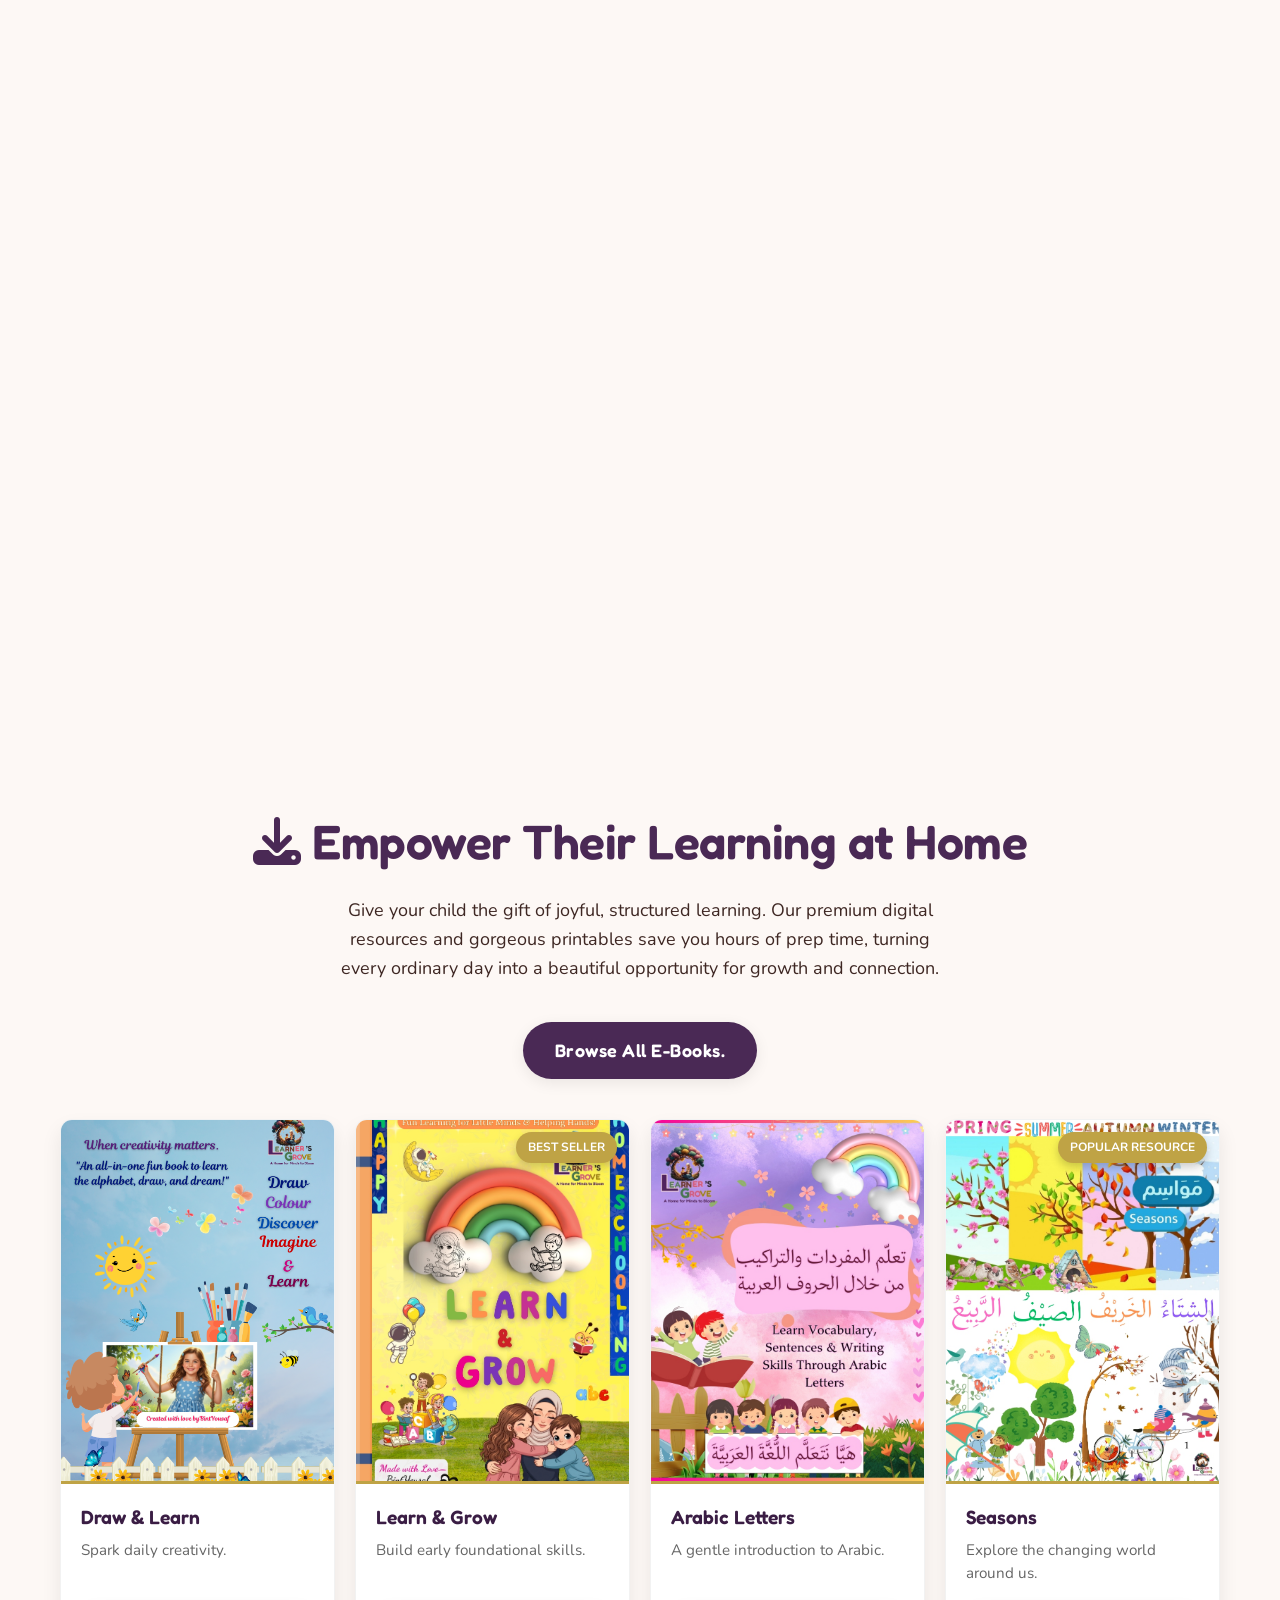
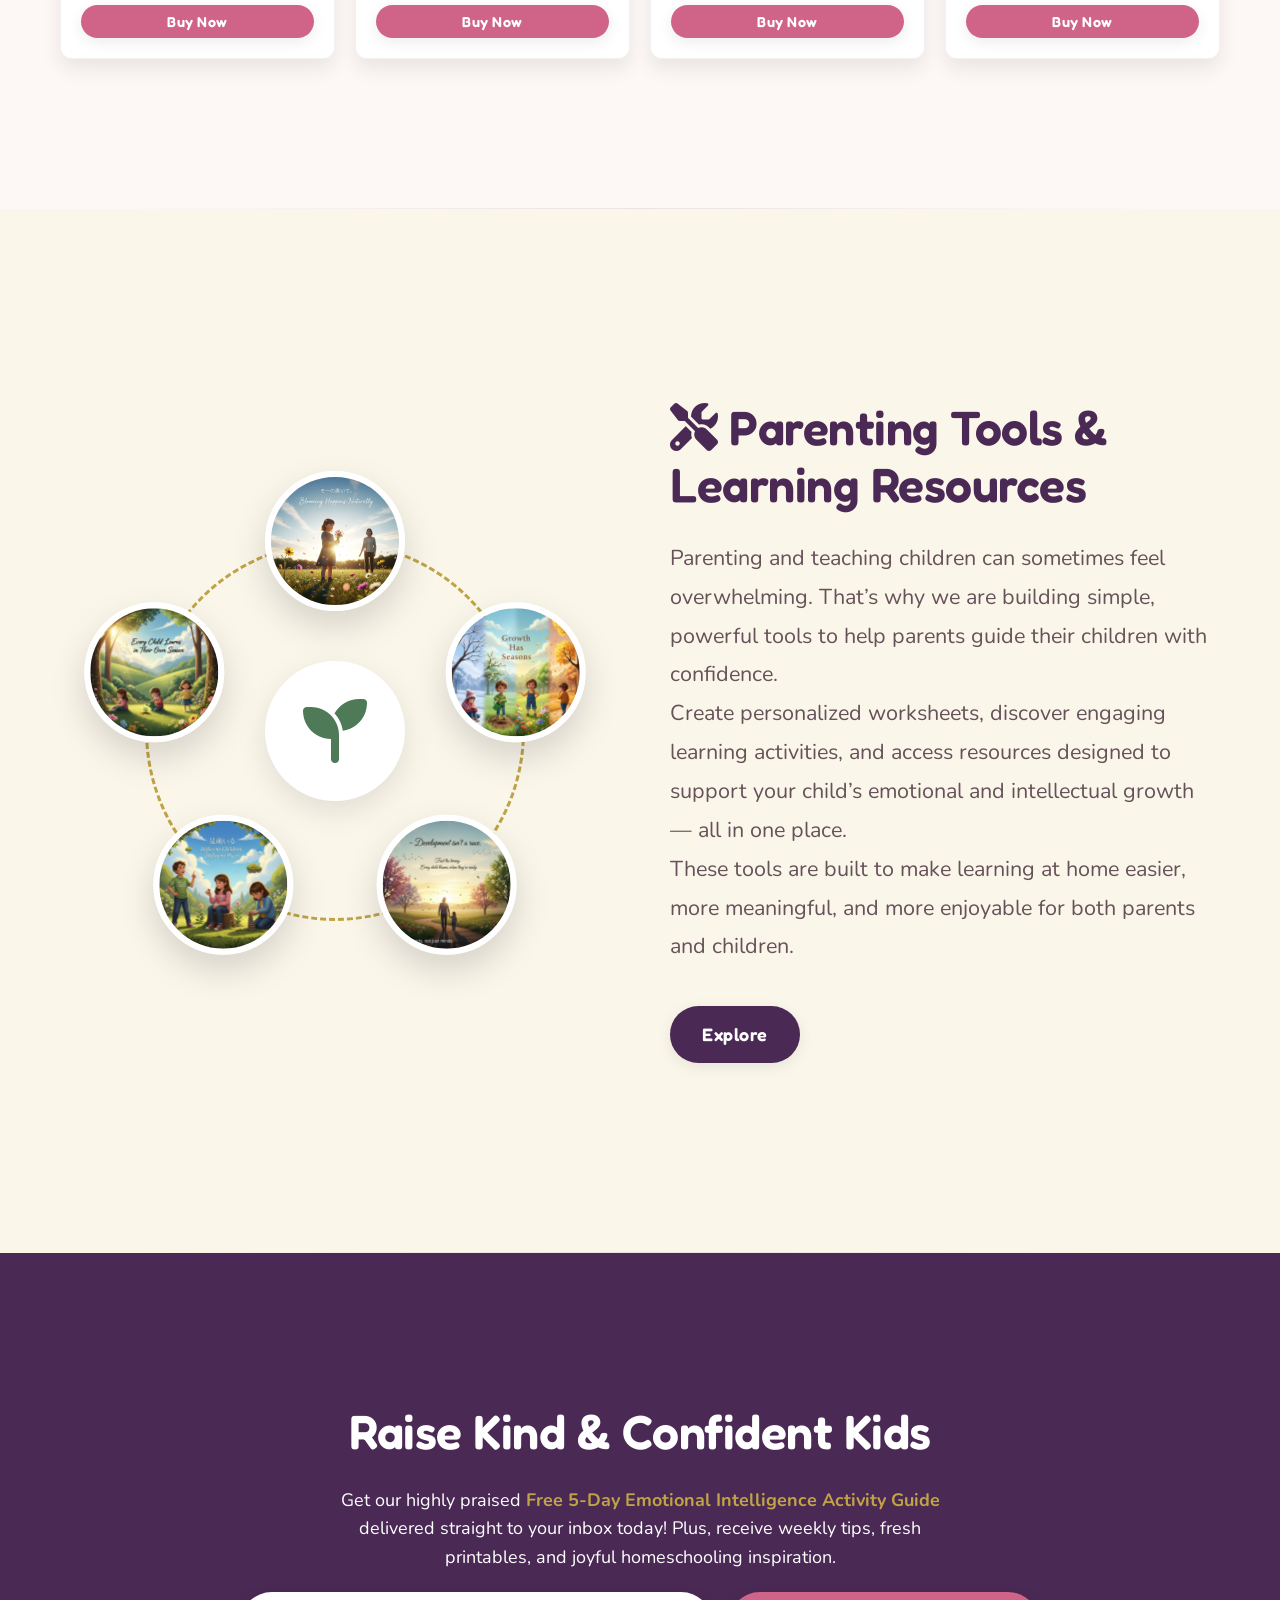
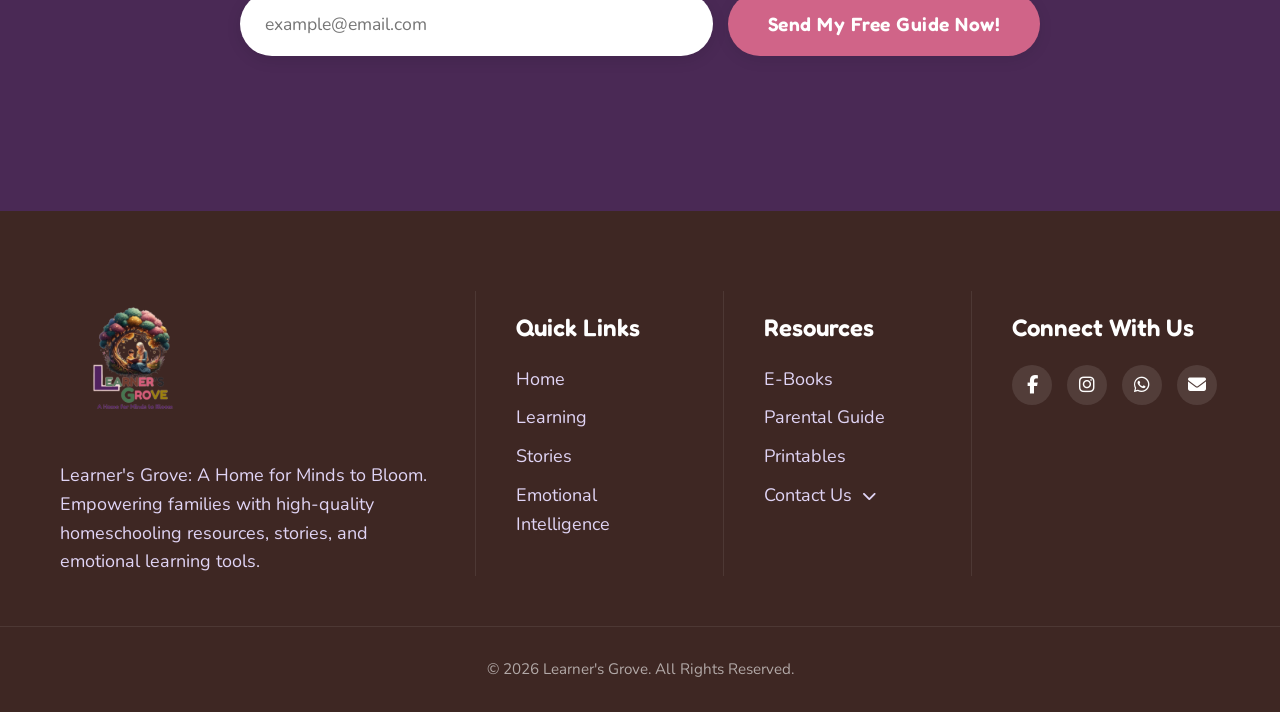
==== commit 11ab577c: "Add large assets" ====
--- a/index.html
+++ b/index.html
@@ -363,7 +363,7 @@
                     <div class="ebook-details">
                         <h4>Draw & Learn</h4>
                         <p class="ebook-benefit">Spark daily creativity.</p>
-                        <button class="btn btn-sm btn-secondary mt-2">Download PDF</button>
+                        <button class="btn btn-sm btn-secondary mt-2 buy-now-btn">Buy Now</button>
                     </div>
                 </div>
                 <div class="ebook-item">
@@ -374,7 +374,7 @@
                     <div class="ebook-details">
                         <h4>Learn & Grow</h4>
                         <p class="ebook-benefit">Build early foundational skills.</p>
-                        <button class="btn btn-sm btn-secondary mt-2">Download PDF</button>
+                        <button class="btn btn-sm btn-secondary mt-2 buy-now-btn">Buy Now</button>
                     </div>
                 </div>
                 <div class="ebook-item">
@@ -384,7 +384,7 @@
                     <div class="ebook-details">
                         <h4>Arabic Letters</h4>
                         <p class="ebook-benefit">A gentle introduction to Arabic.</p>
-                        <button class="btn btn-sm btn-secondary mt-2">Get Free Sample</button>
+                        <button class="btn btn-sm btn-secondary mt-2 buy-now-btn">Buy Now</button>
                     </div>
                 </div>
                 <div class="ebook-item">
@@ -395,7 +395,7 @@
                     <div class="ebook-details">
                         <h4>Seasons</h4>
                         <p class="ebook-benefit">Explore the changing world around us.</p>
-                        <button class="btn btn-sm btn-secondary mt-2">Download PDF</button>
+                        <button class="btn btn-sm btn-secondary mt-2 buy-now-btn">Buy Now</button>
                     </div>
                 </div>
             </div>
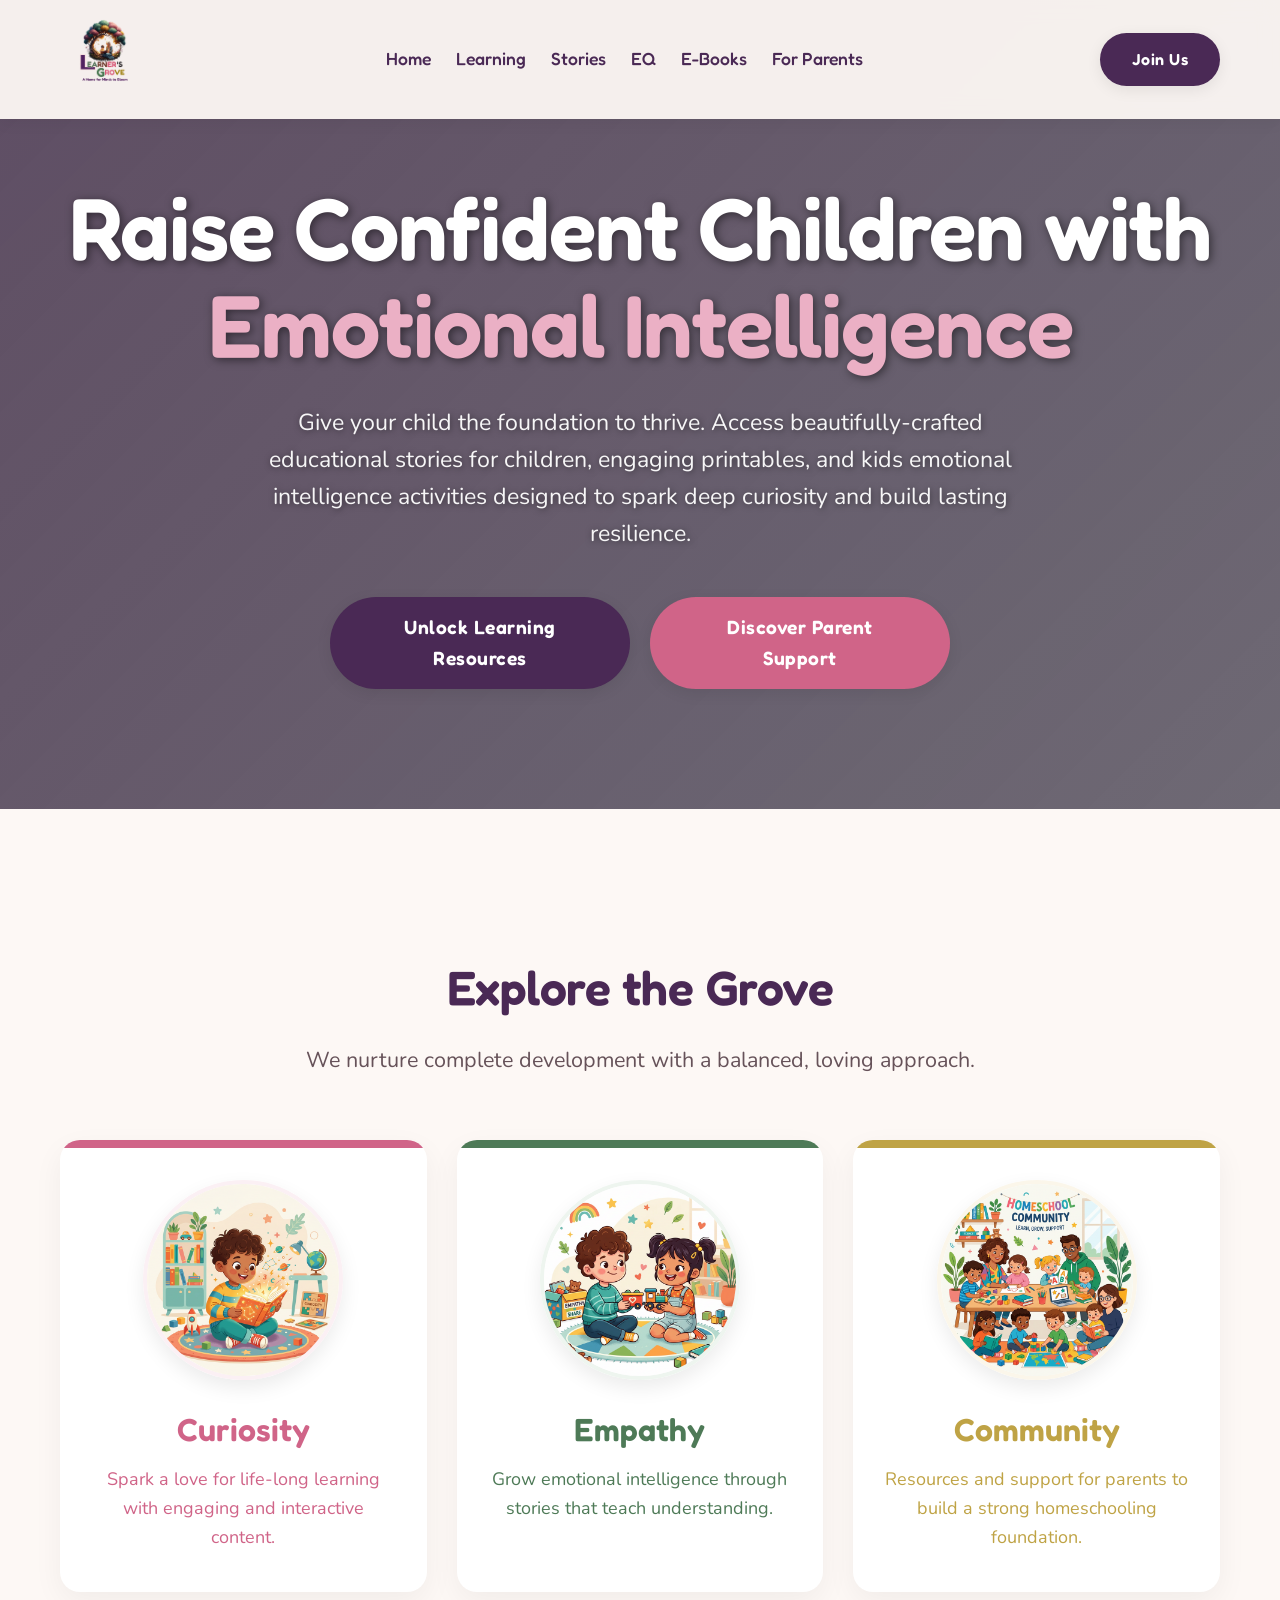
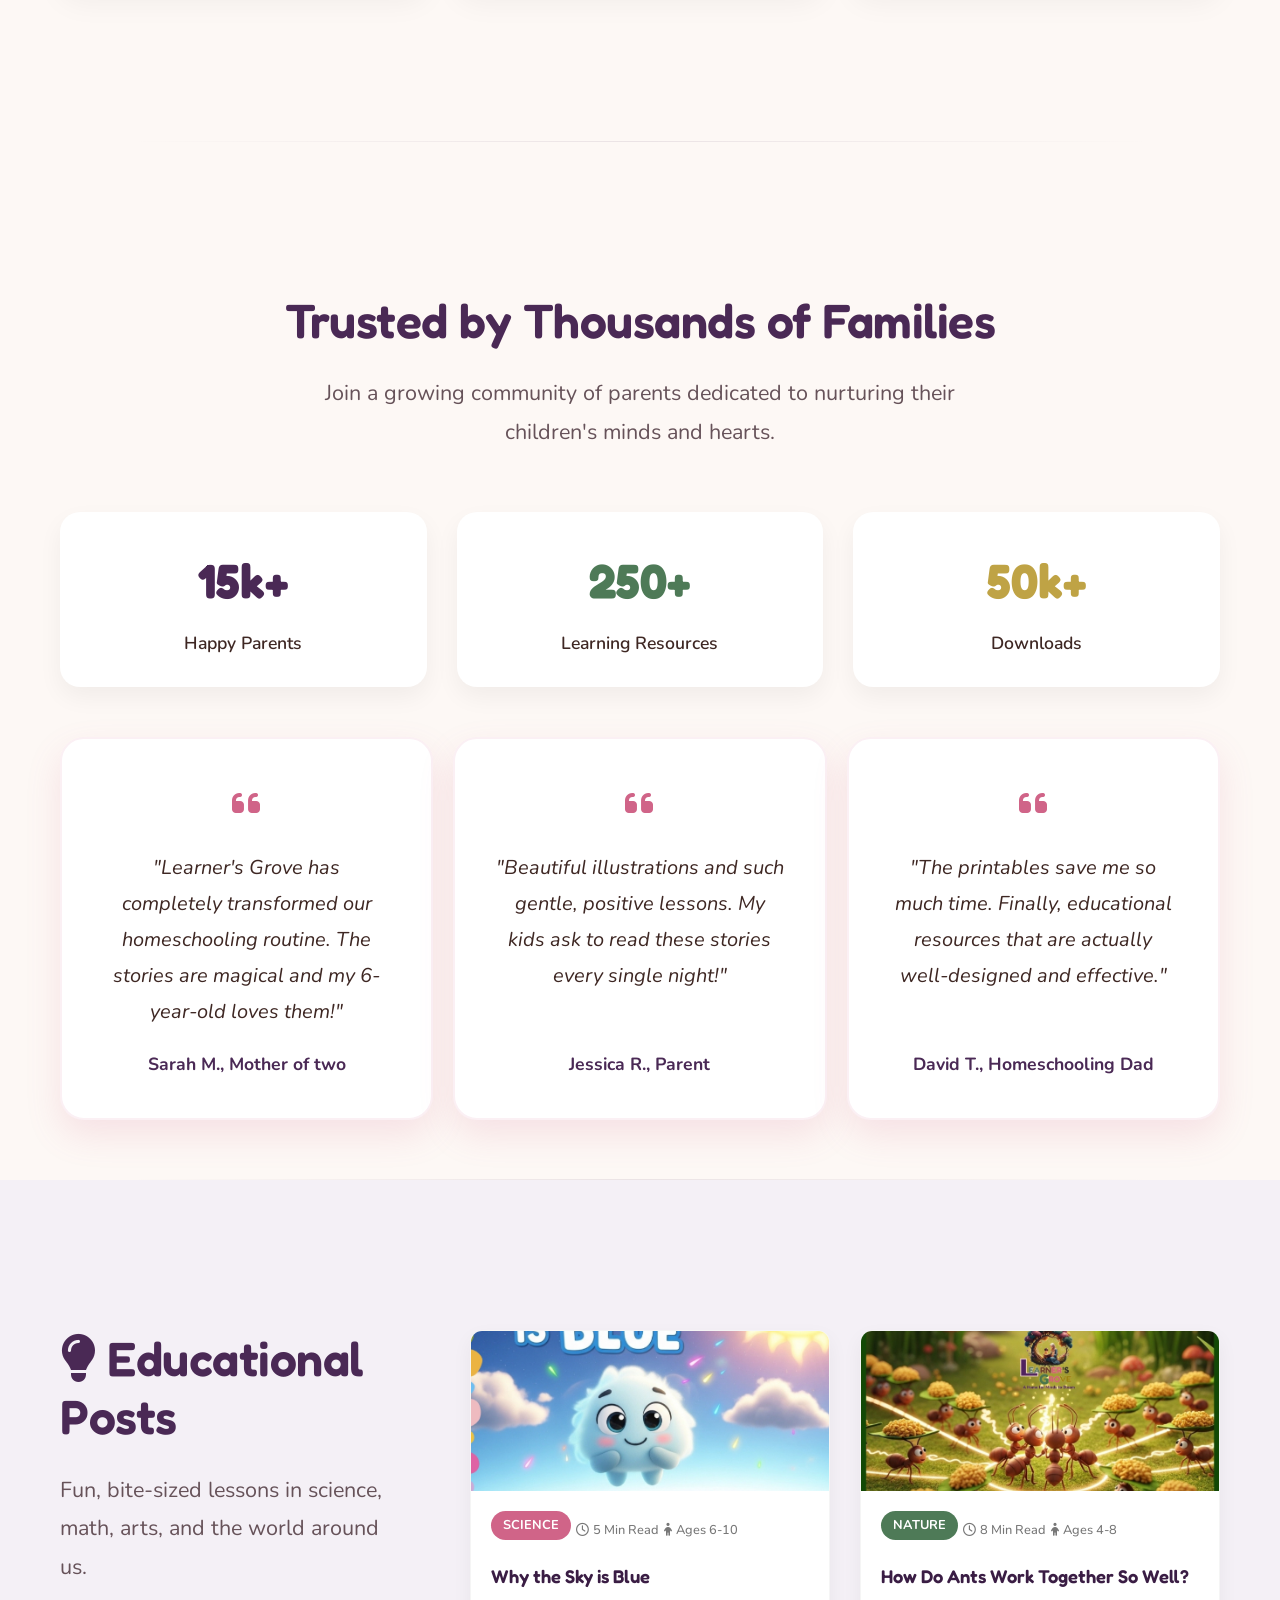
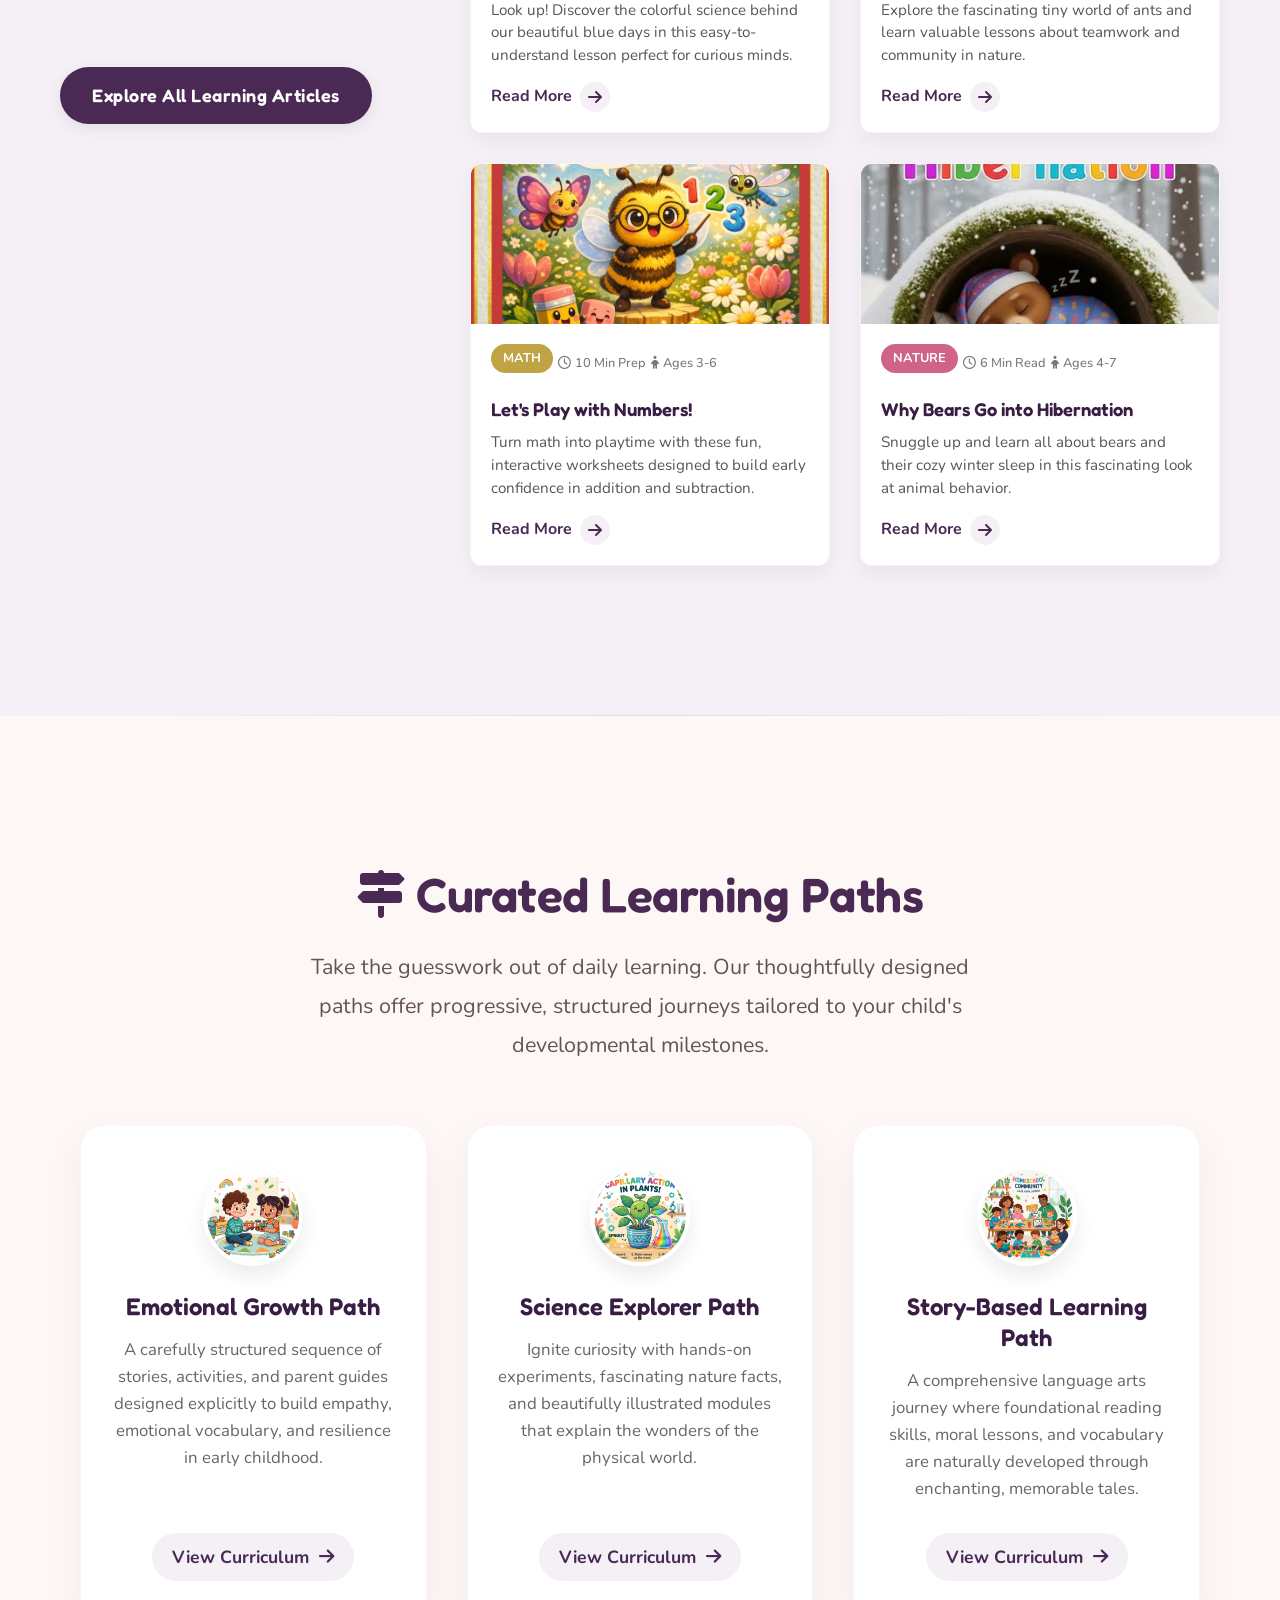
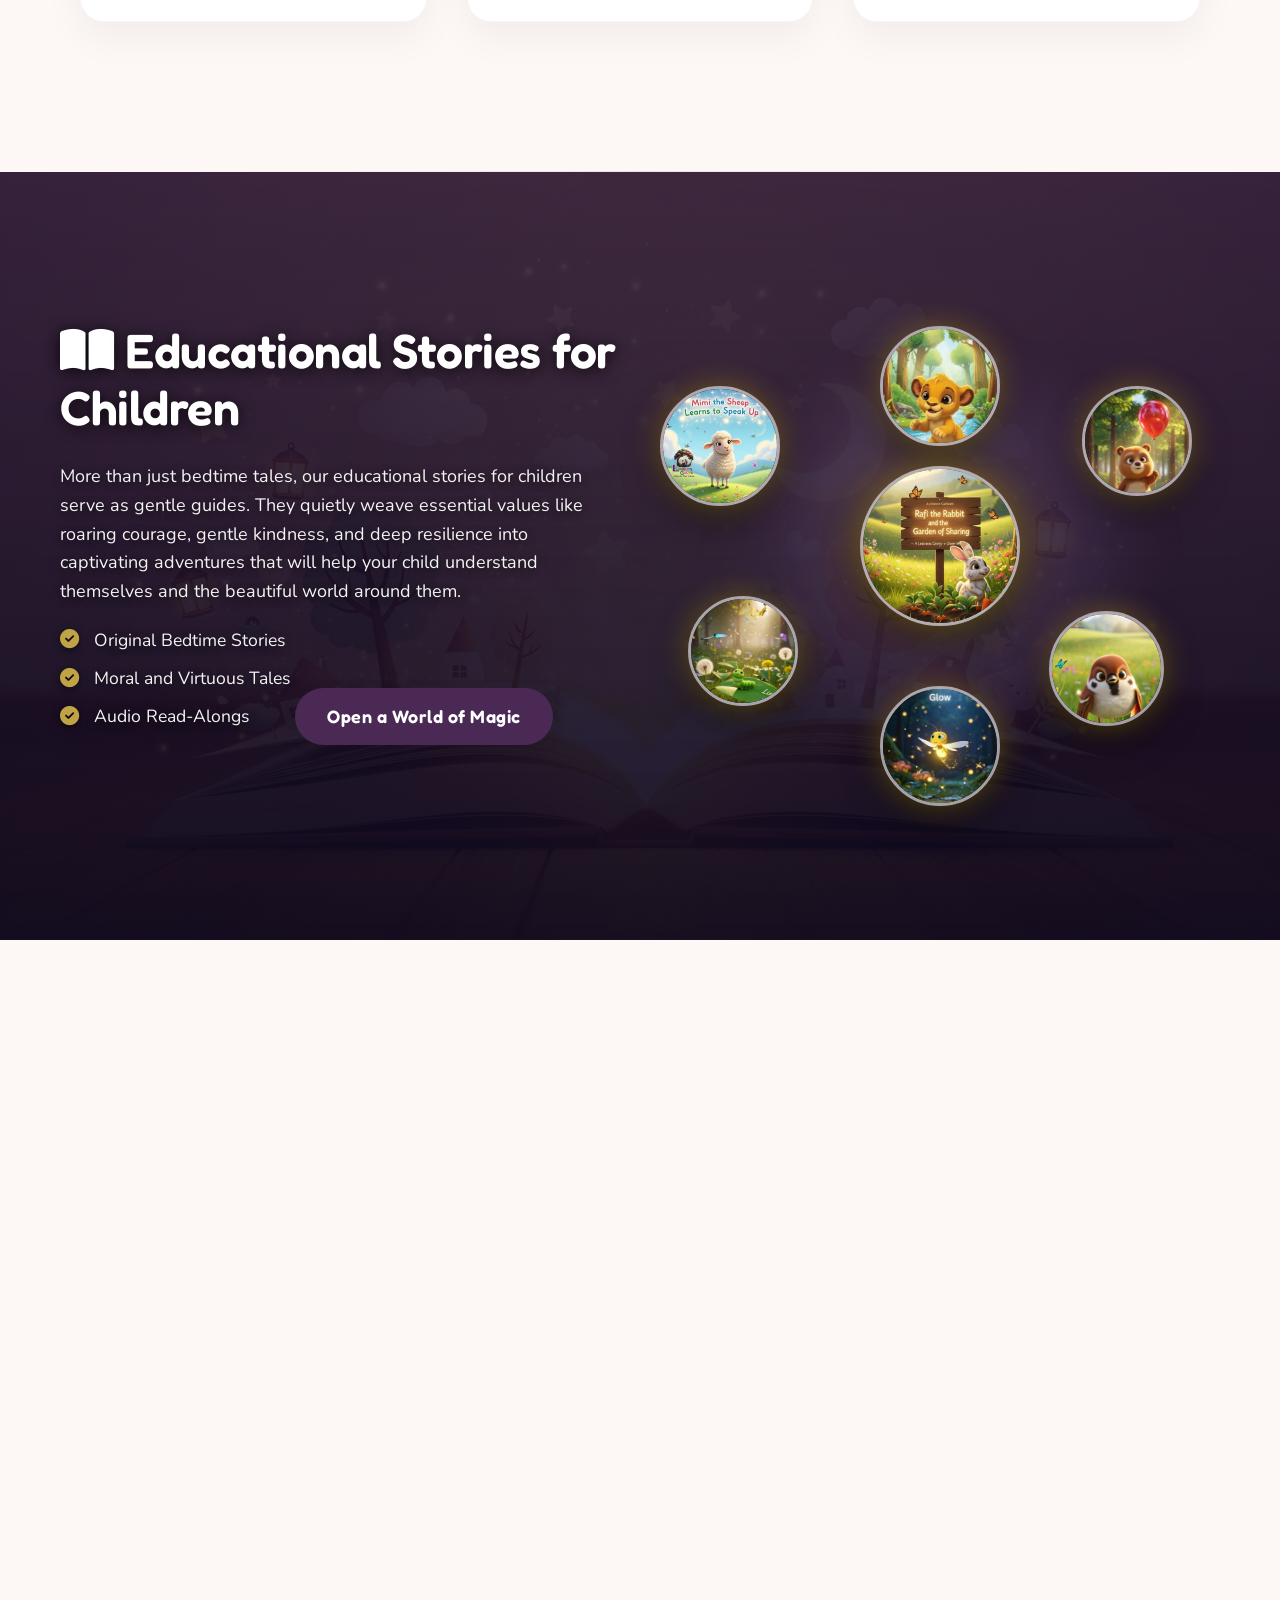
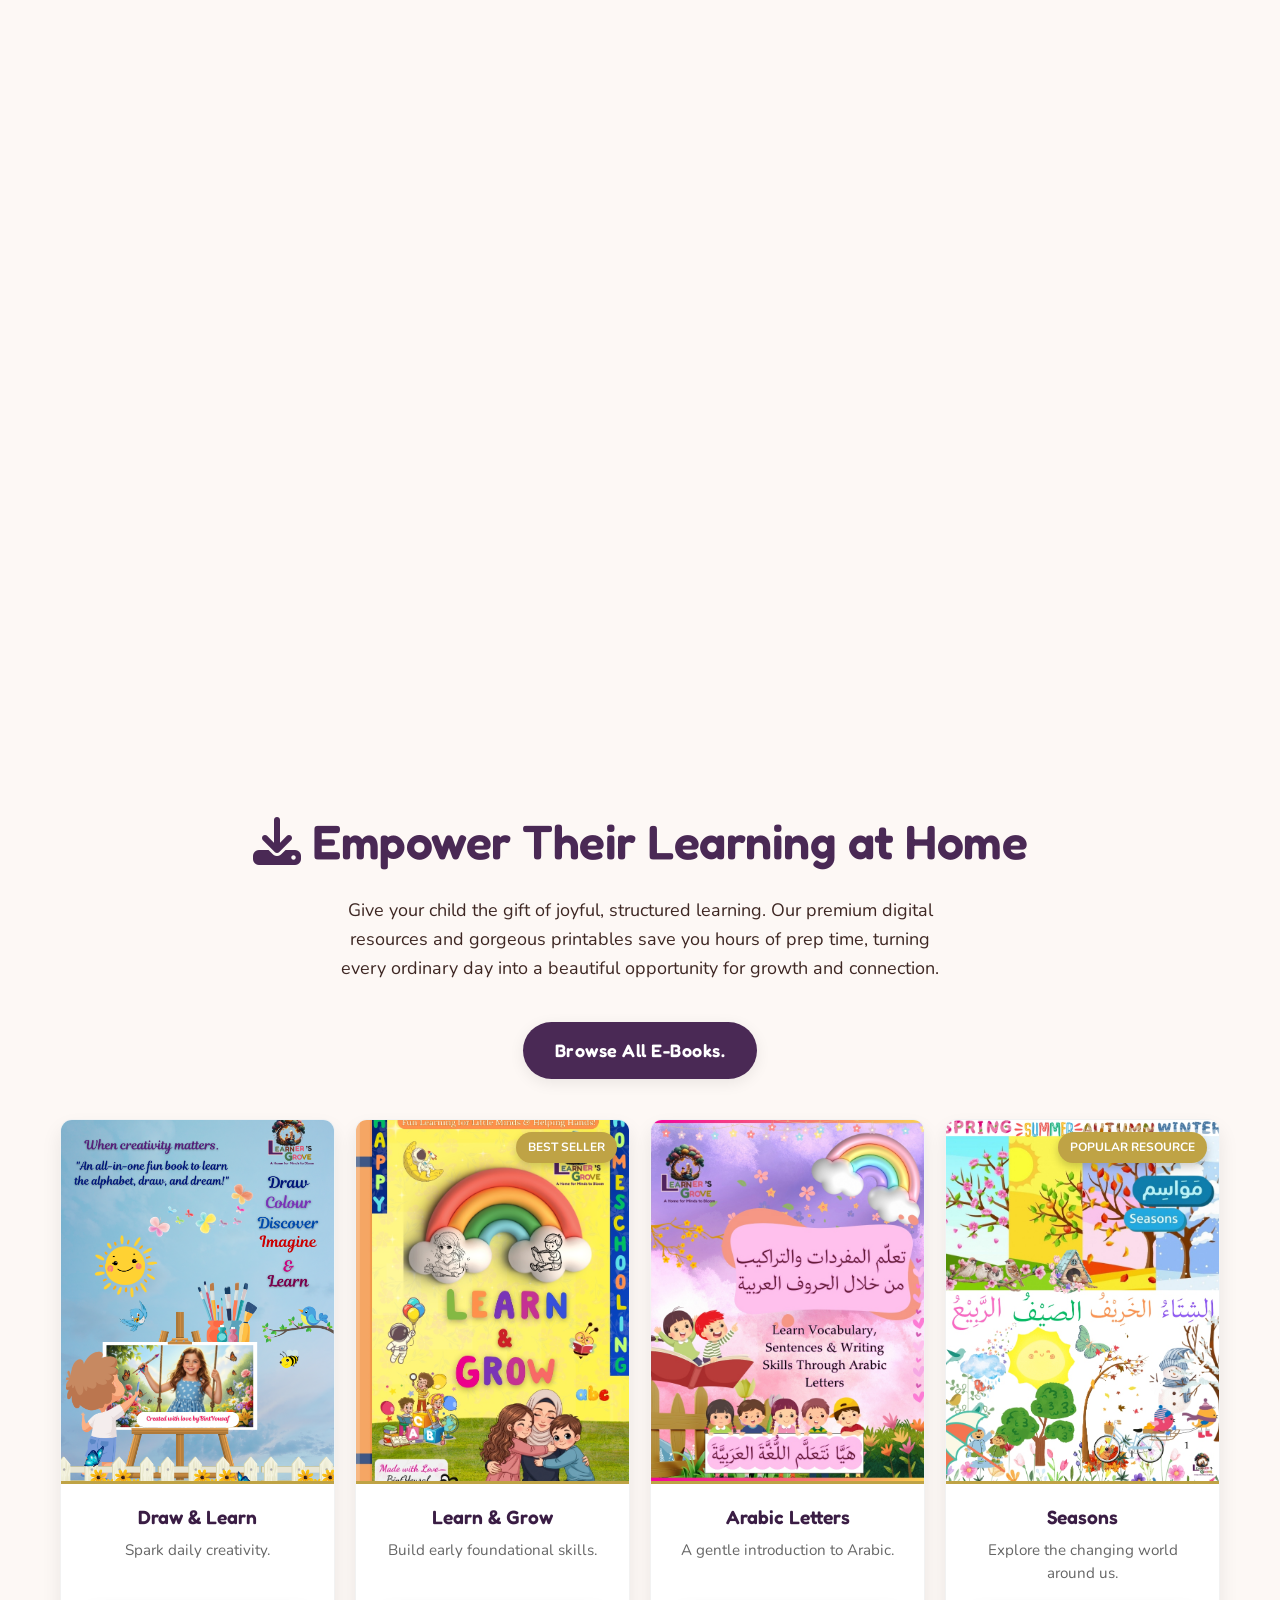
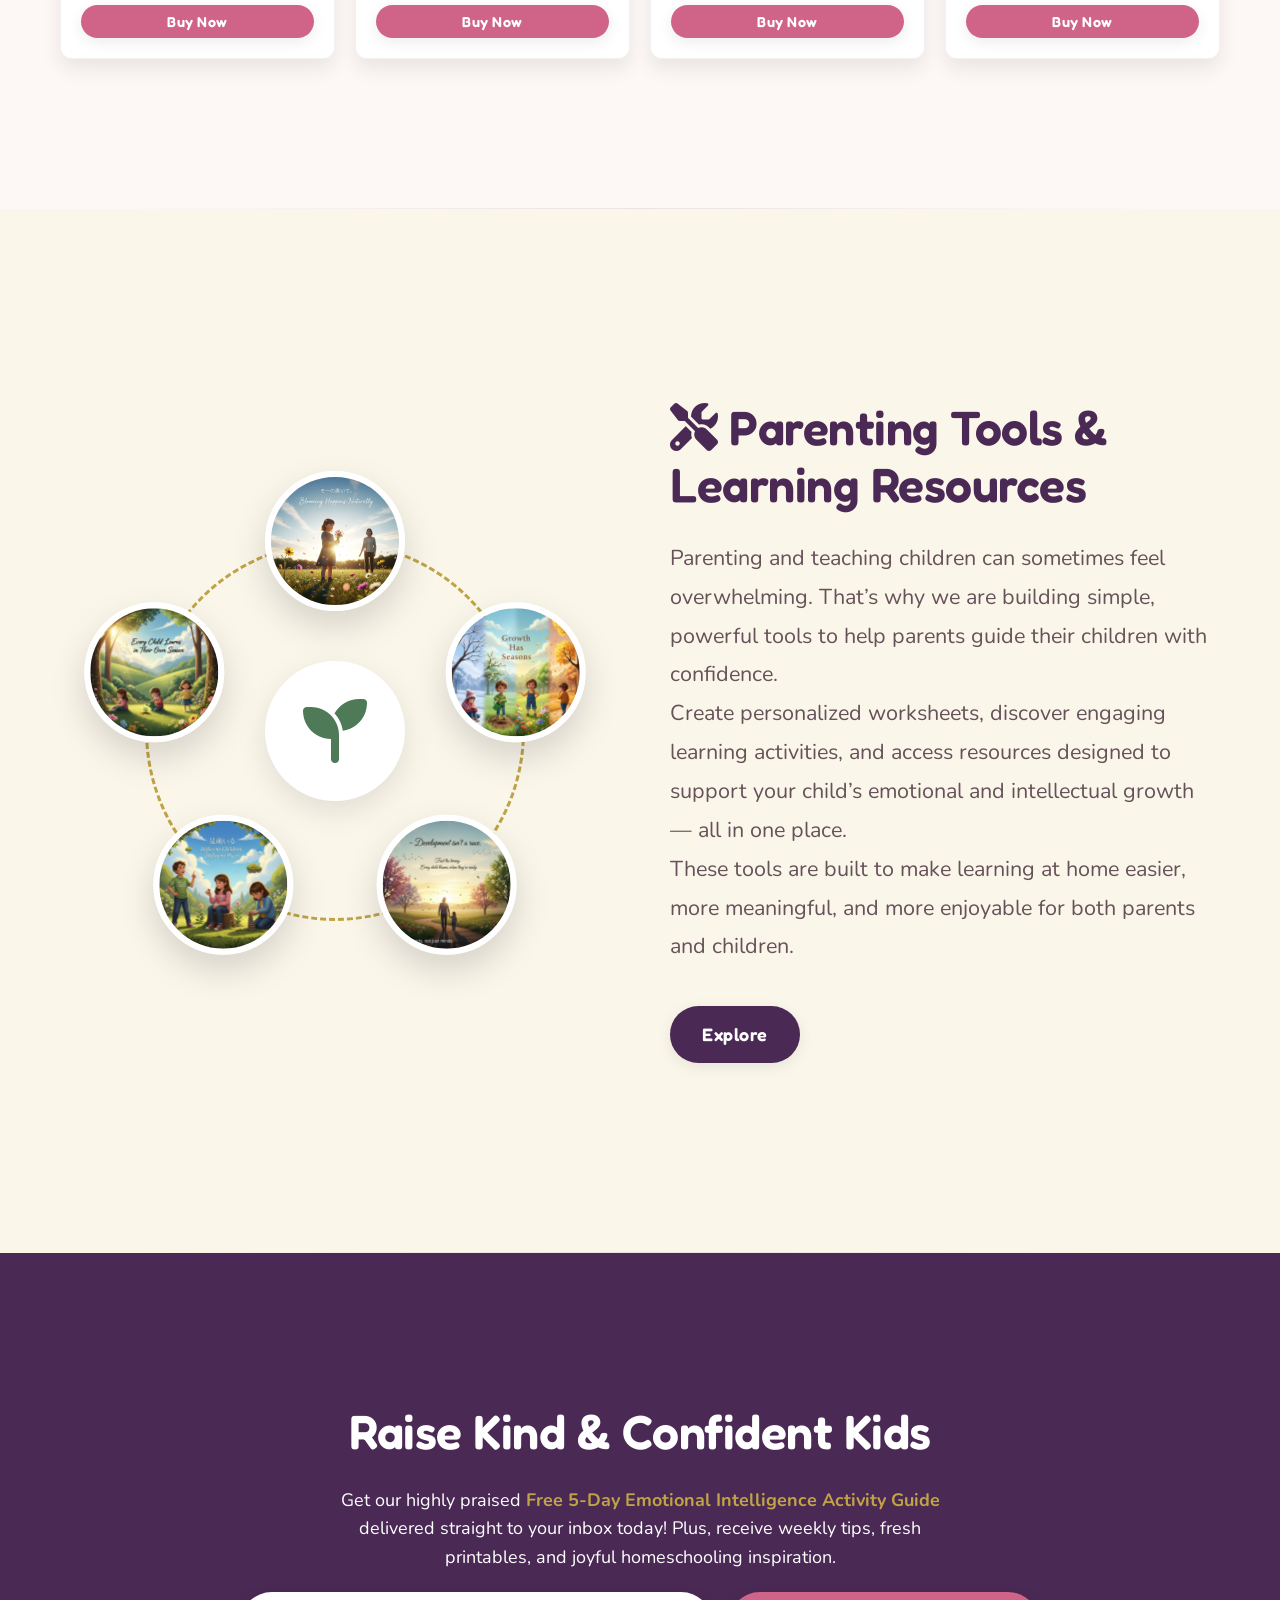
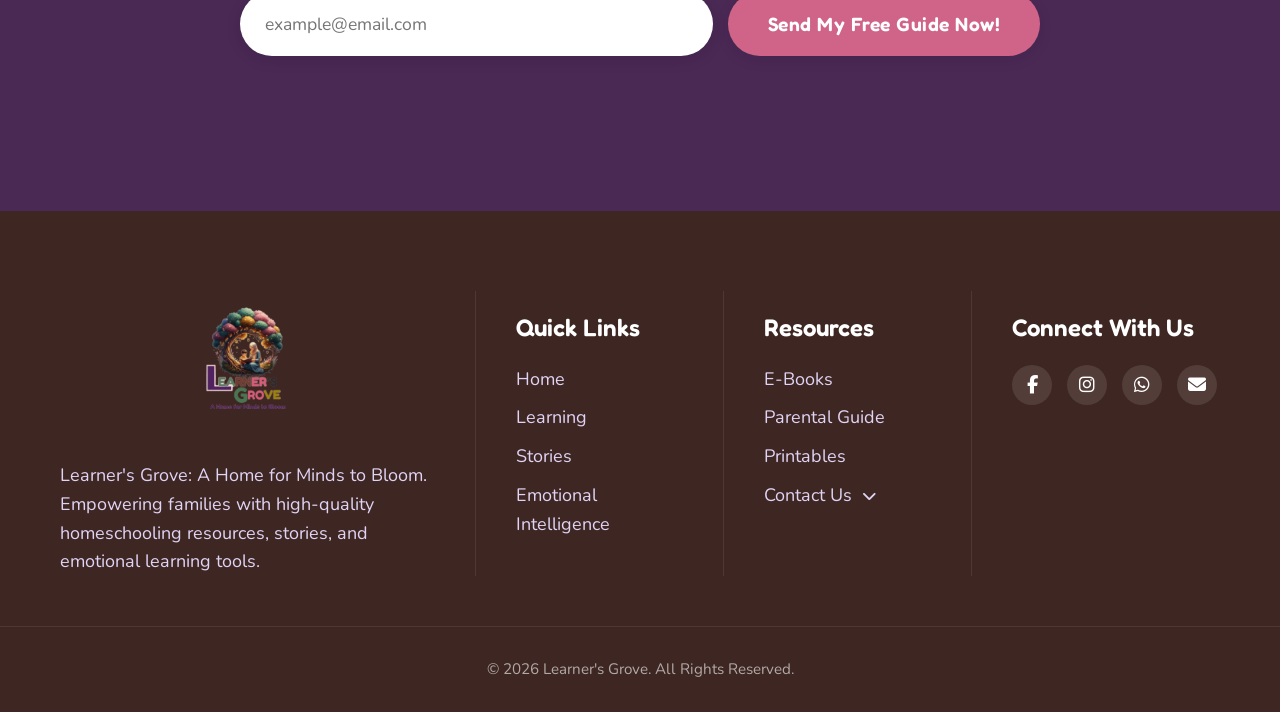
==== commit 214a626d: "Add large assets" ====
--- a/index.html
+++ b/index.html
@@ -424,7 +424,7 @@
                     </div>
                 </div>
                 <div class="parents-text">
-                    <div class="section-title text-left" style="text-align: left;">
+                    <div class="section-title">
                         <h2><i class="fas fa-tools"></i> Parenting Tools & Learning Resources</h2>
                         <p>Parenting and teaching children can sometimes feel overwhelming. That’s why we are building
                             simple,
--- a/style.css
+++ b/style.css
@@ -1396,7 +1396,7 @@
     display: flex;
     flex-direction: column;
     flex-grow: 1;
-    text-align: left;
+    text-align: center;
 }
 
 .ebook-details h4 {
@@ -1712,7 +1712,7 @@
     }
 
     .footer-logo img {
-        margin: 0 0 20px 0;
+        margin: 0 auto 20px;
     }
 
     .social-icons {
@@ -1752,7 +1752,7 @@
 }
 
 .check-list li {
-    justify-content: center;
+    justify-content: flex-start;
     text-align: left;
 }
 
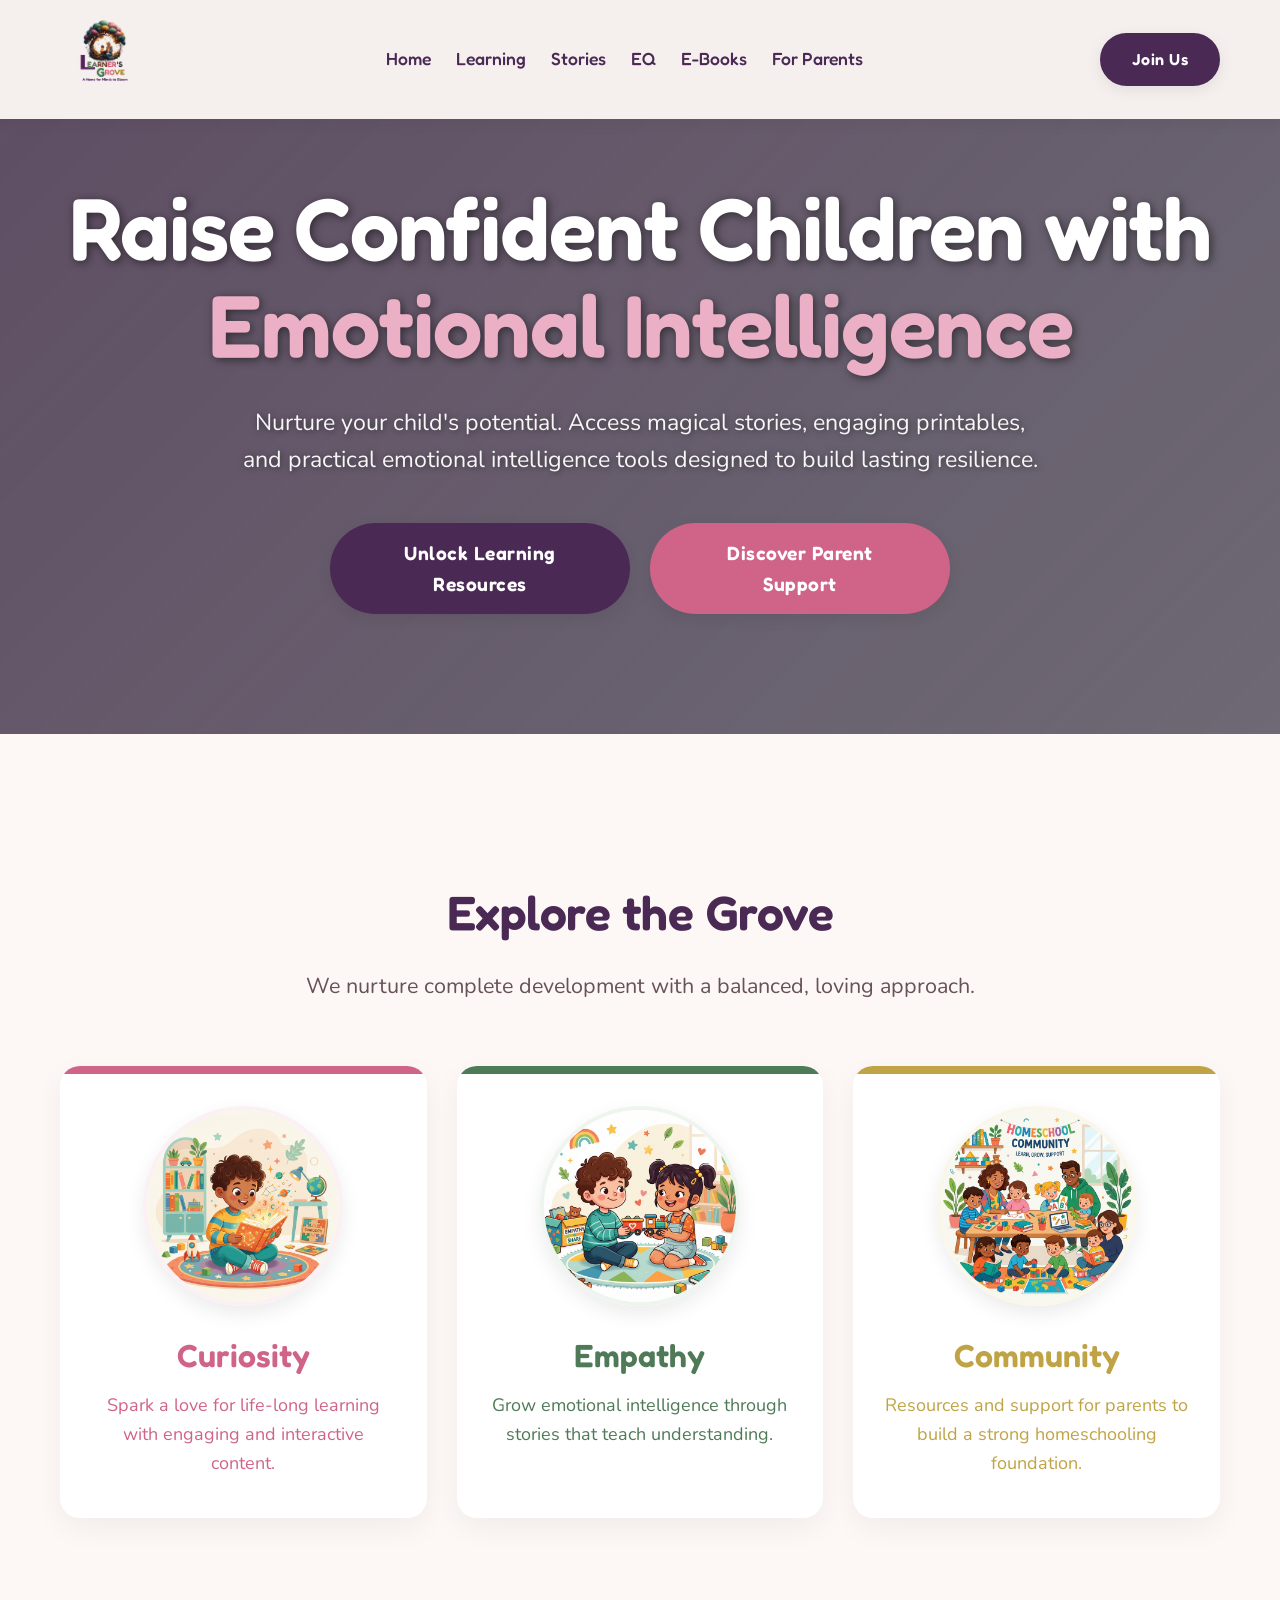
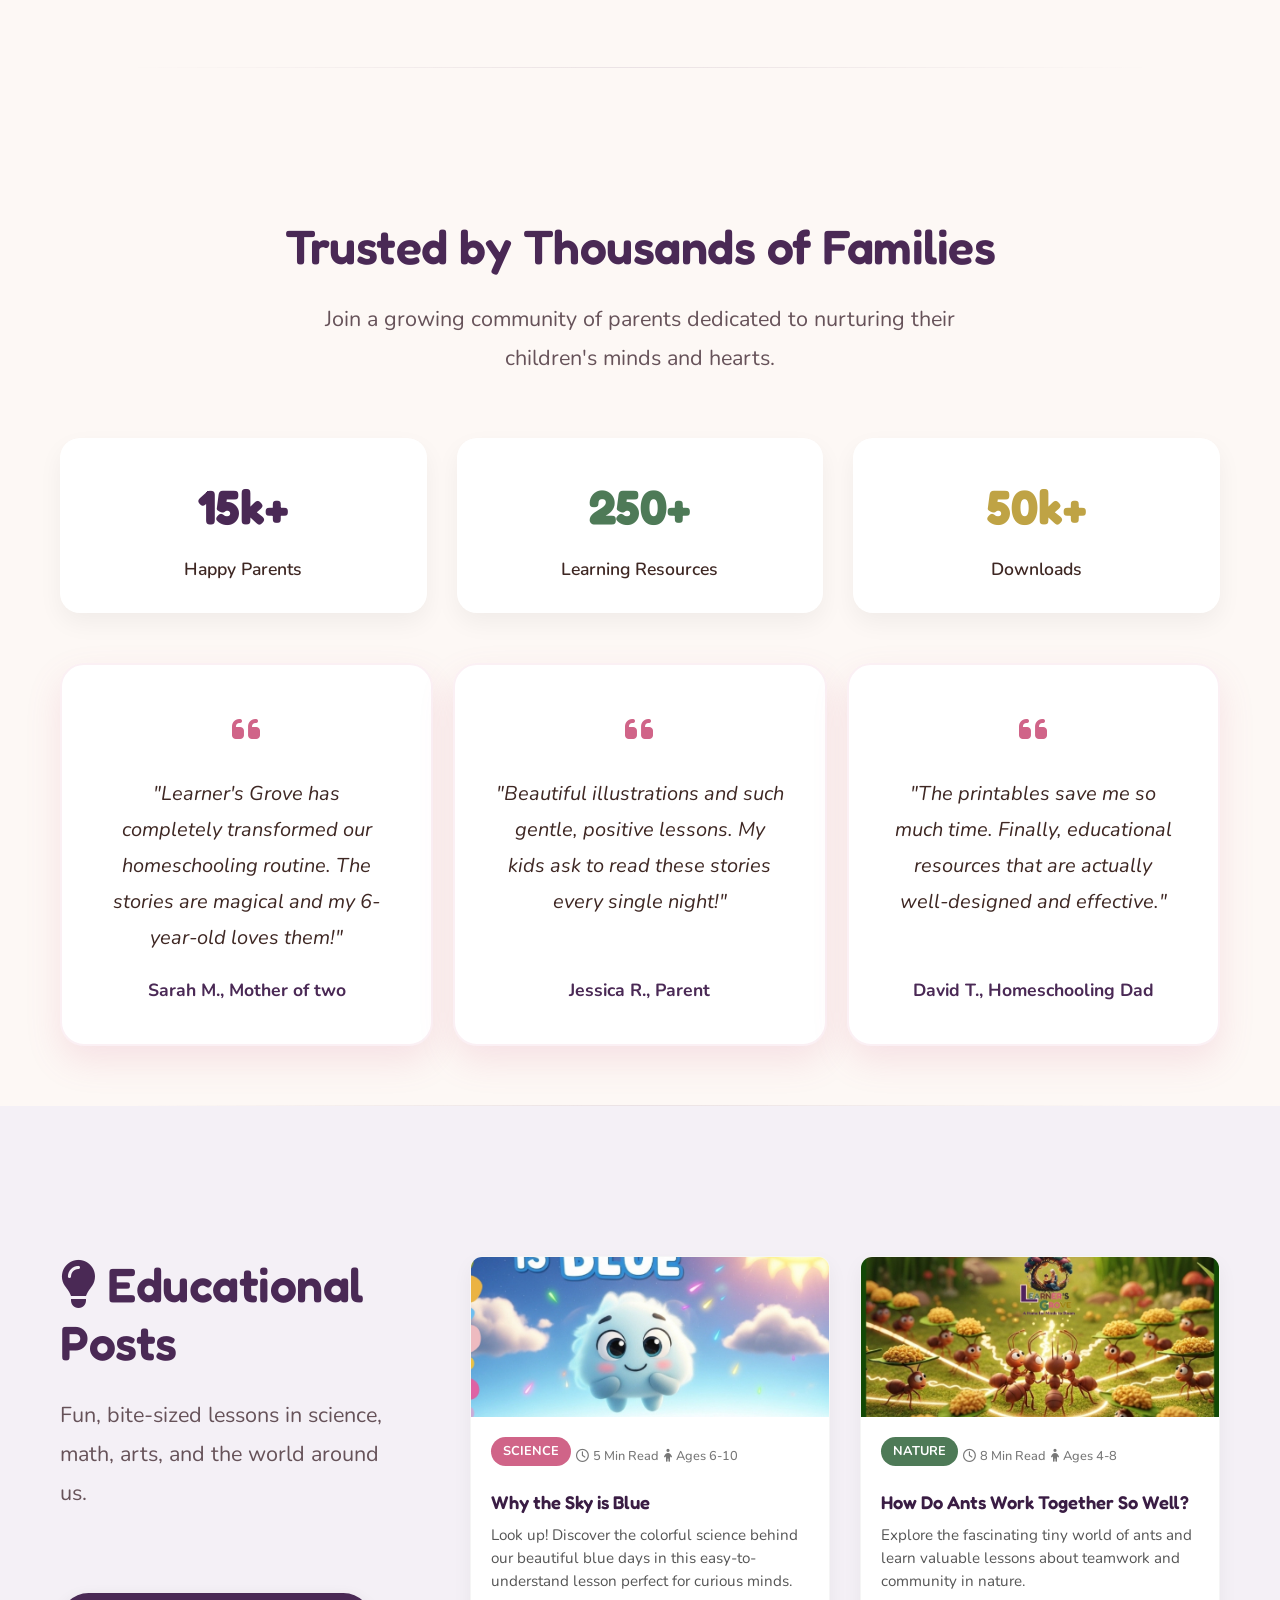
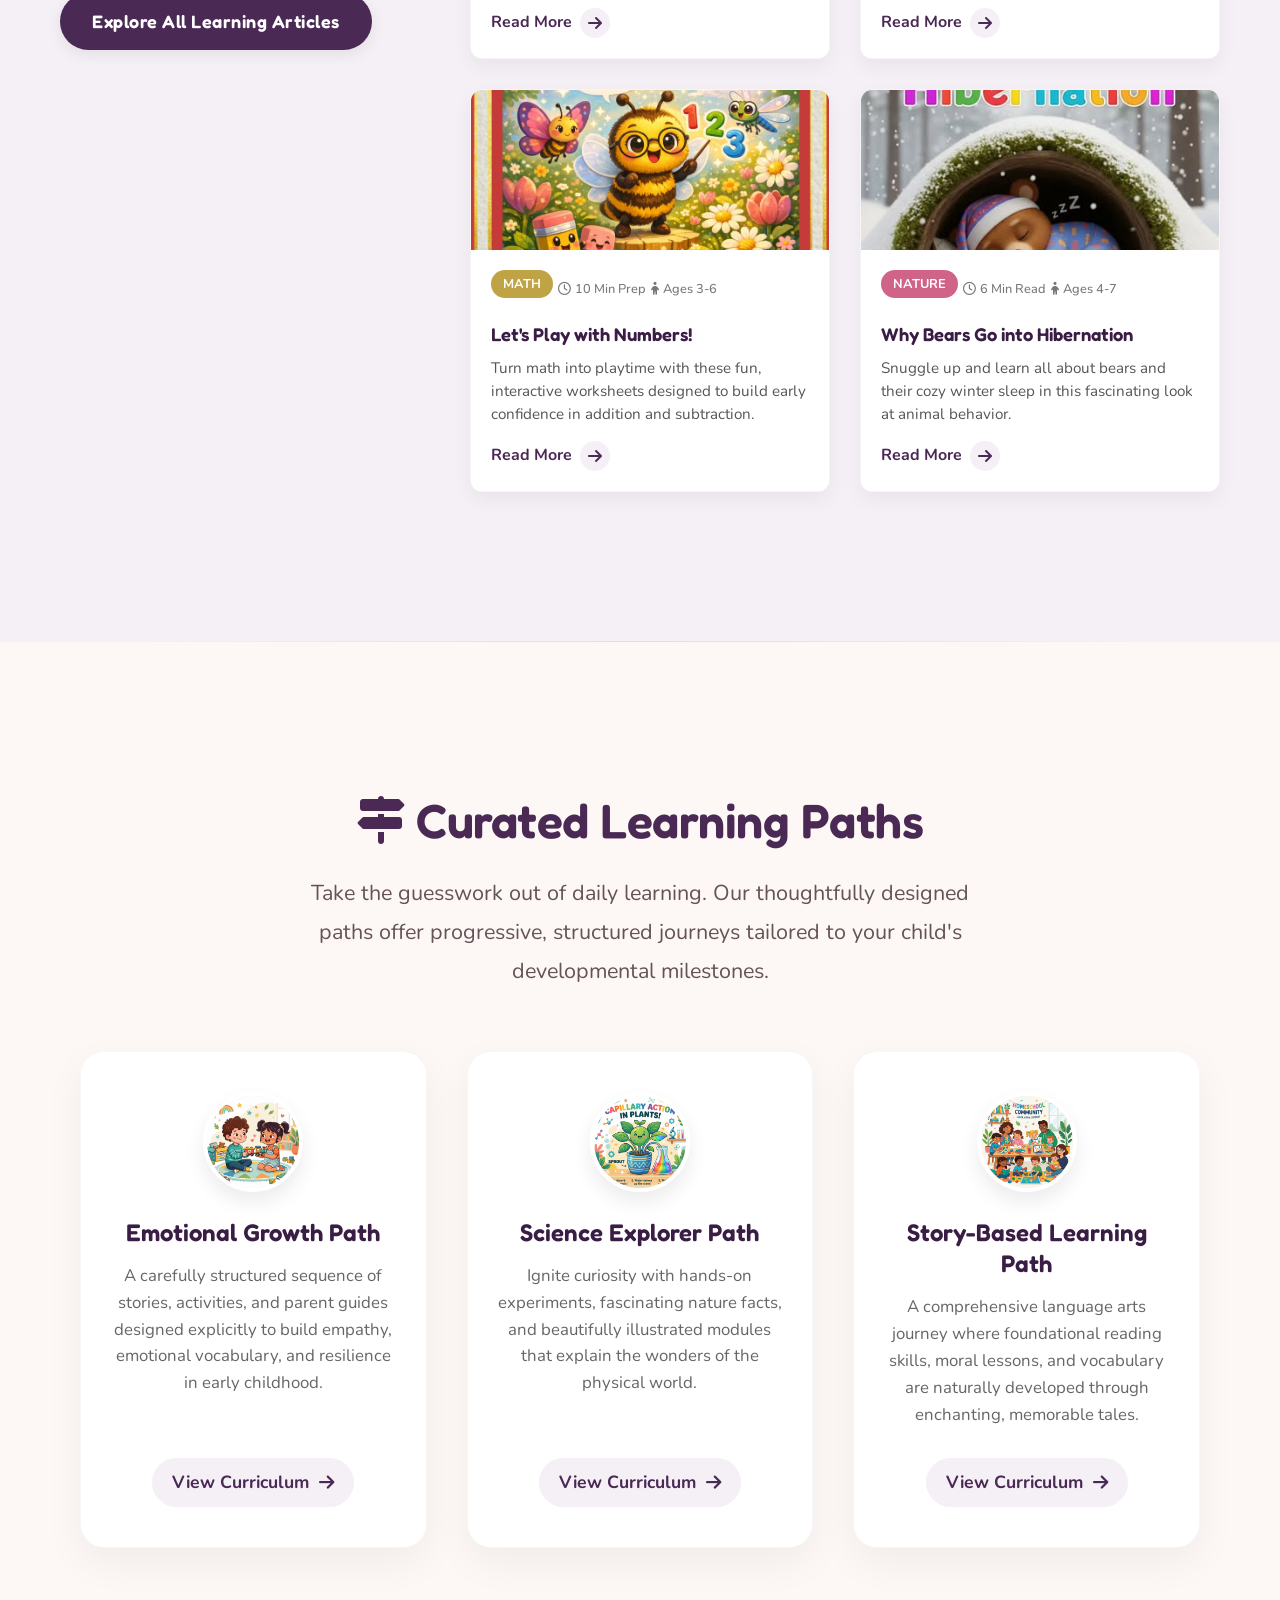
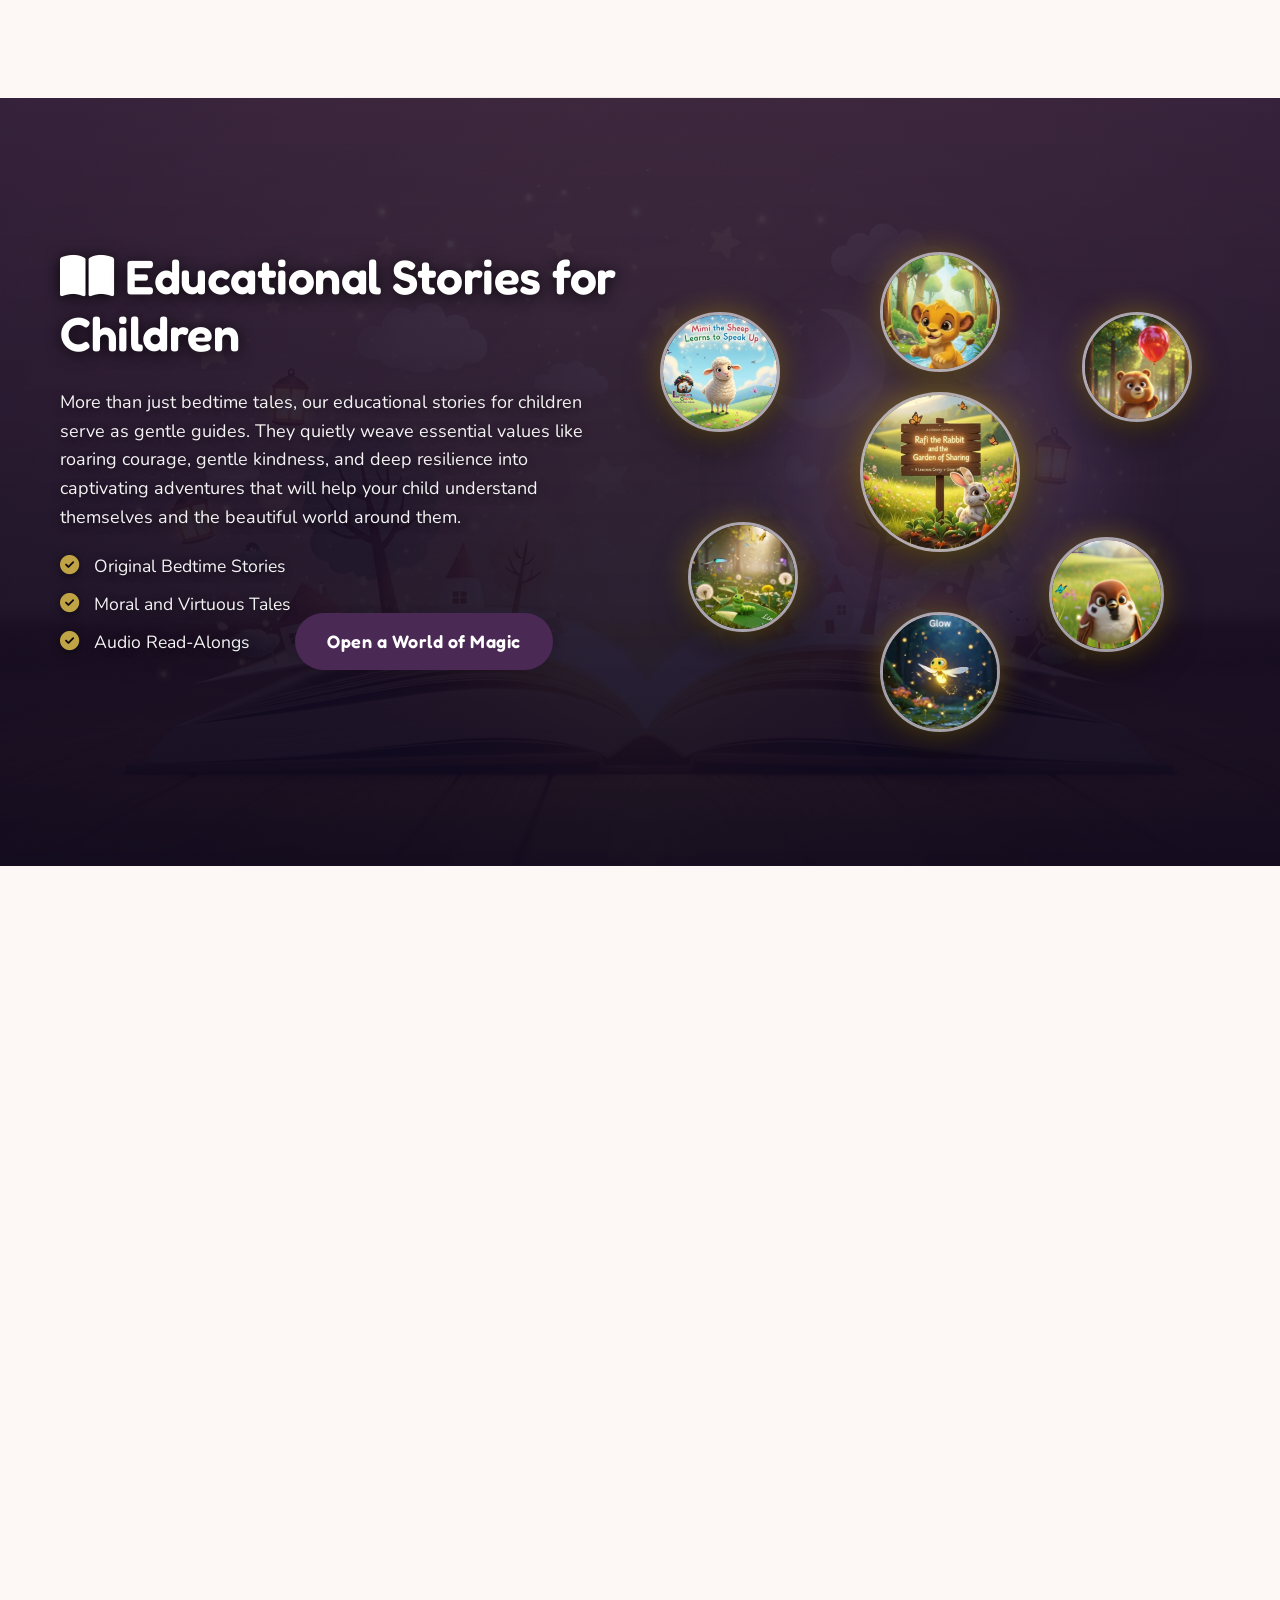
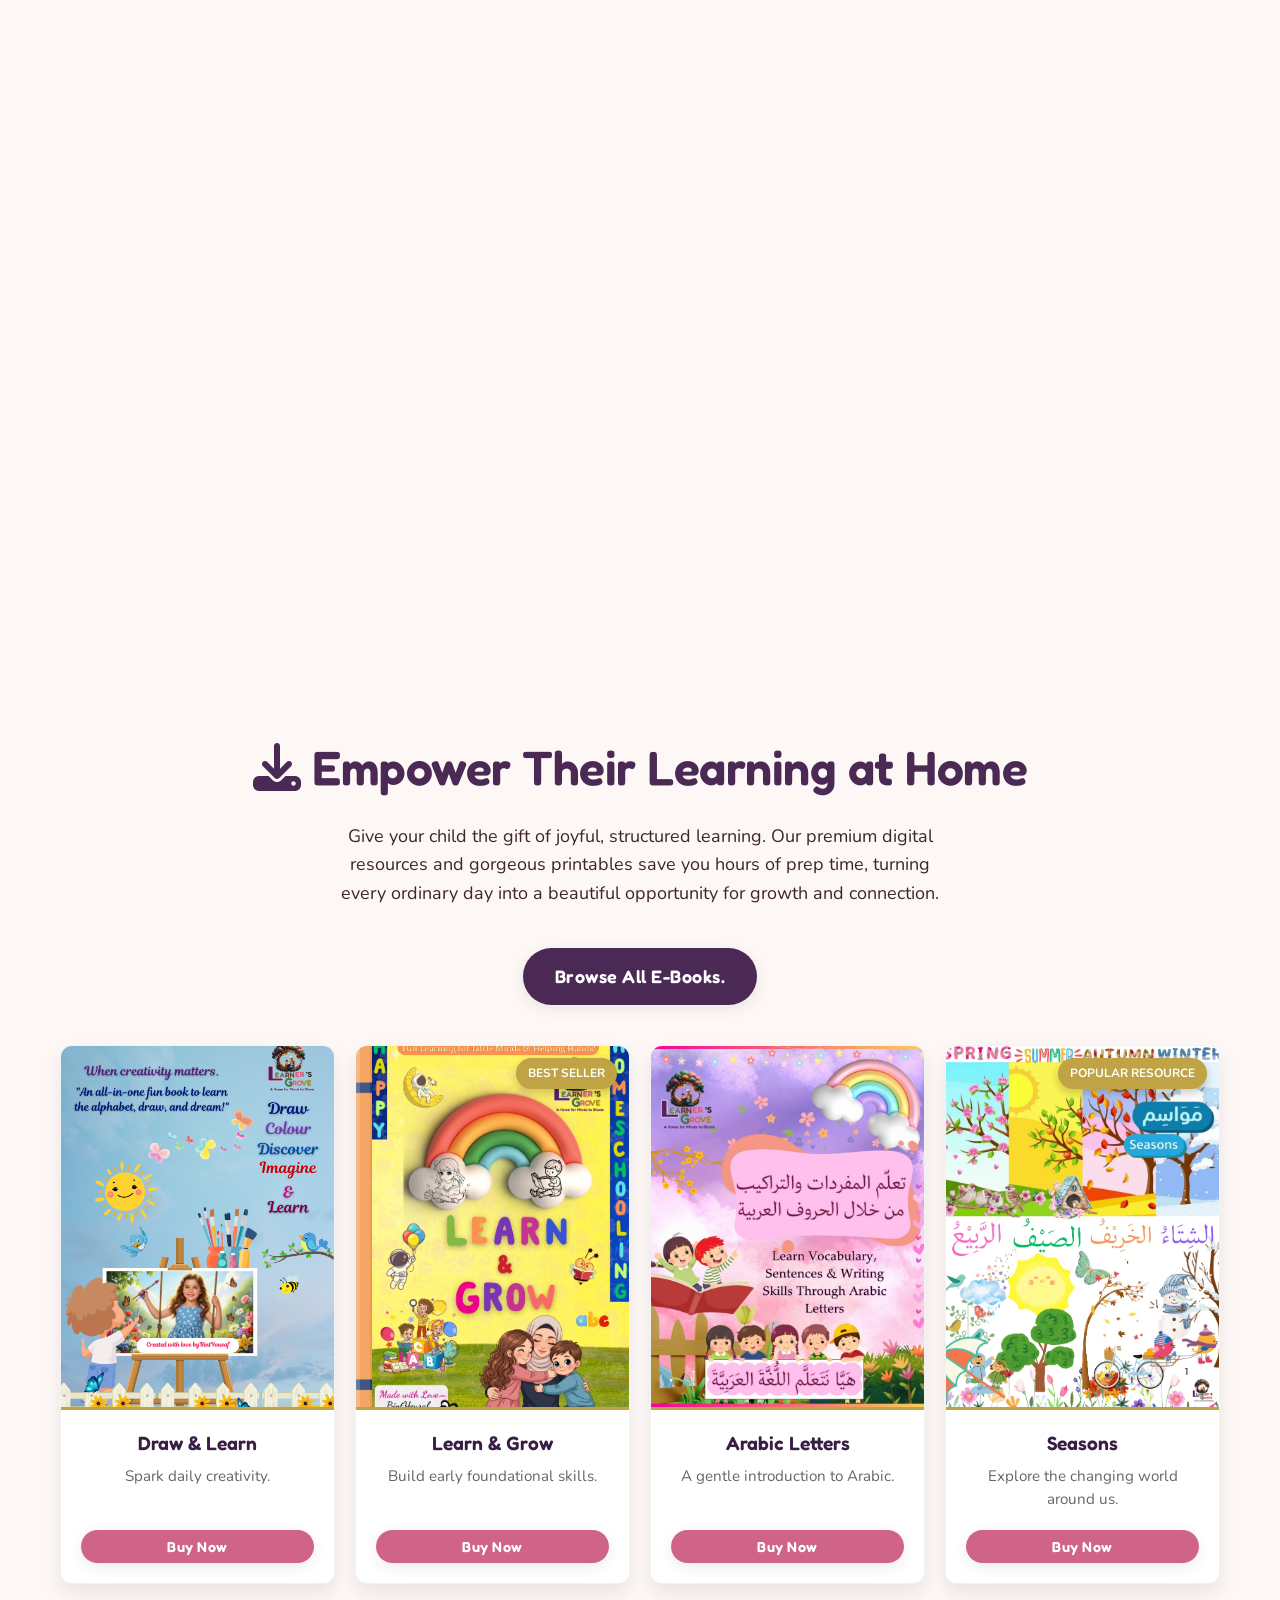
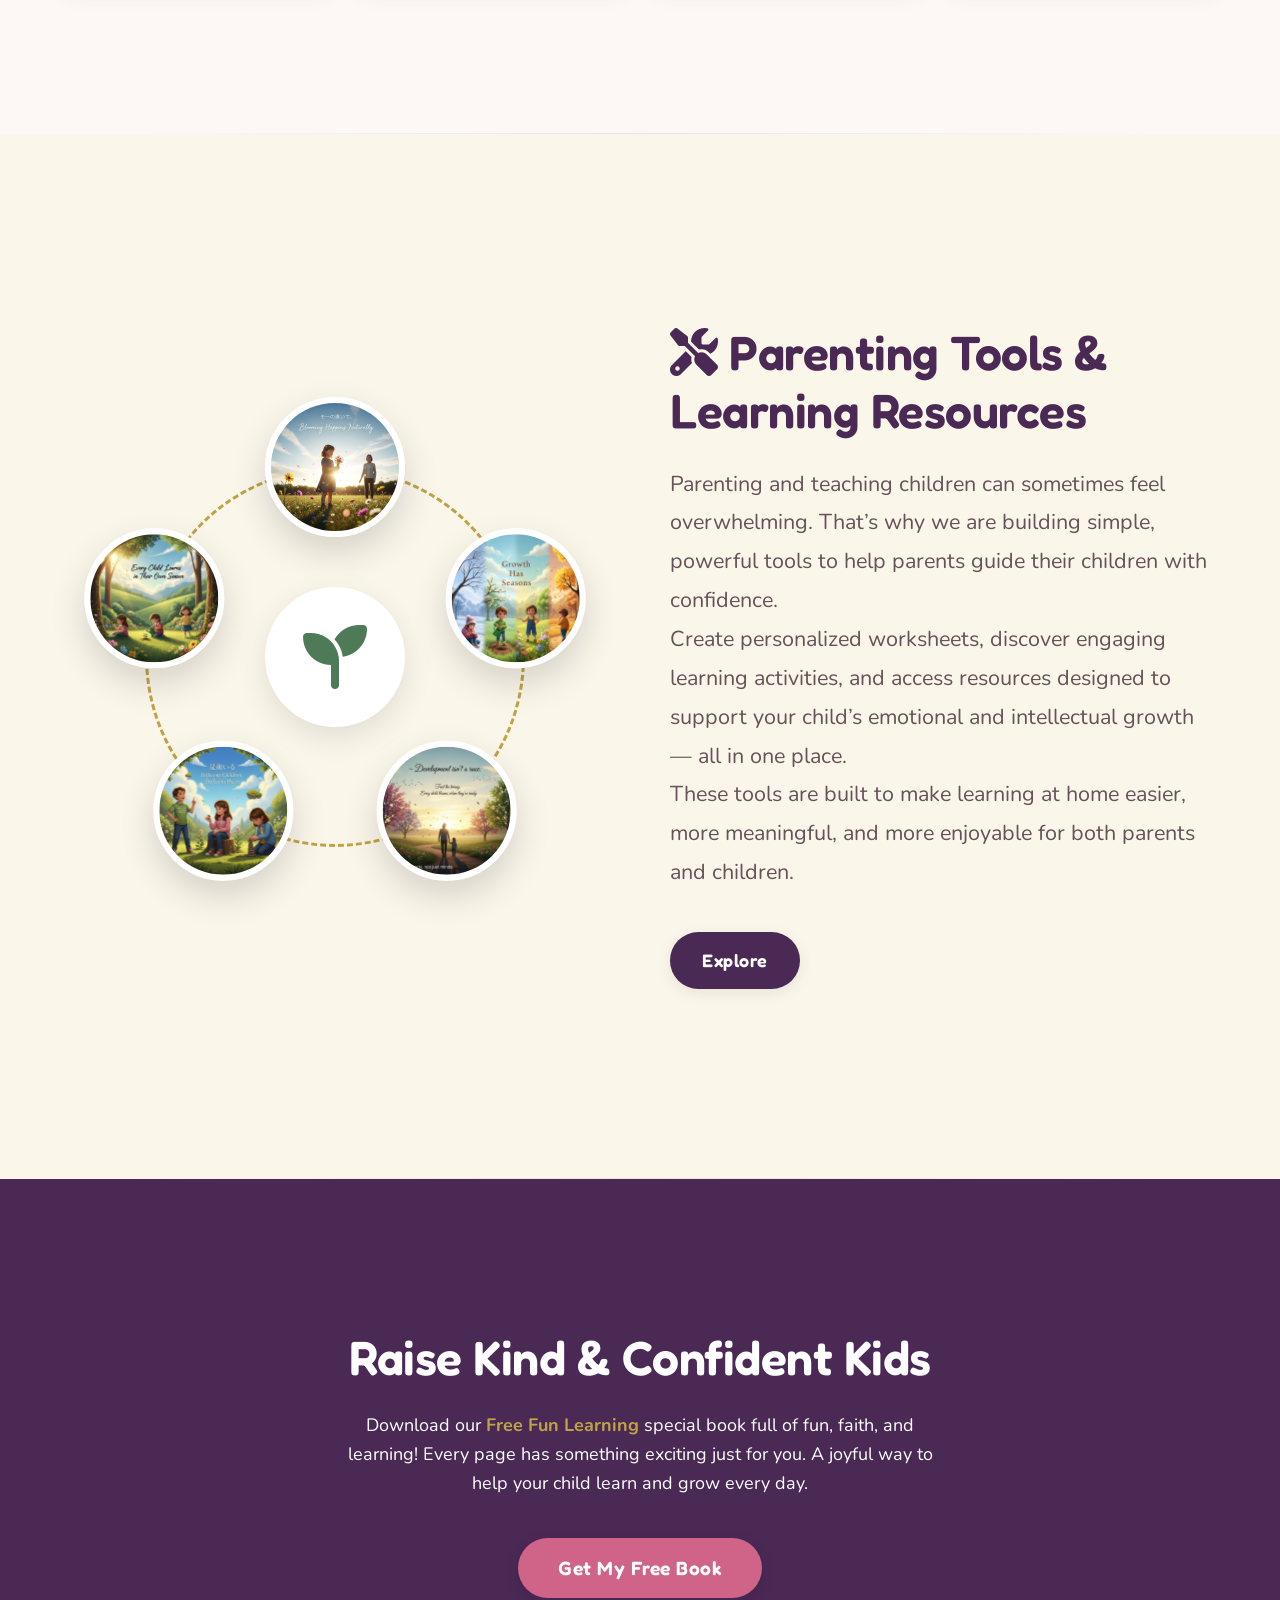
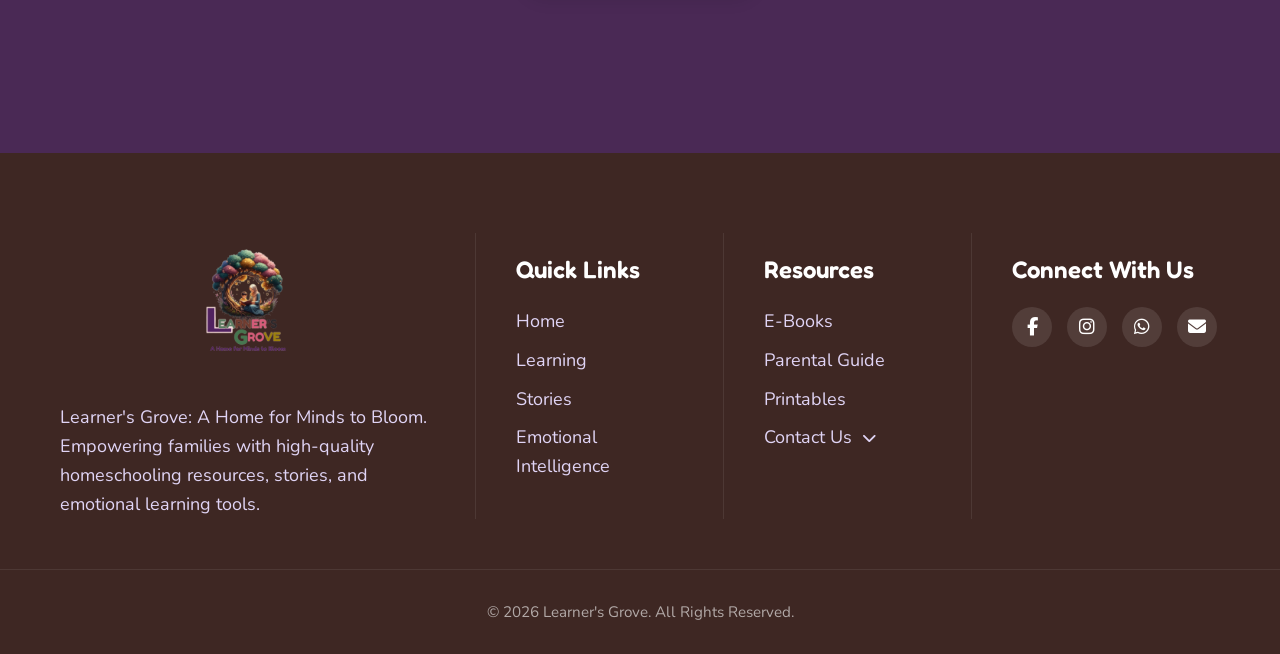
==== commit fa976a88: "Add large assets" ====
--- a/index.html
+++ b/index.html
@@ -47,9 +47,8 @@
         </div>
         <div class="container hero-content">
             <h1>Raise Confident Children with <span>Emotional Intelligence</span></h1>
-            <p>Give your child the foundation to thrive. Access beautifully-crafted educational stories for children,
-                engaging printables, and kids emotional intelligence activities designed to spark deep curiosity and
-                build lasting resilience.</p>
+            <p>Nurture your child's potential. Access magical stories, engaging printables, and practical emotional
+                intelligence tools designed to build lasting resilience.</p>
             <div class="hero-buttons">
                 <a href="#educational-posts" class="btn btn-primary btn-large">Unlock Learning Resources</a>
                 <a href="#parents" class="btn btn-secondary btn-large">Discover Parent Support</a>
@@ -447,14 +446,13 @@
     <section id="newsletter" class="newsletter section bg-plum text-white">
         <div class="container text-center">
             <h2 class="text-white">Raise Kind & Confident Kids</h2>
-            <p class="max-600 center-block">Get our highly praised <strong style="color: var(--color-gold);">Free 5-Day
-                    Emotional Intelligence Activity Guide</strong> delivered straight to your inbox today! Plus, receive
-                weekly tips, fresh printables, and joyful homeschooling inspiration.</p>
-            <form class="newsletter-form mt-4">
-                <input type="email" placeholder="example@email.com" required class="newsletter-input">
-                <button type="submit" class="btn btn-secondary btn-large newsletter-btn">Send My Free Guide
-                    Now!</button>
-            </form>
+            <p class="max-600 center-block">Download our <strong style="color: var(--color-gold);">Free Fun
+                    Learning</strong> special book full of fun, faith, and learning! Every page has something exciting
+                just for you. A joyful way to help your child learn and grow every day.</p>
+            <div class="mt-4">
+                <a href="https://drive.google.com/file/d/1HCC1gp1NGUOn6xedFkIa0OMOBMx000Hv/view?usp=sharing"
+                    target="_blank" class="btn btn-secondary btn-large">Get My Free Book</a>
+            </div>
         </div>
     </section>
 
--- a/style.css
+++ b/style.css
@@ -587,9 +587,15 @@
     border-radius: 16px;
     text-align: center;
     box-shadow: 0 10px 30px rgba(0, 0, 0, 0.05);
-    transition: transform 0.3s;
+    transition: transform 0.3s ease, box-shadow 0.3s ease;
     position: relative;
     overflow: hidden;
+    cursor: pointer;
+}
+
+.feature-card:hover {
+    transform: translateY(-8px);
+    box-shadow: 0 15px 40px rgba(0, 0, 0, 0.12);
 }
 
 @media (min-width: 768px) {
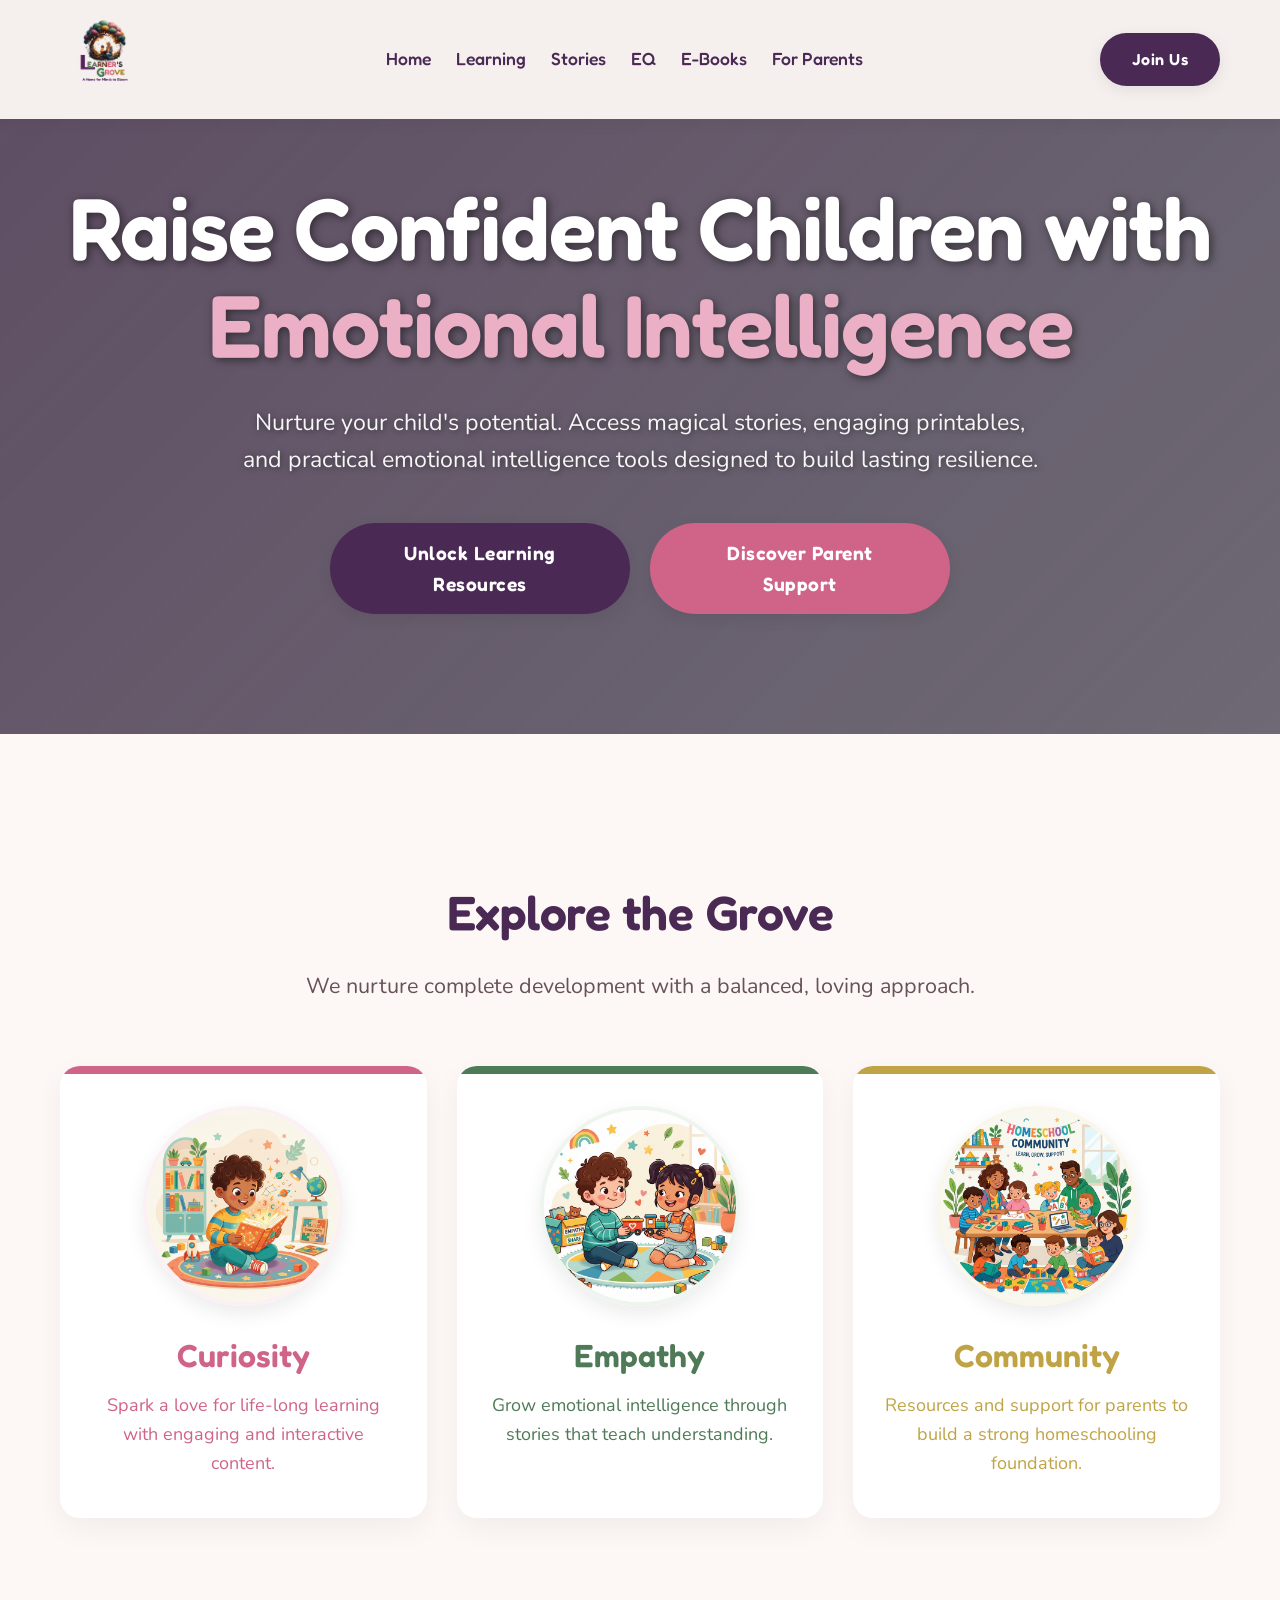
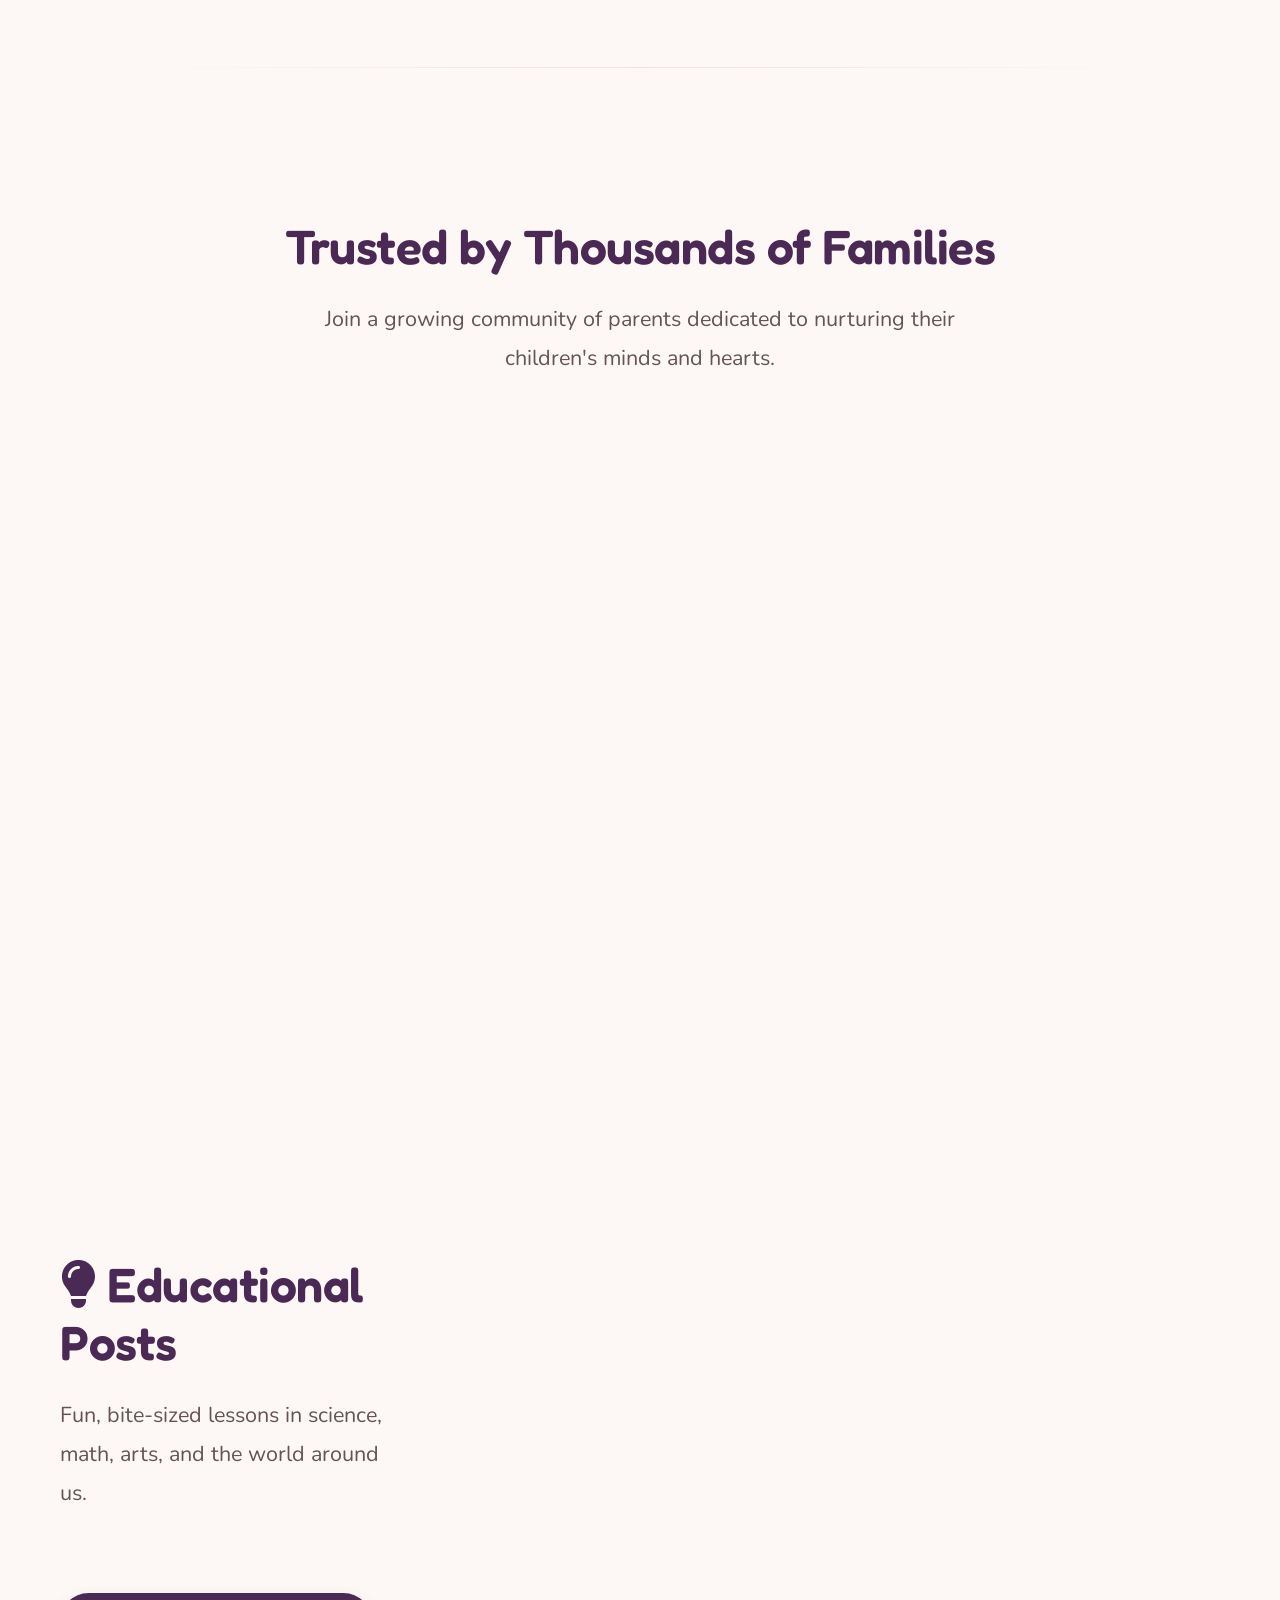
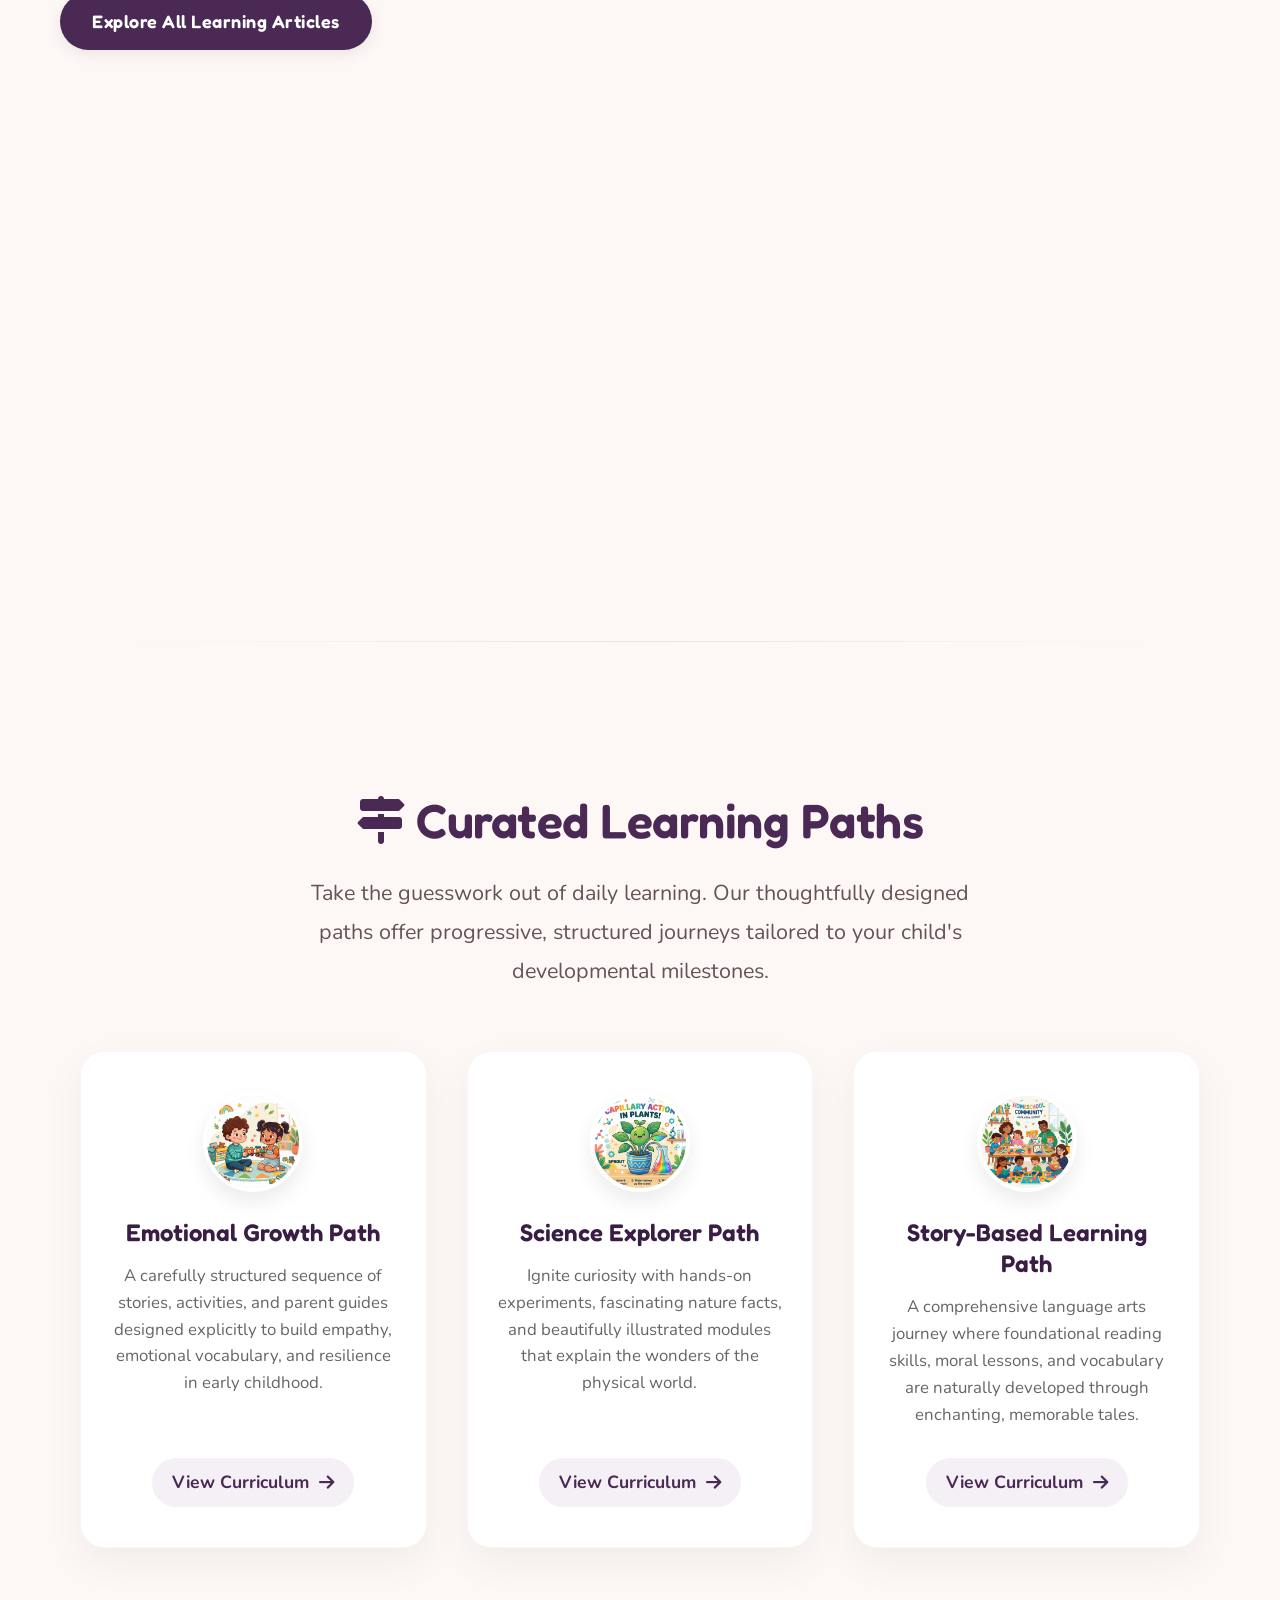
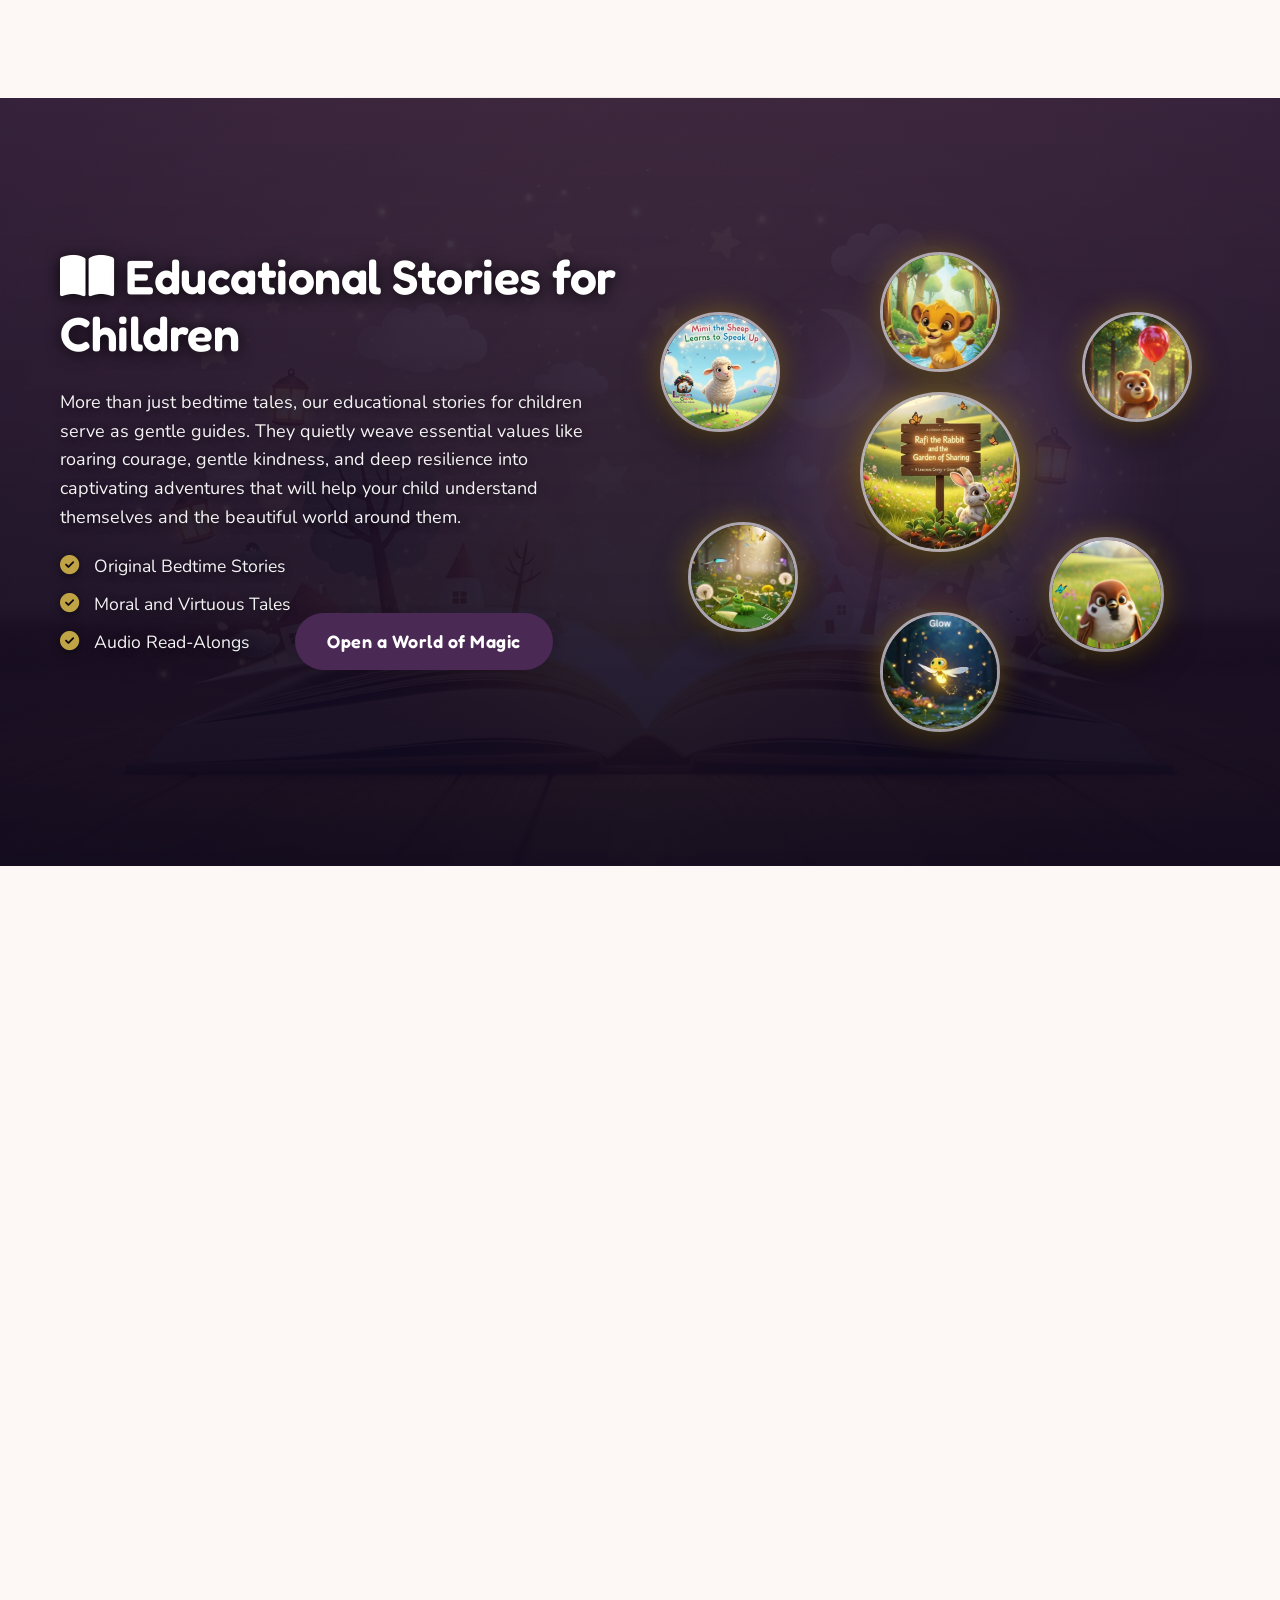
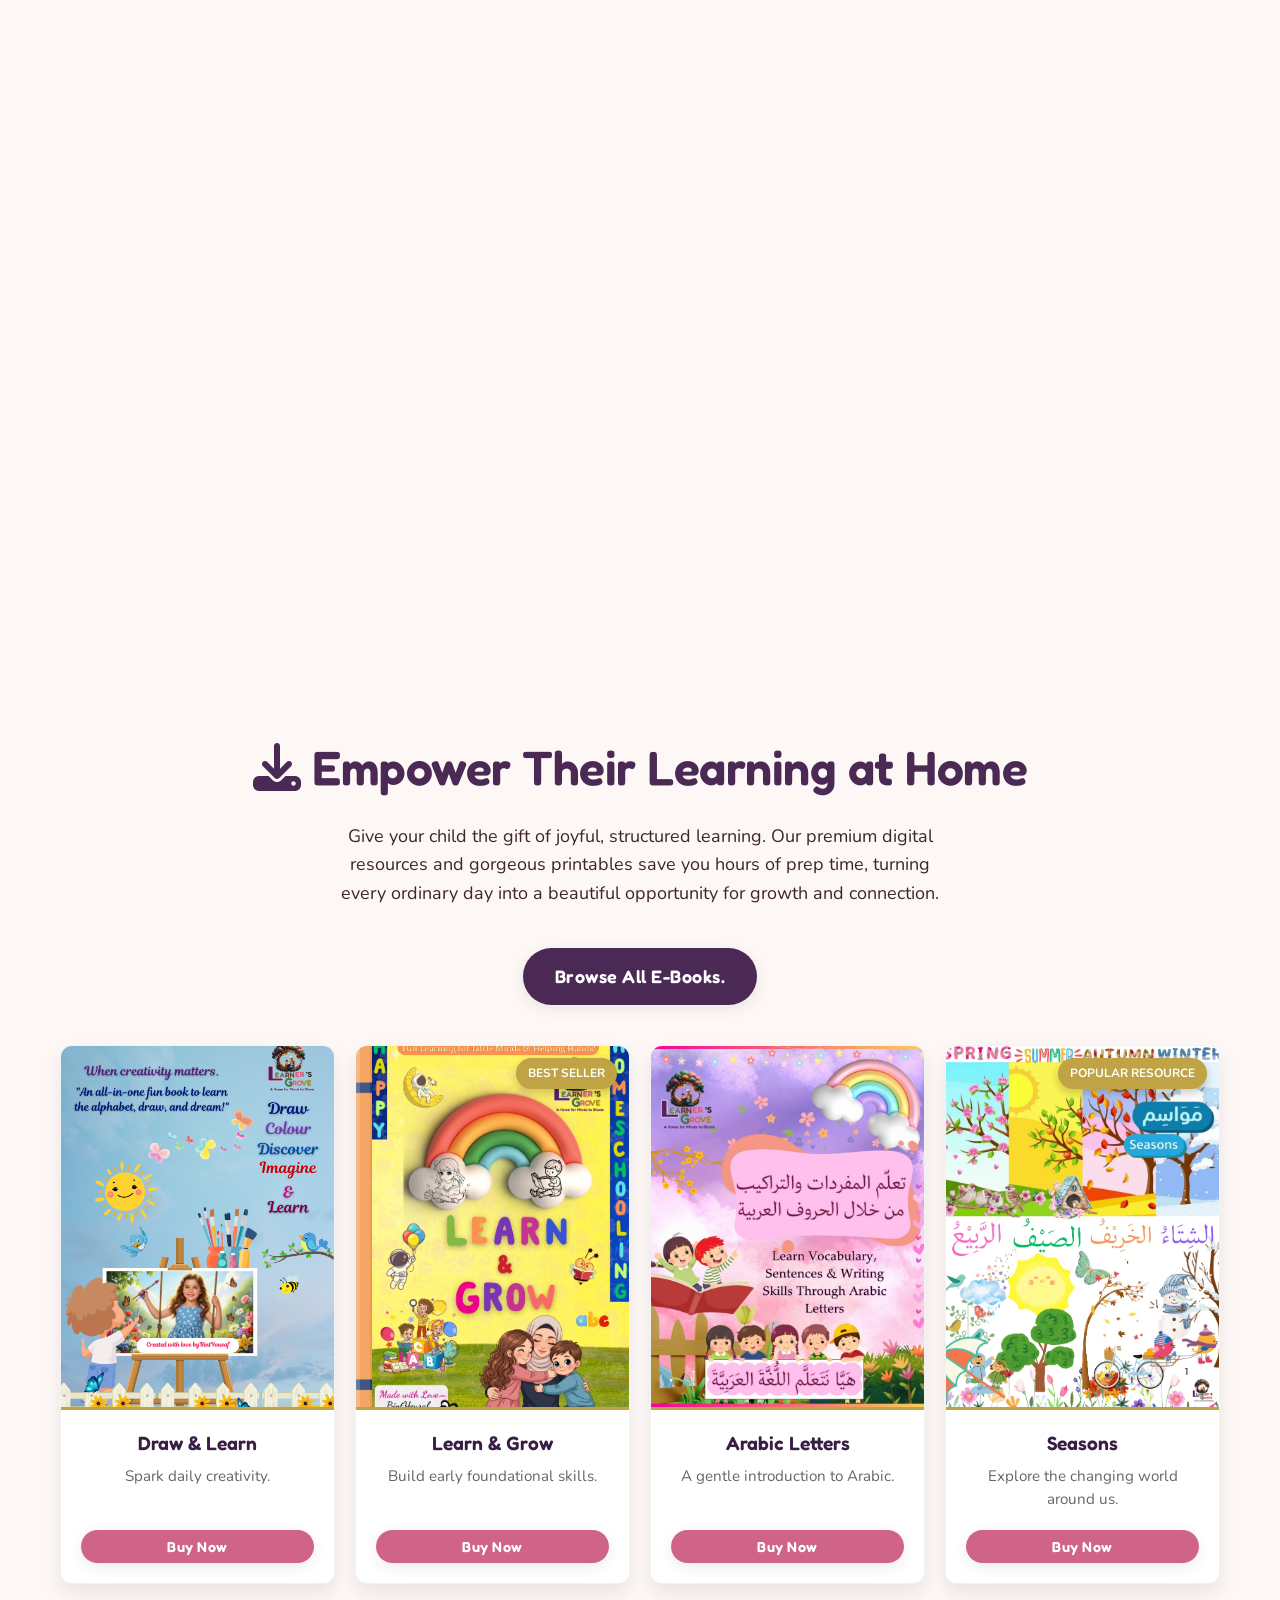
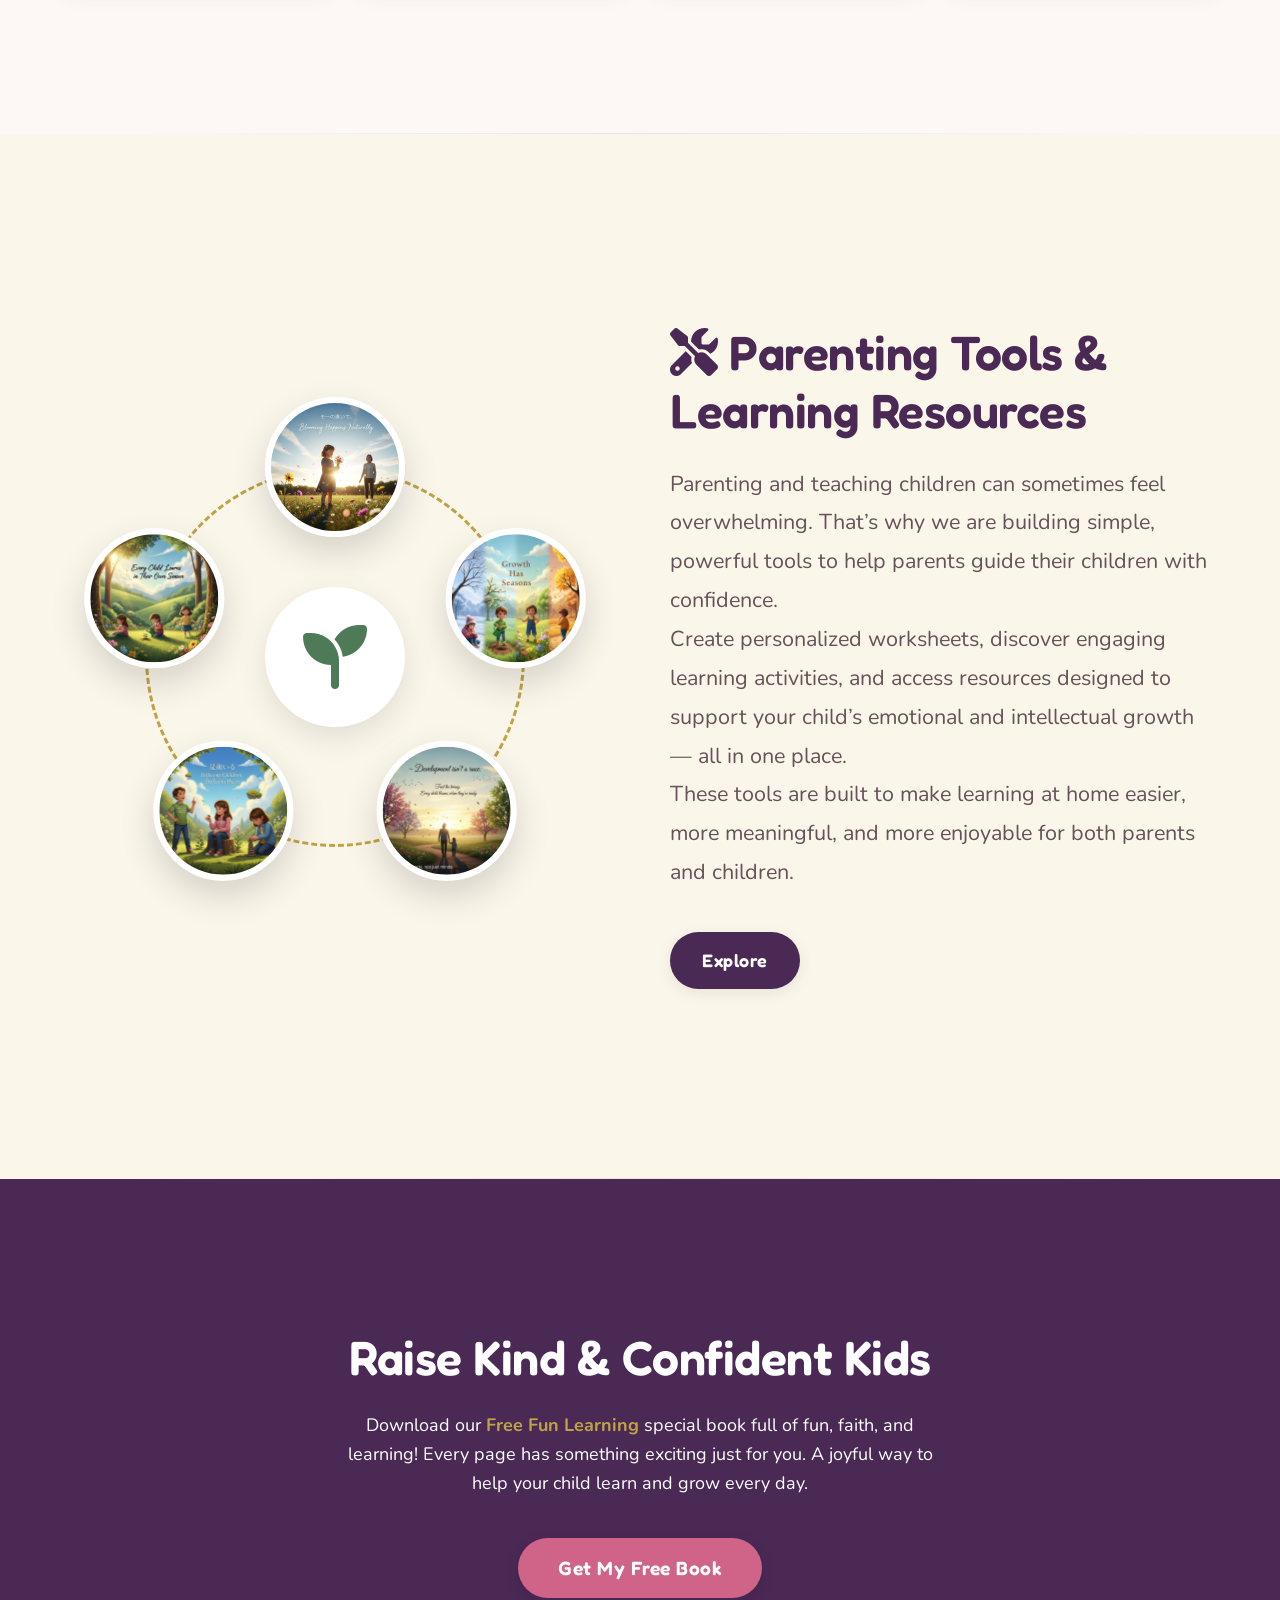
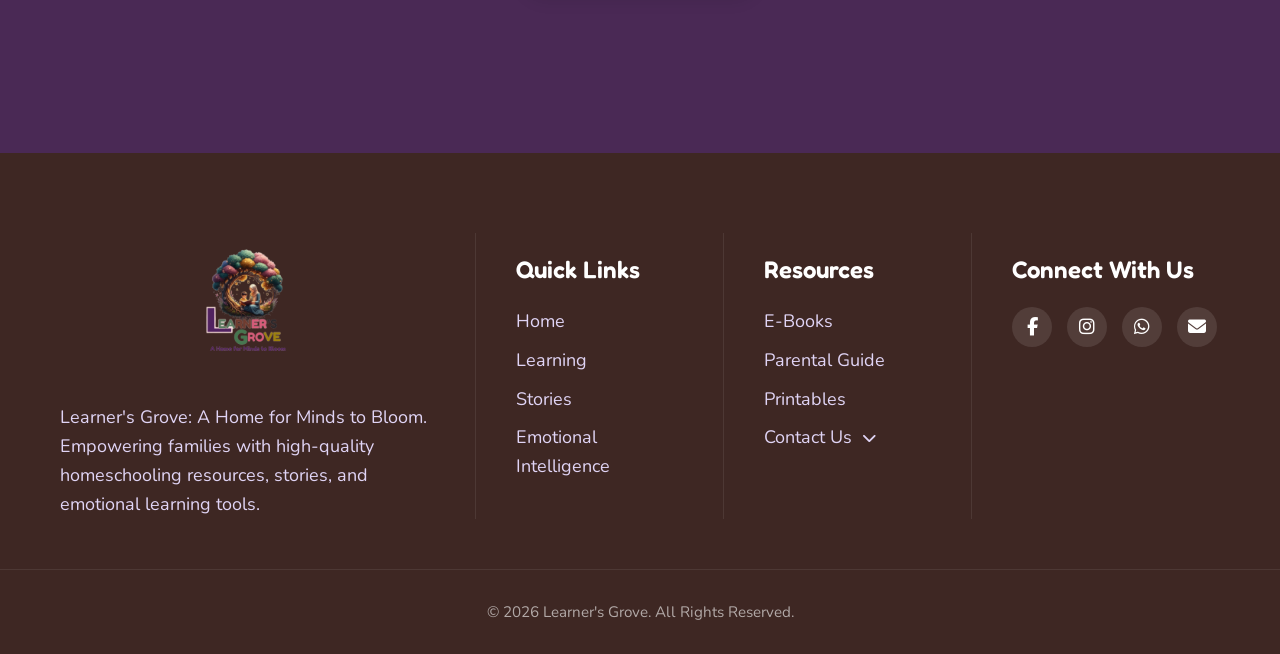
==== commit f8229d8a: "Add large assets" ====
--- a/index.html
+++ b/index.html
@@ -27,15 +27,15 @@
             </a>
             <nav>
                 <ul class="nav-links">
-                    <li><a href="#home">Home</a></li>
-                    <li><a href="#educational-posts">Learning</a></li>
-                    <li><a href="#stories">Stories</a></li>
-                    <li><a href="#eq">EQ</a></li>
-                    <li><a href="#ebooks">E-Books</a></li>
-                    <li><a href="#parents">For Parents</a></li>
+                    <li><a href="index.html">Home</a></li>
+                    <li><a href="articles.html">Learning</a></li>
+                    <li><a href="stories.html">Stories</a></li>
+                    <li><a href="eq.html">EQ</a></li>
+                    <li><a href="ebooks.html">E-Books</a></li>
+                    <li><a href="tools.html">For Parents</a></li>
                 </ul>
             </nav>
-            <a href="#" id="openJoinModal" class="btn btn-primary">Join Us</a>
+            <a href="join.html" class="btn btn-primary">Join Us</a>
             <div class="mobile-menu"><i class="fas fa-bars"></i></div>
         </div>
     </header>
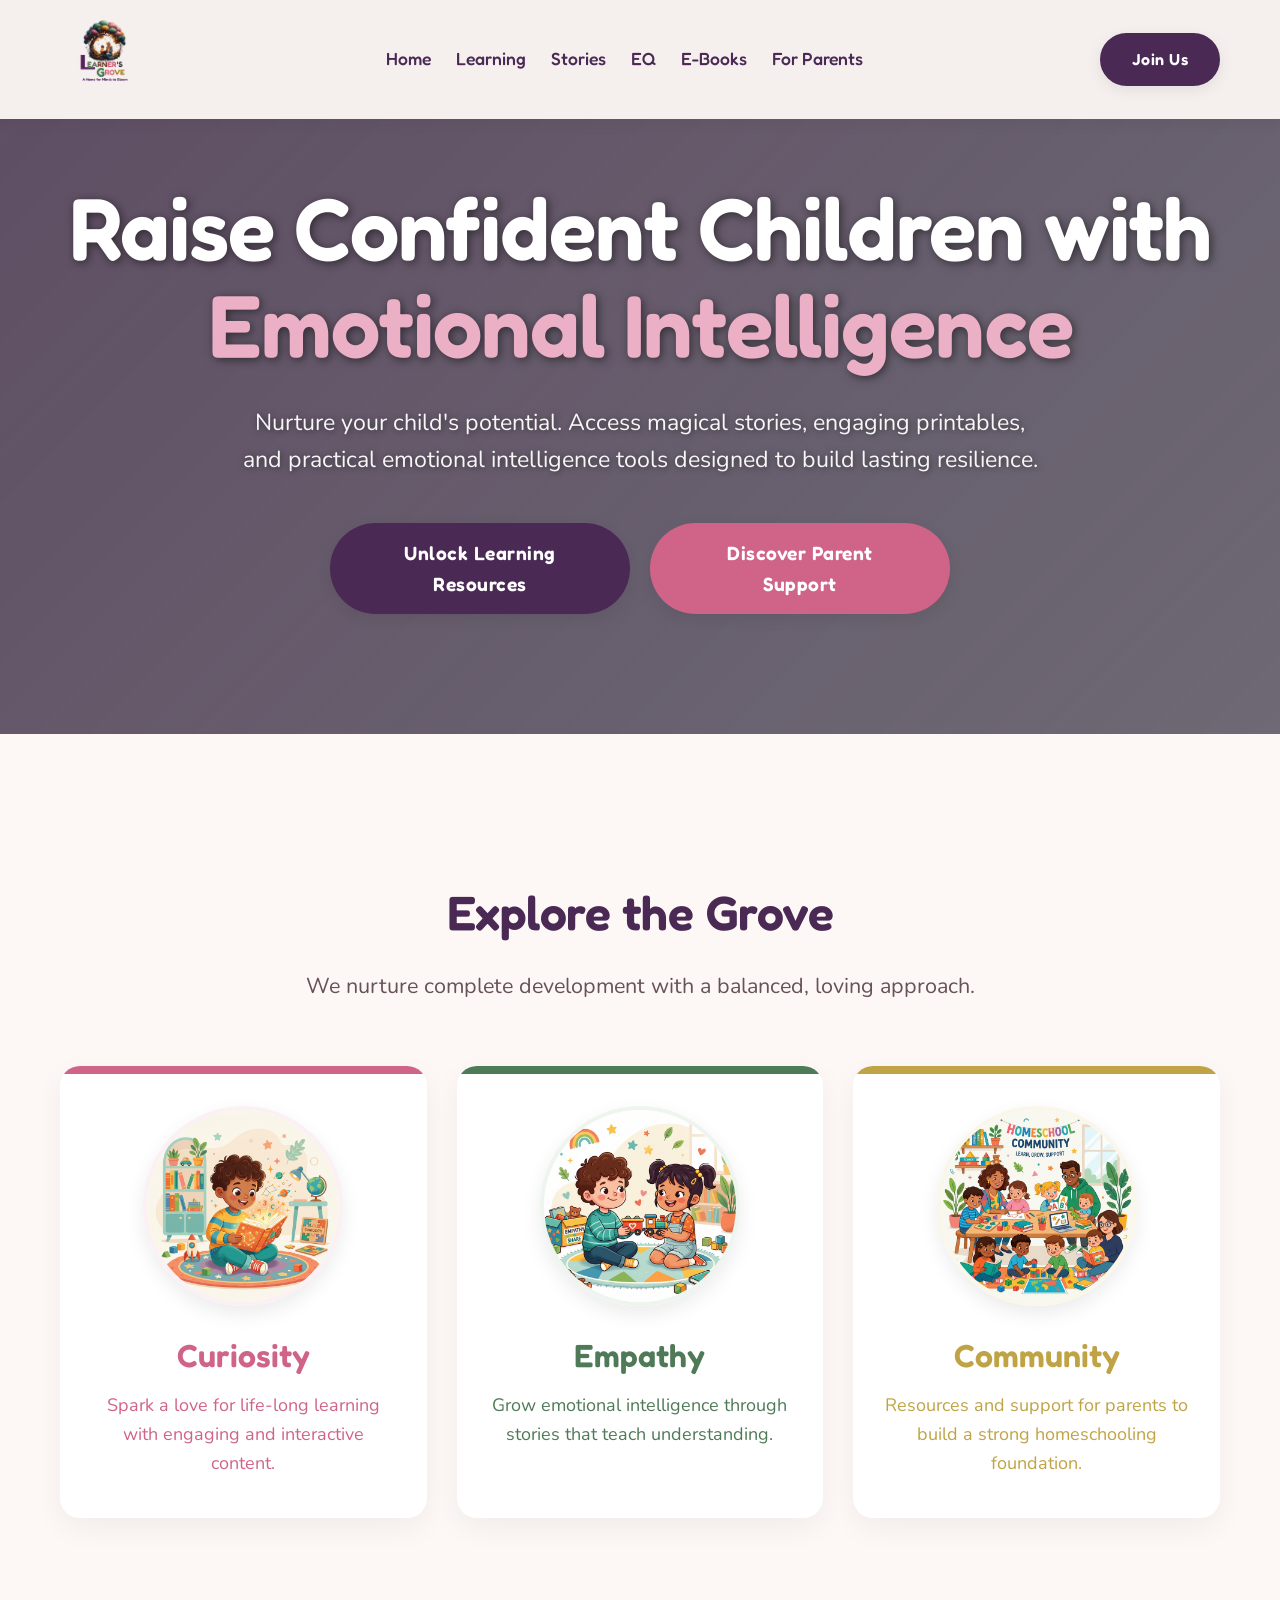
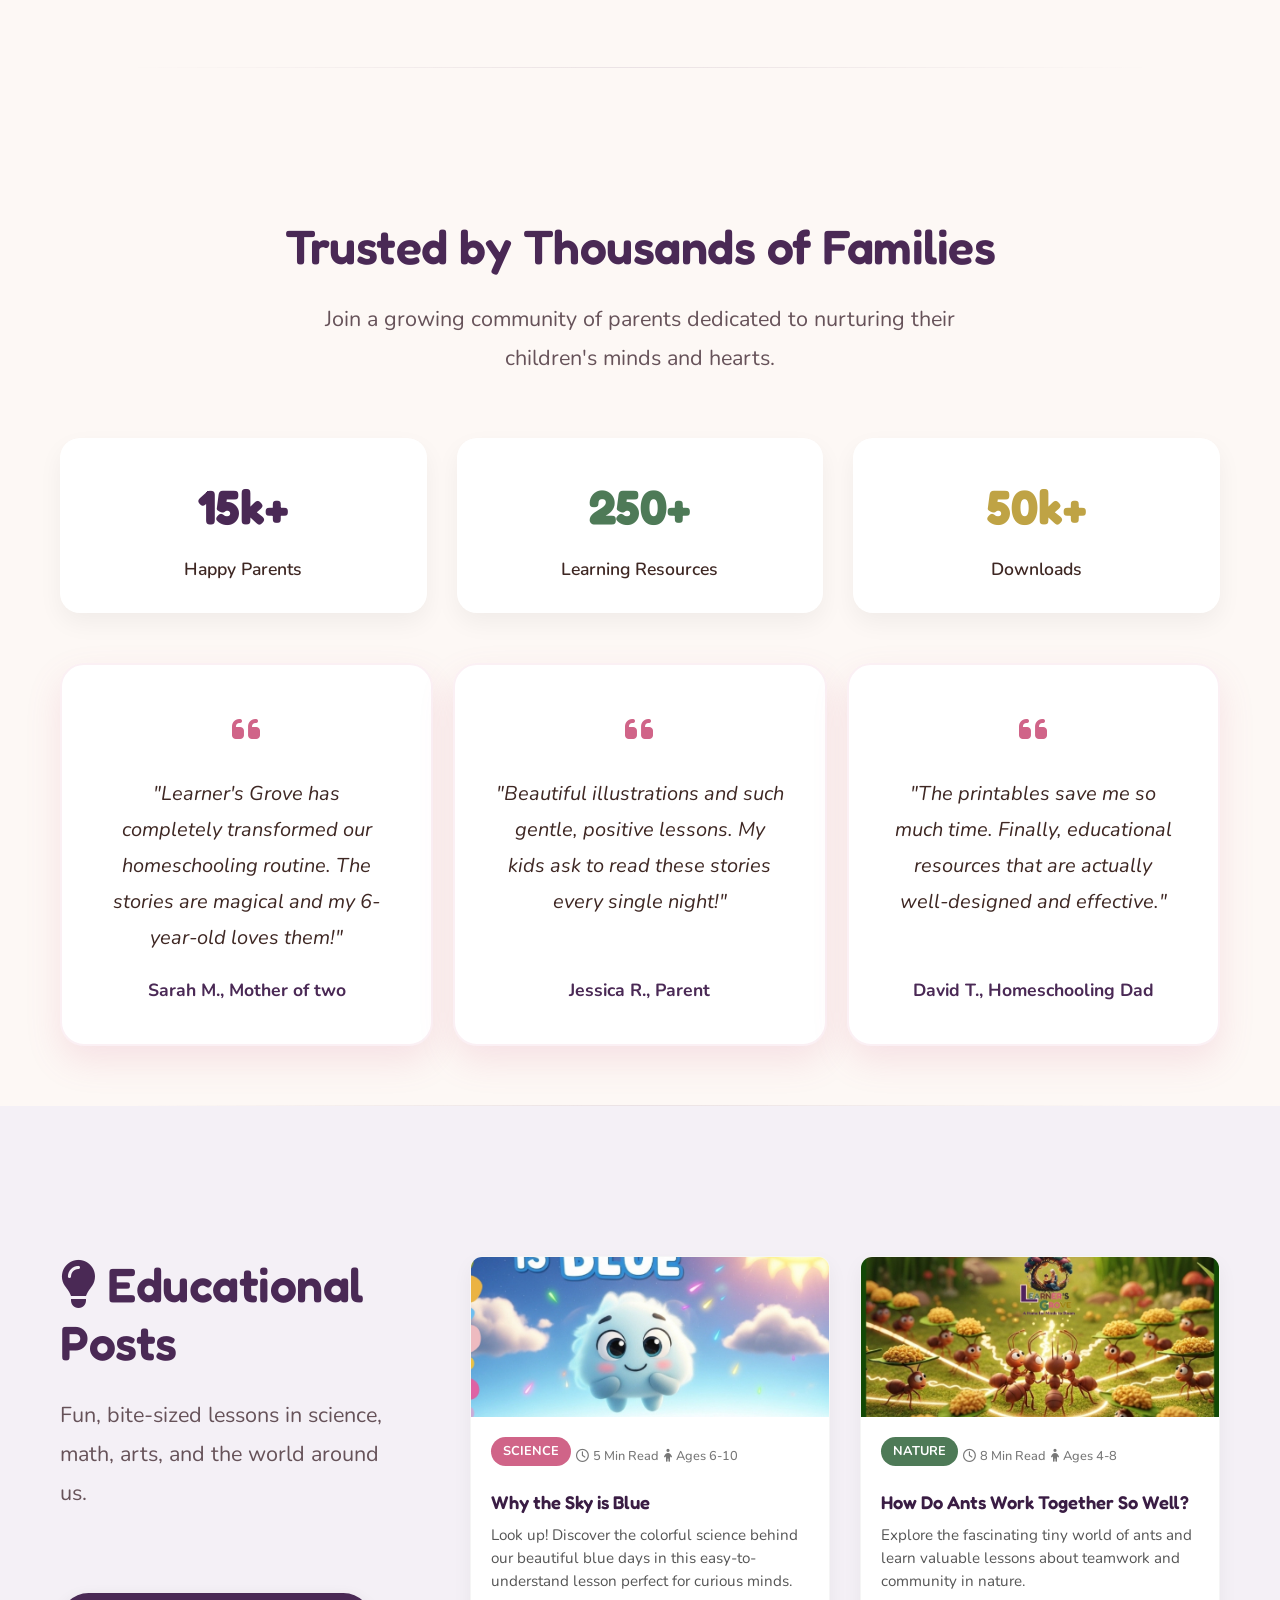
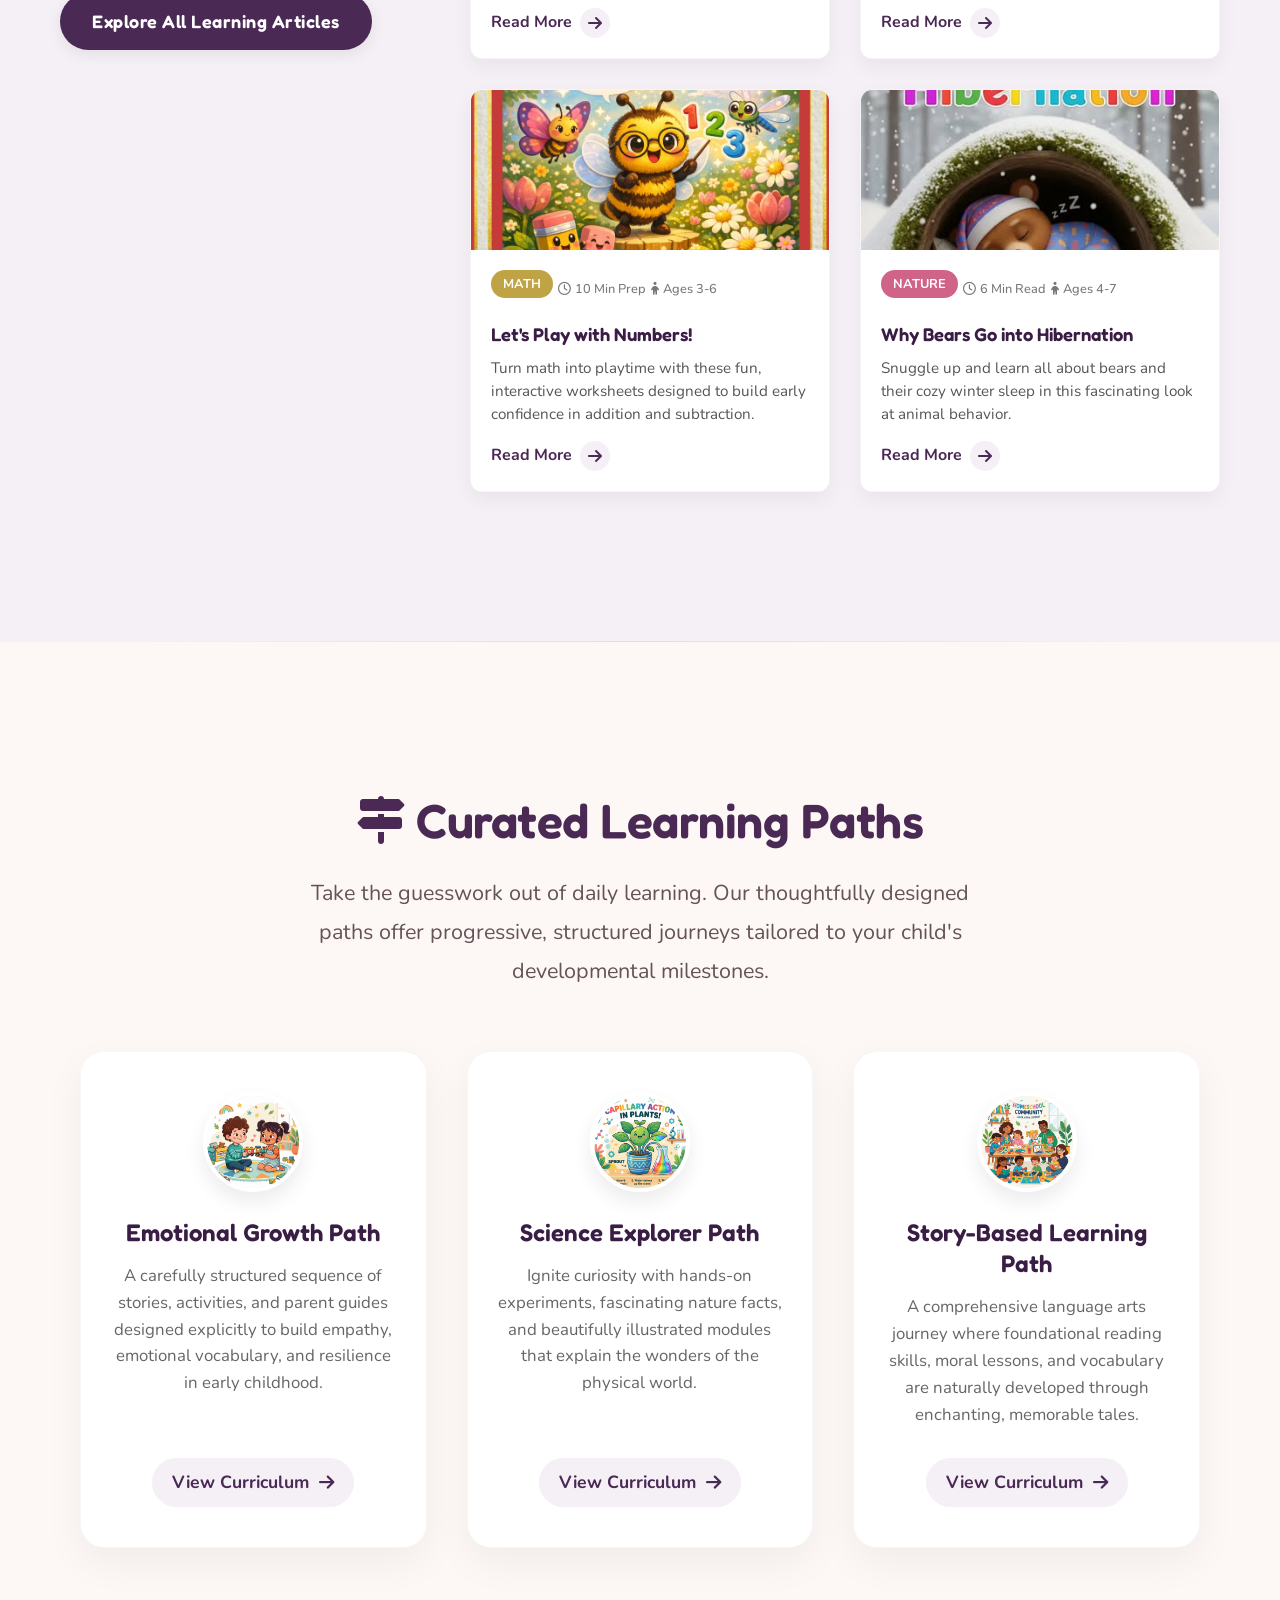
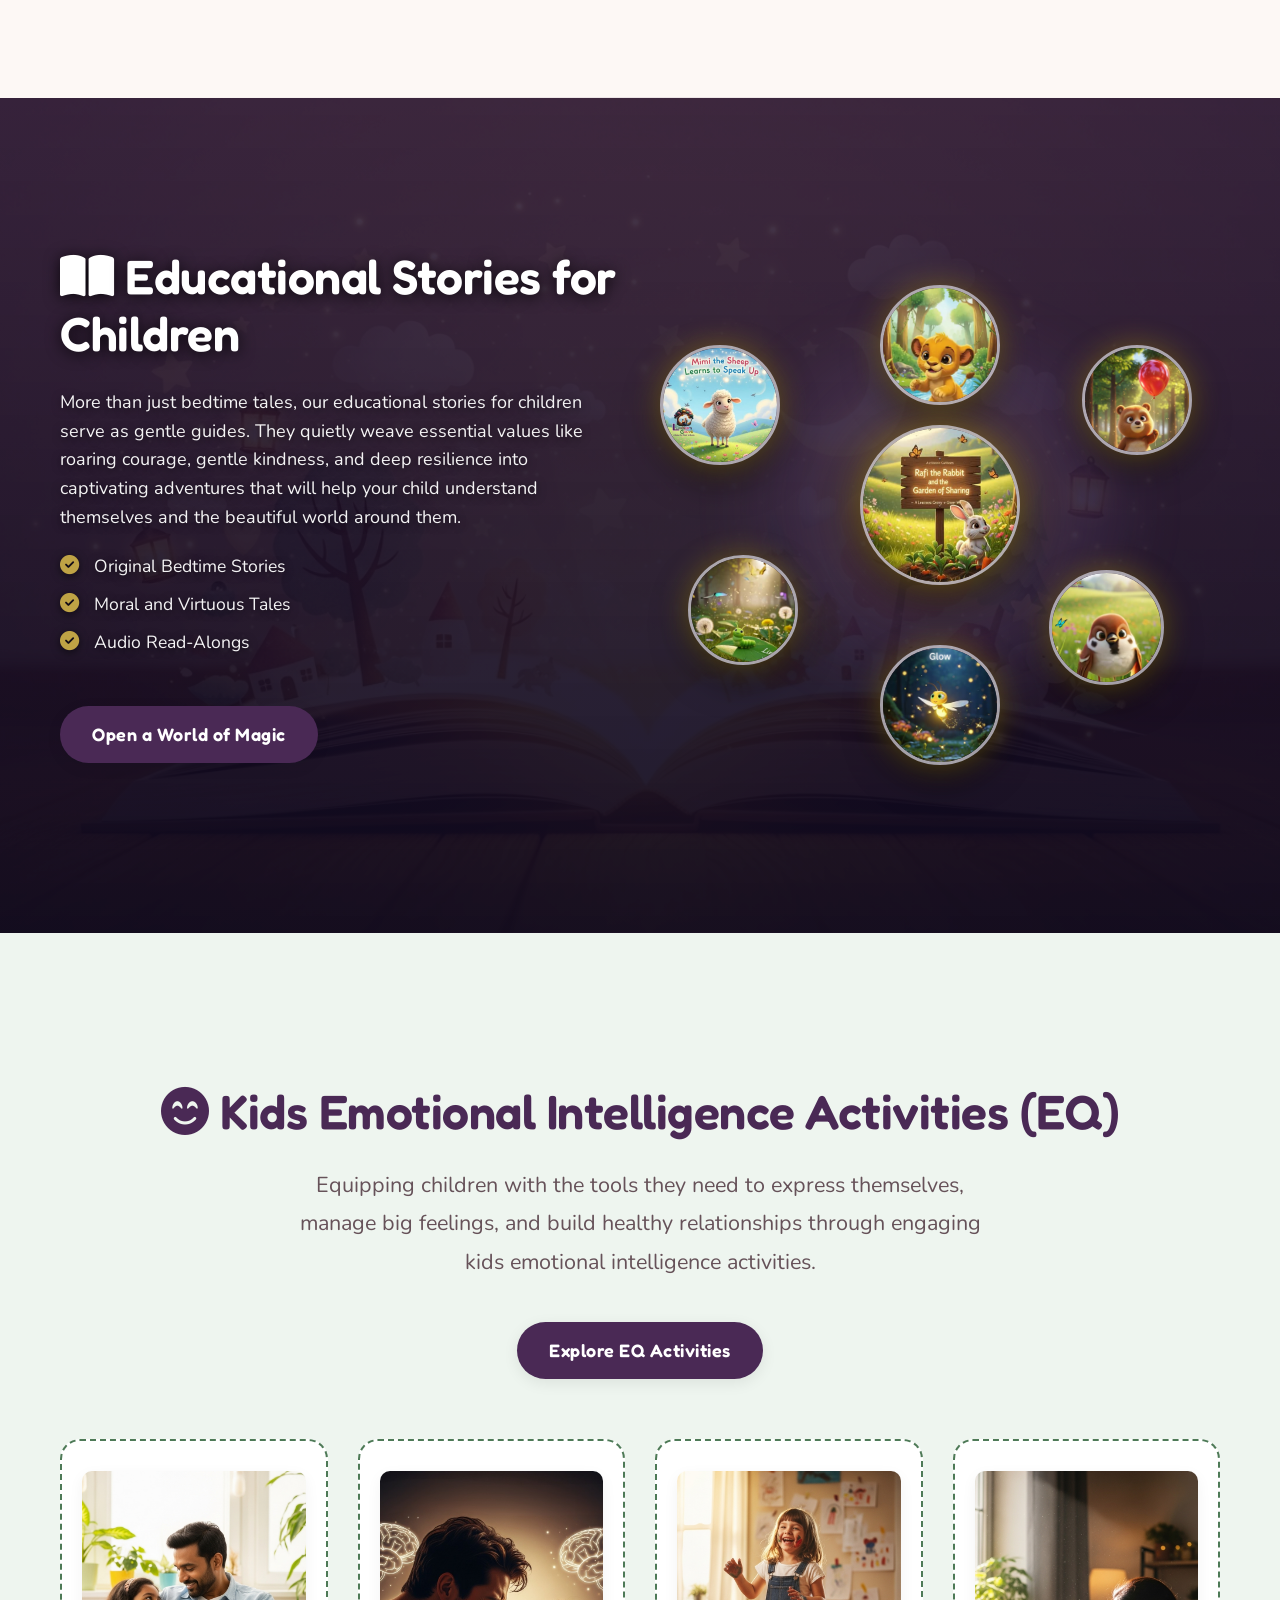
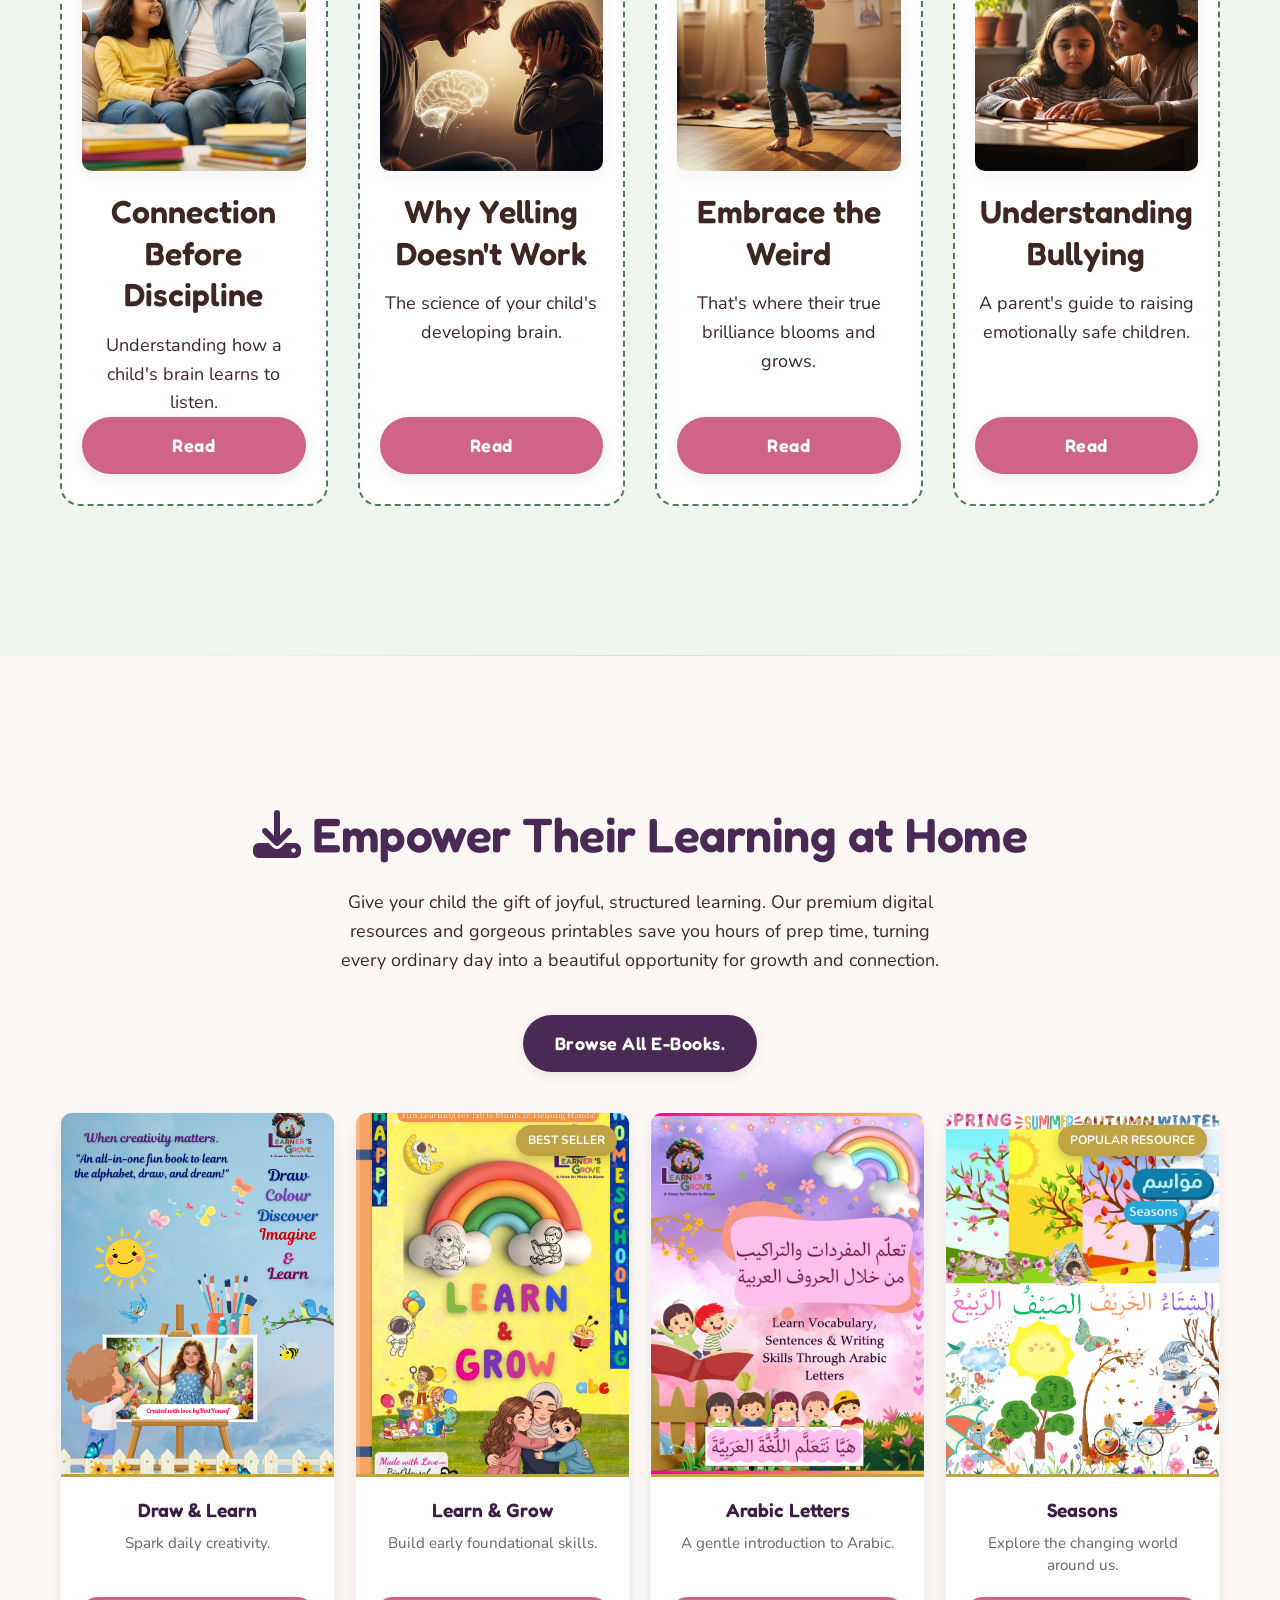
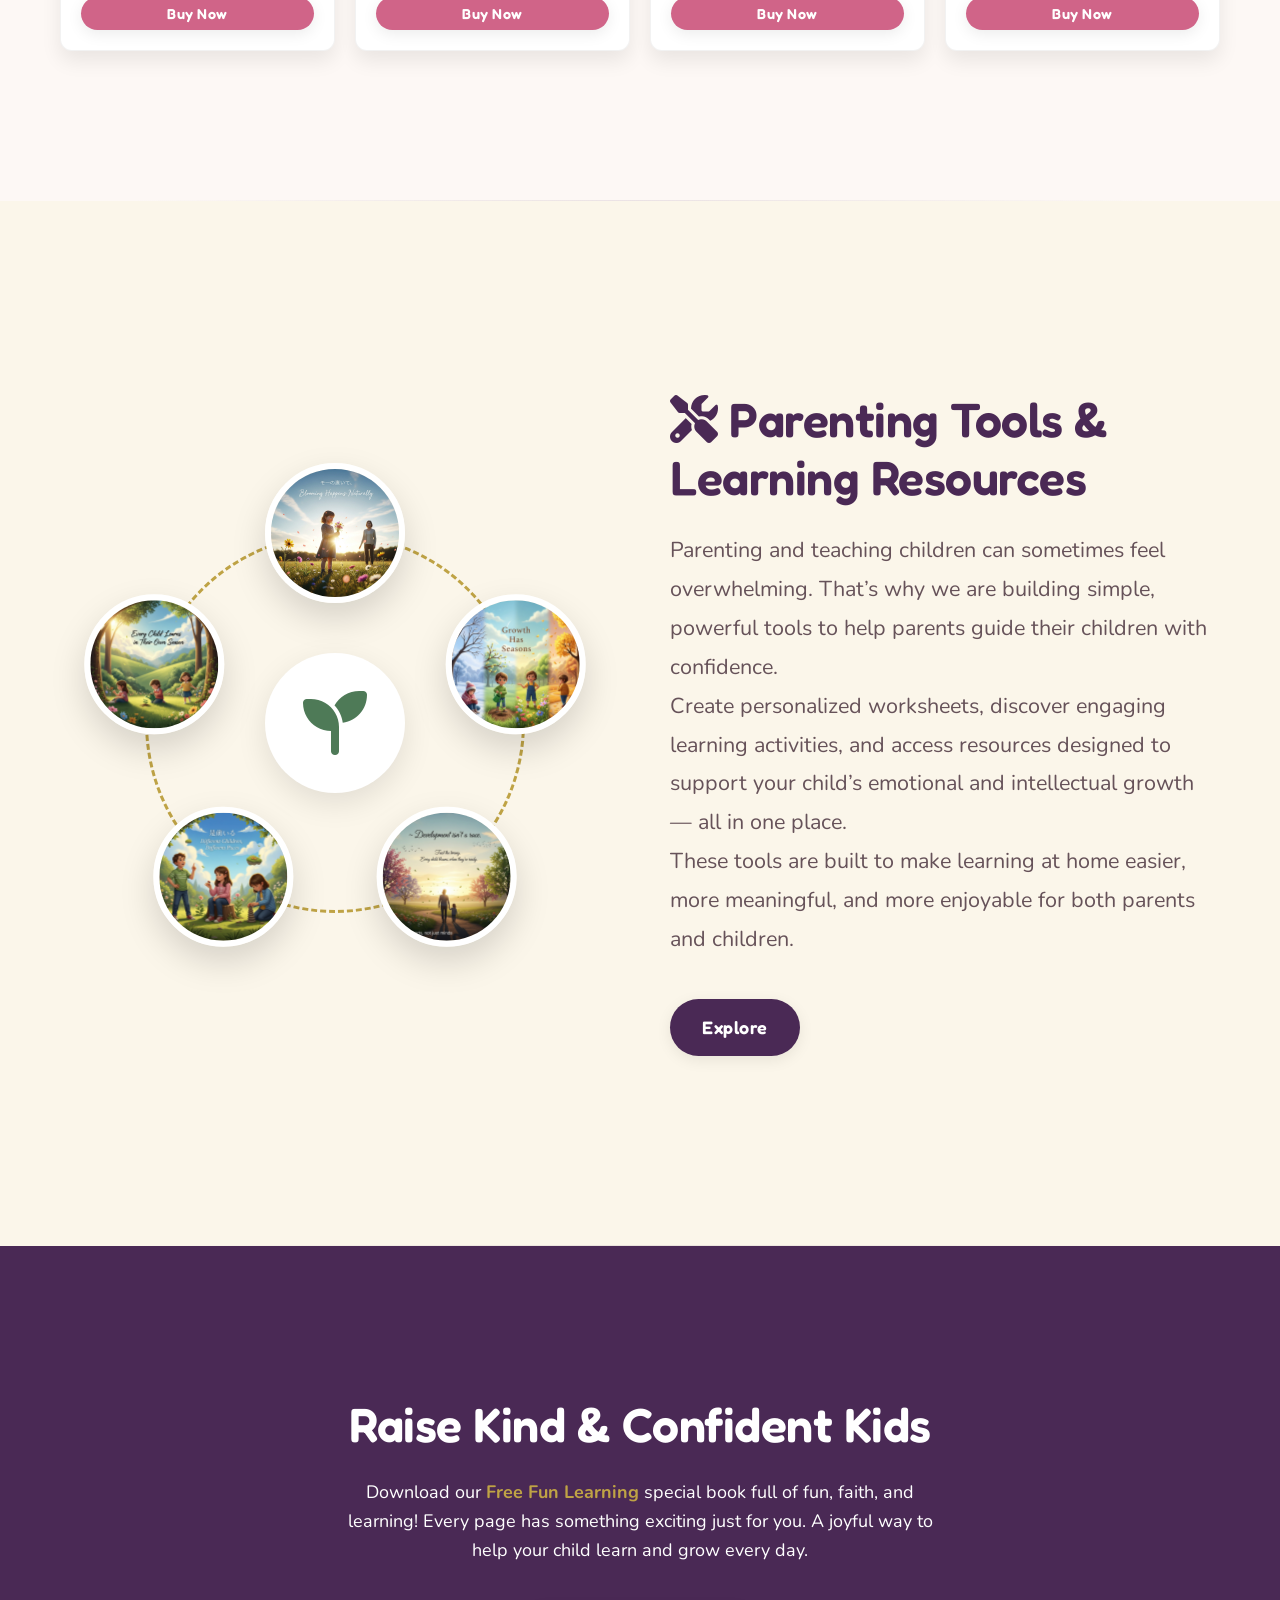
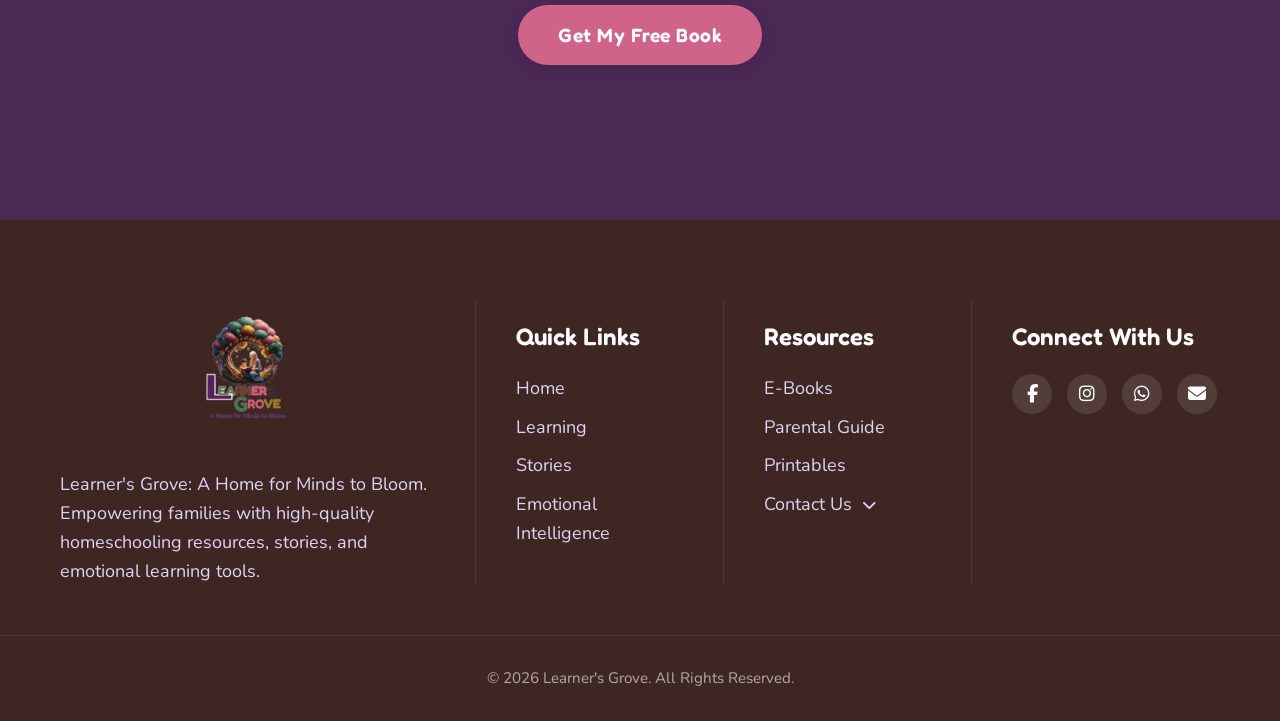
==== commit 3cf2ef2f: "commit all assets" ====
--- a/index.html
+++ b/index.html
@@ -27,7 +27,7 @@
             </a>
             <nav>
                 <ul class="nav-links">
-                    <li><a href="index.html">Home</a></li>
+                    <li><a href="#home">Home</a></li>
                     <li><a href="articles.html">Learning</a></li>
                     <li><a href="stories.html">Stories</a></li>
                     <li><a href="eq.html">EQ</a></li>
@@ -35,7 +35,7 @@
                     <li><a href="tools.html">For Parents</a></li>
                 </ul>
             </nav>
-            <a href="join.html" class="btn btn-primary">Join Us</a>
+            <a href="#" id="openJoinModal" class="btn btn-primary">Join Us</a>
             <div class="mobile-menu"><i class="fas fa-bars"></i></div>
         </div>
     </header>
--- a/style.css
+++ b/style.css
@@ -1082,7 +1082,7 @@
 .check-list {
     margin: 20px 0 30px;
     text-align: left;
-    display: inline-block;
+    display: block;
 }
 
 .check-list li {
